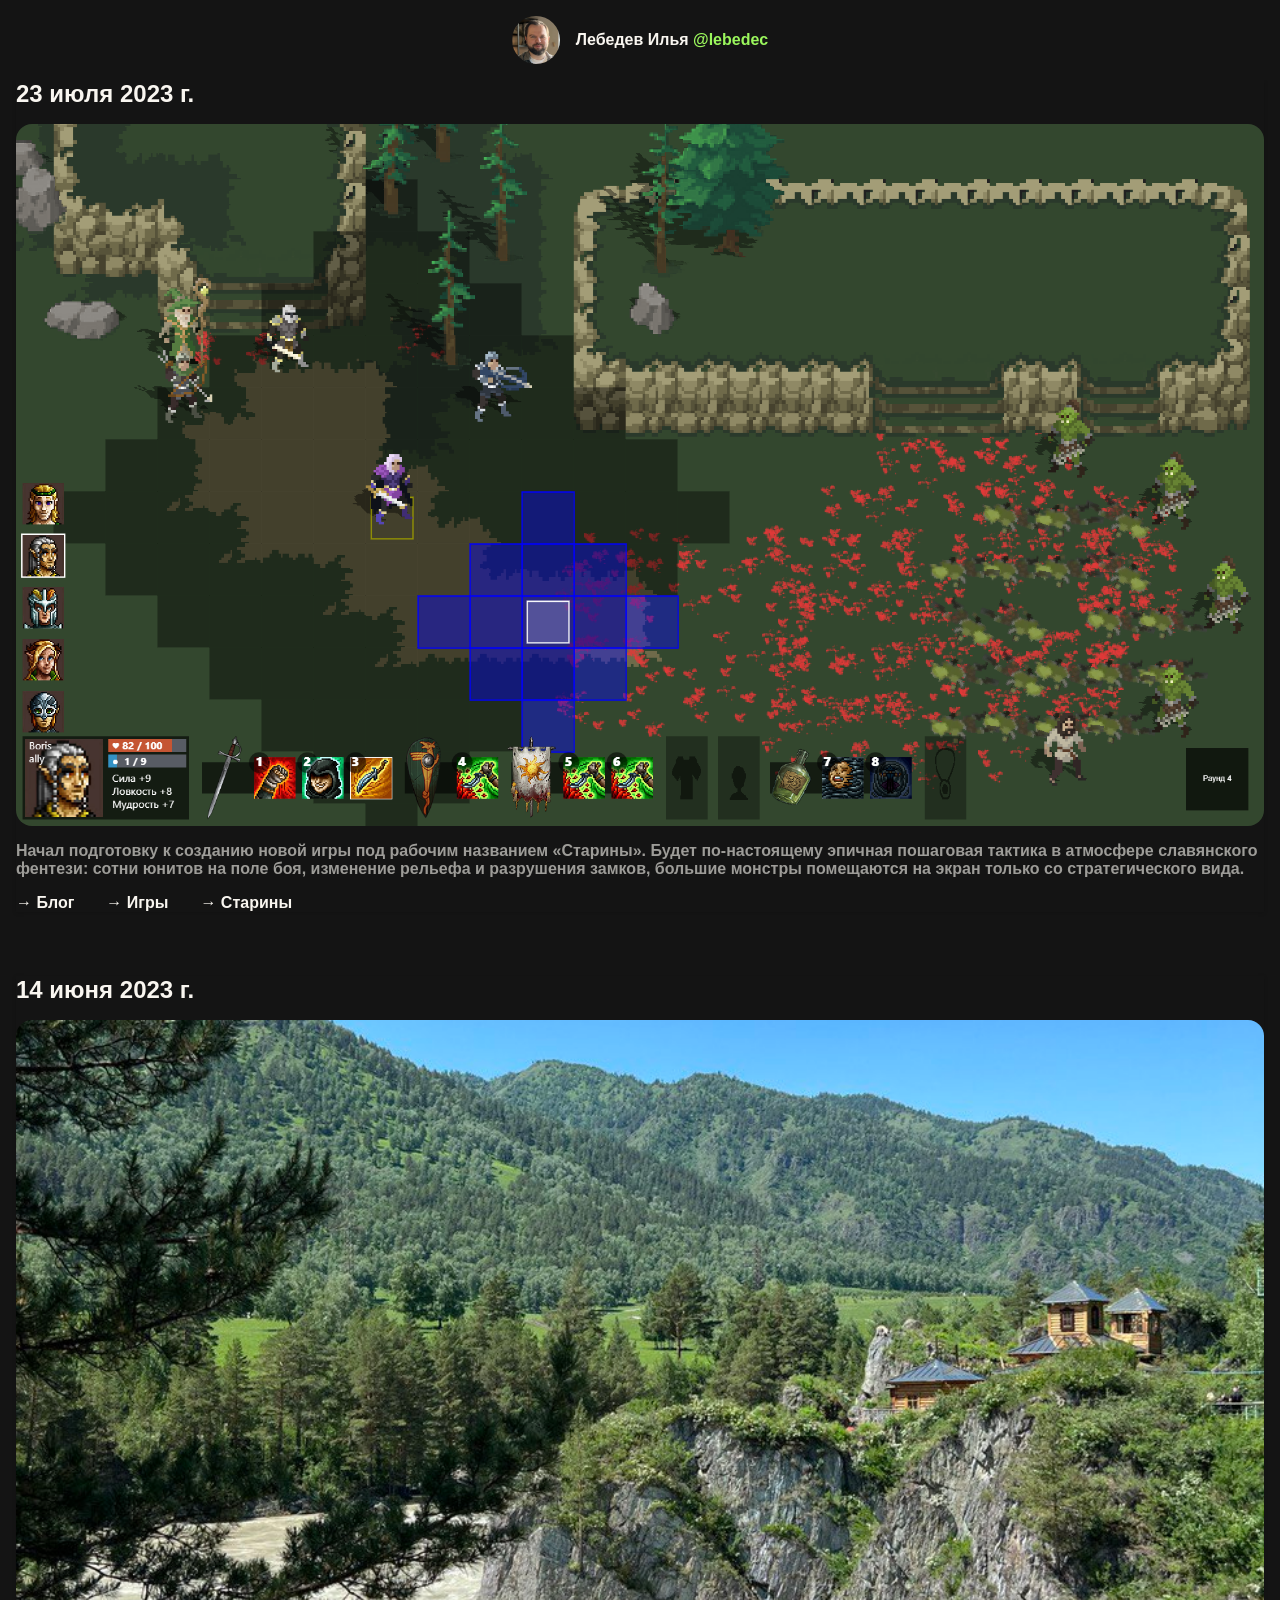
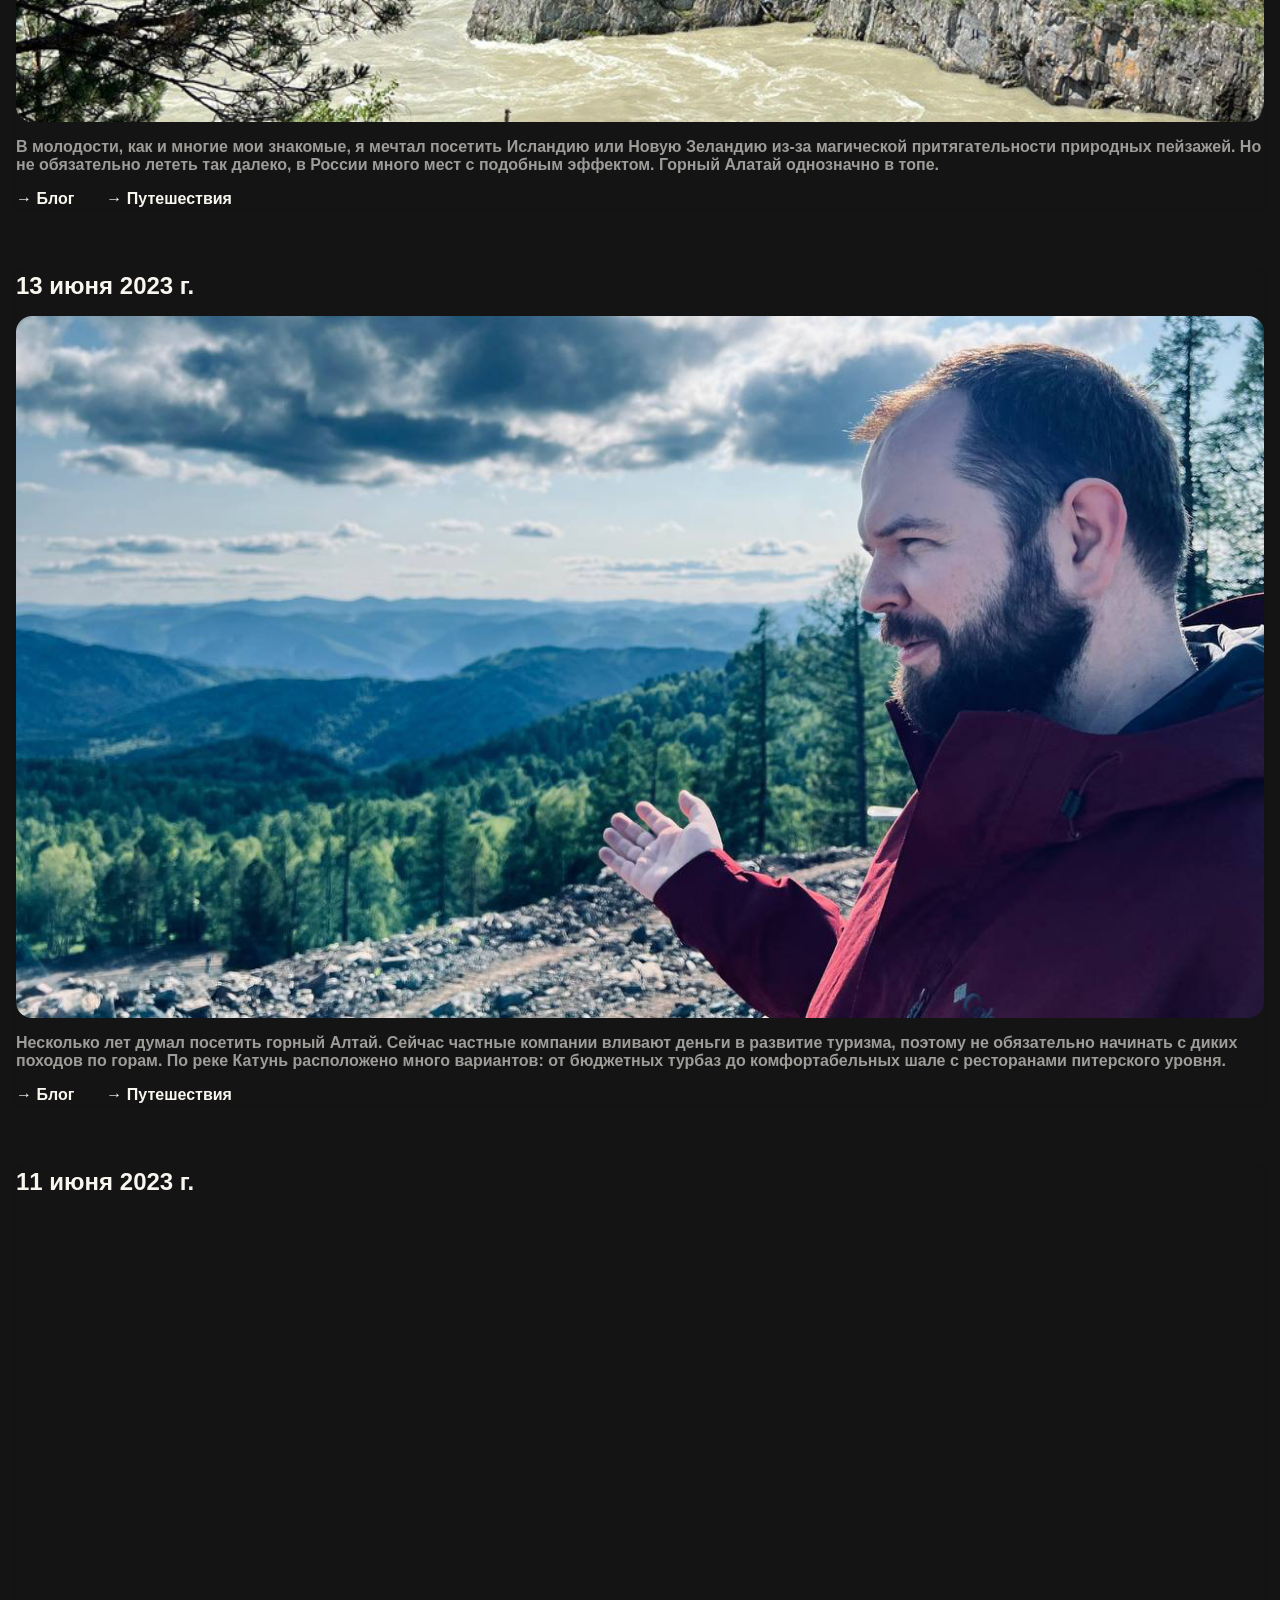
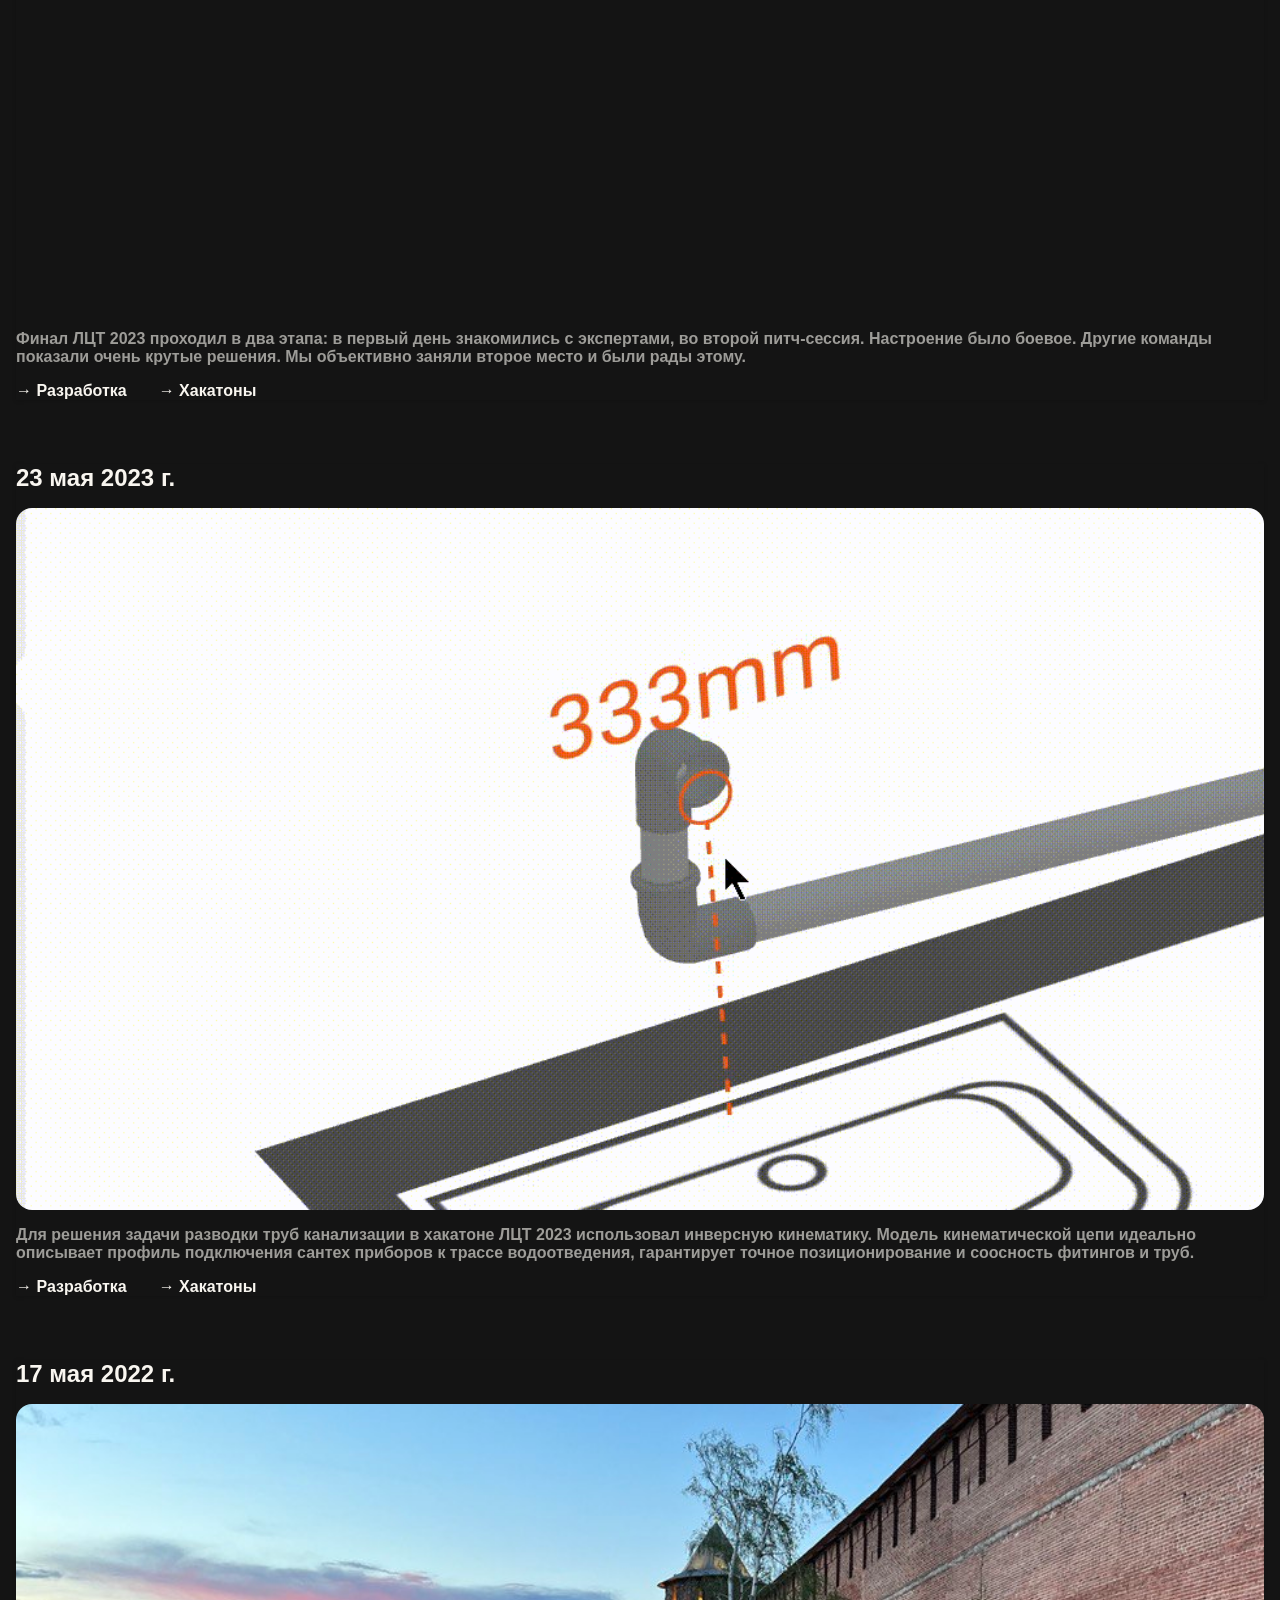
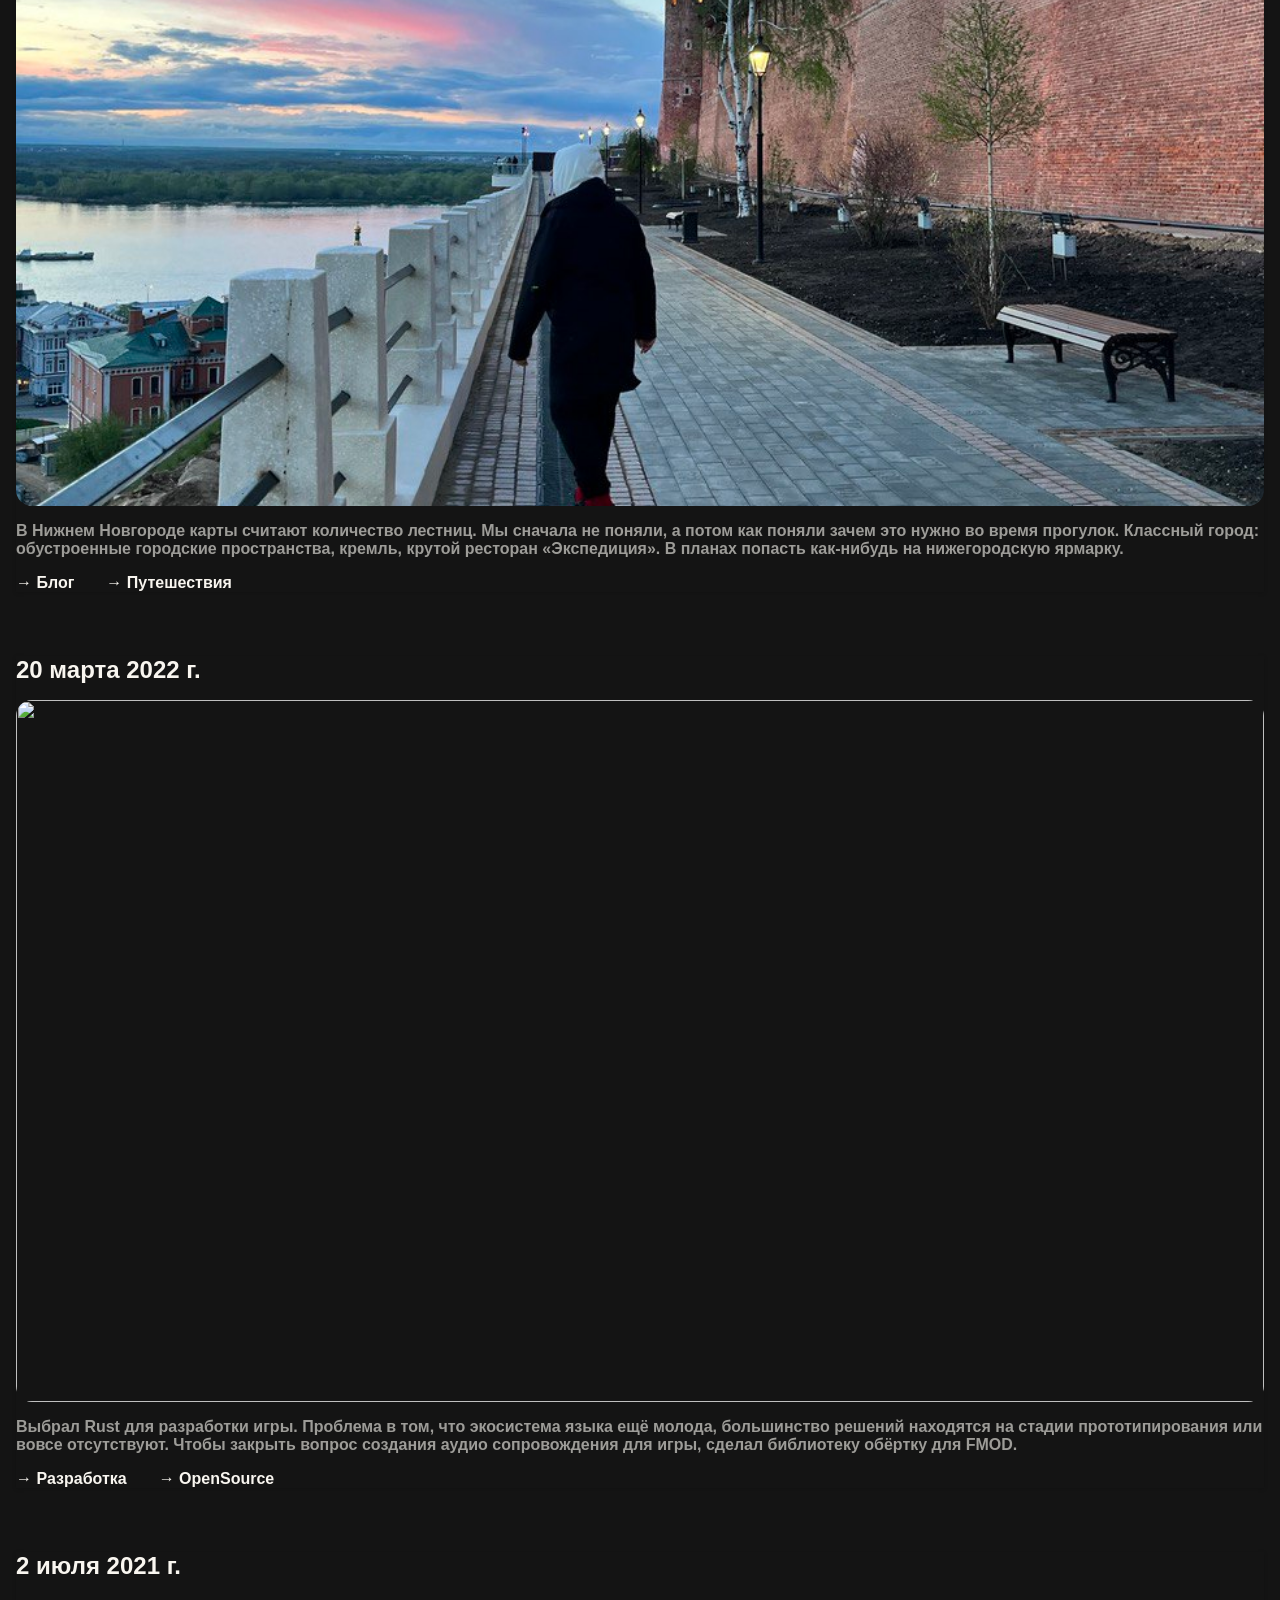
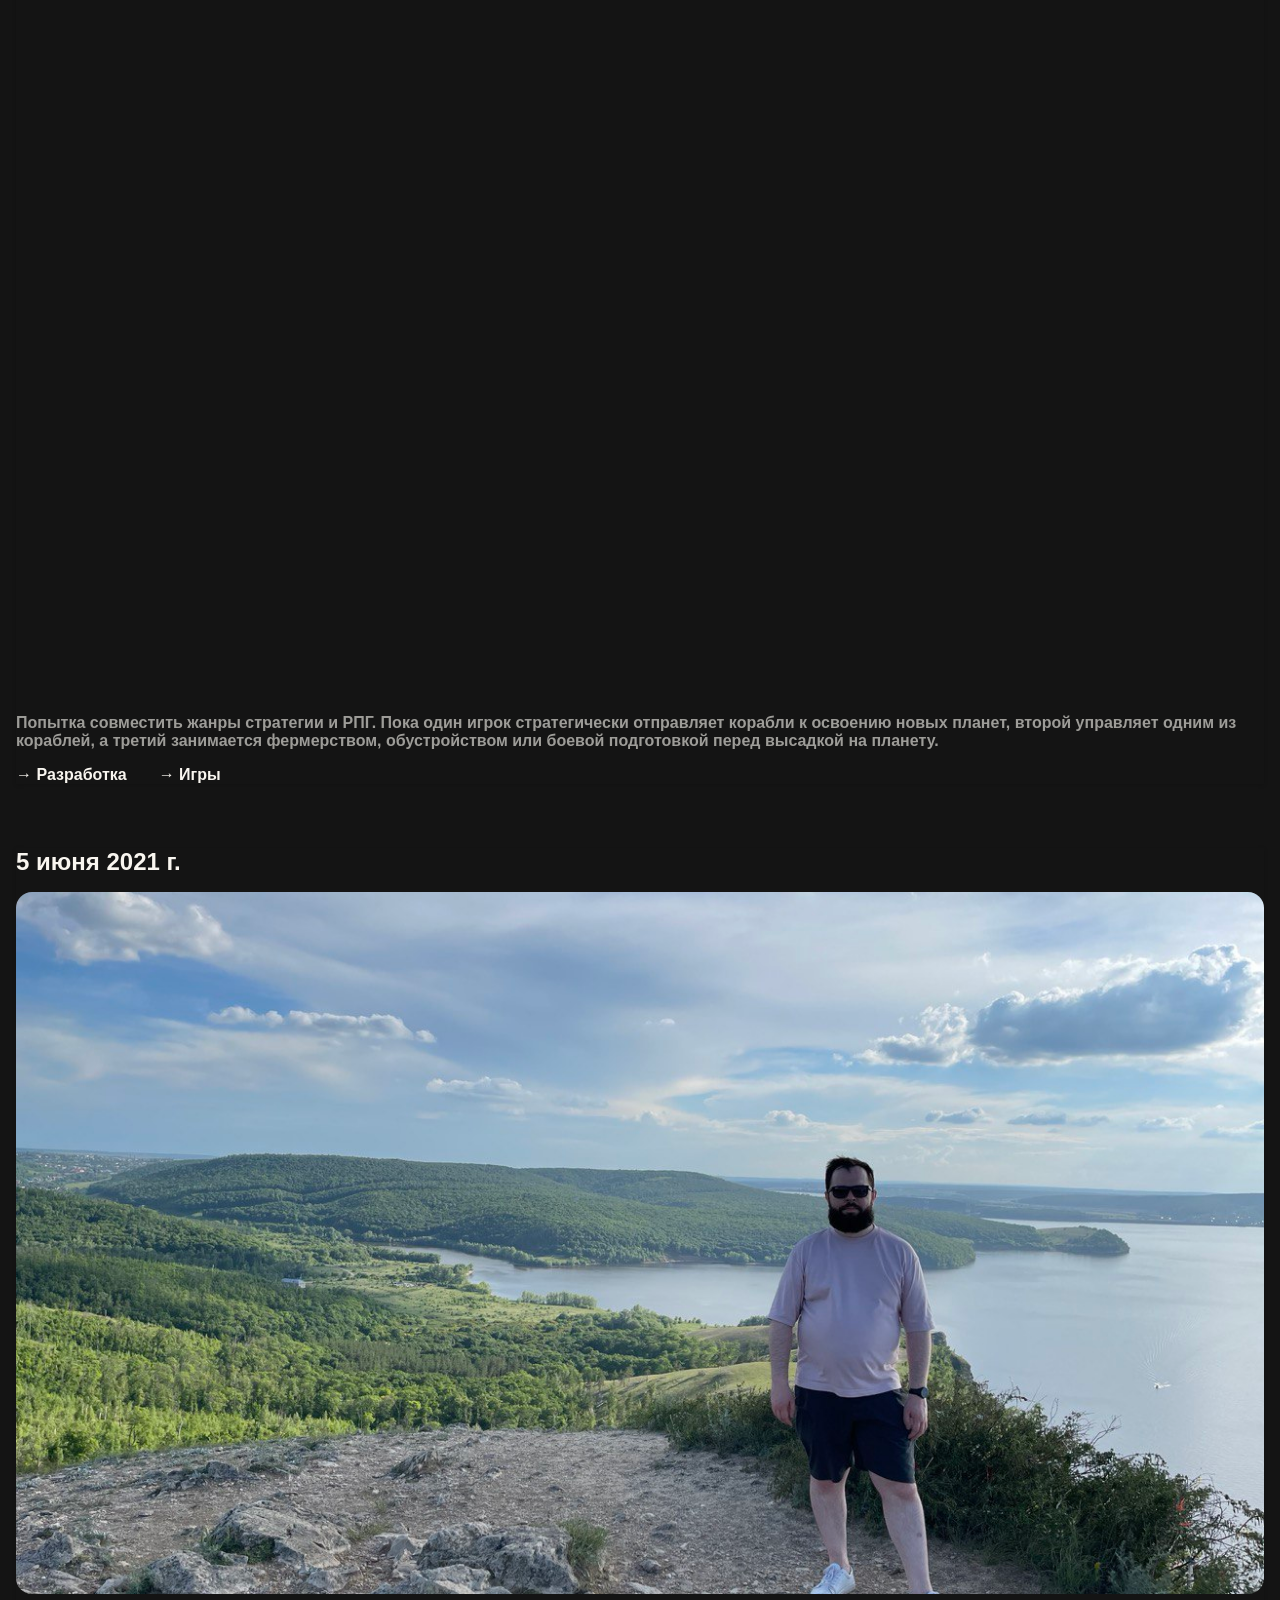
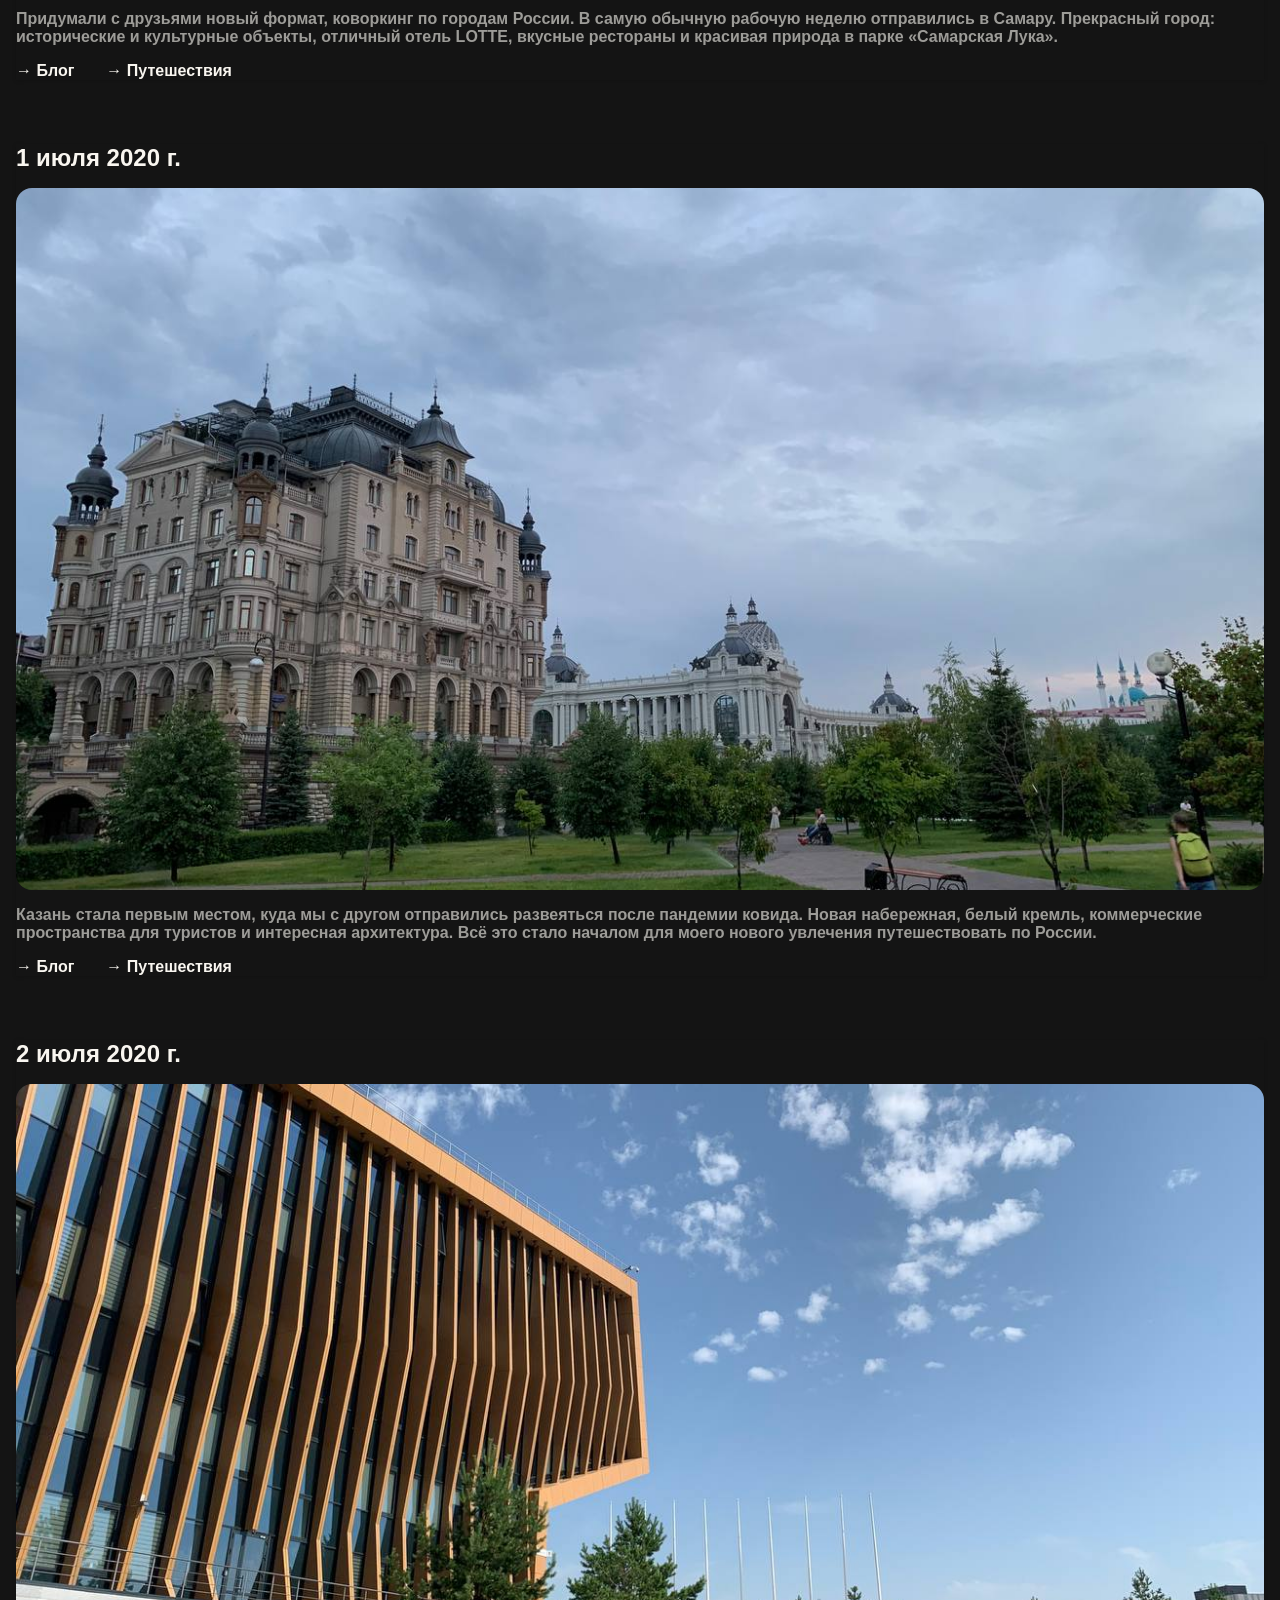
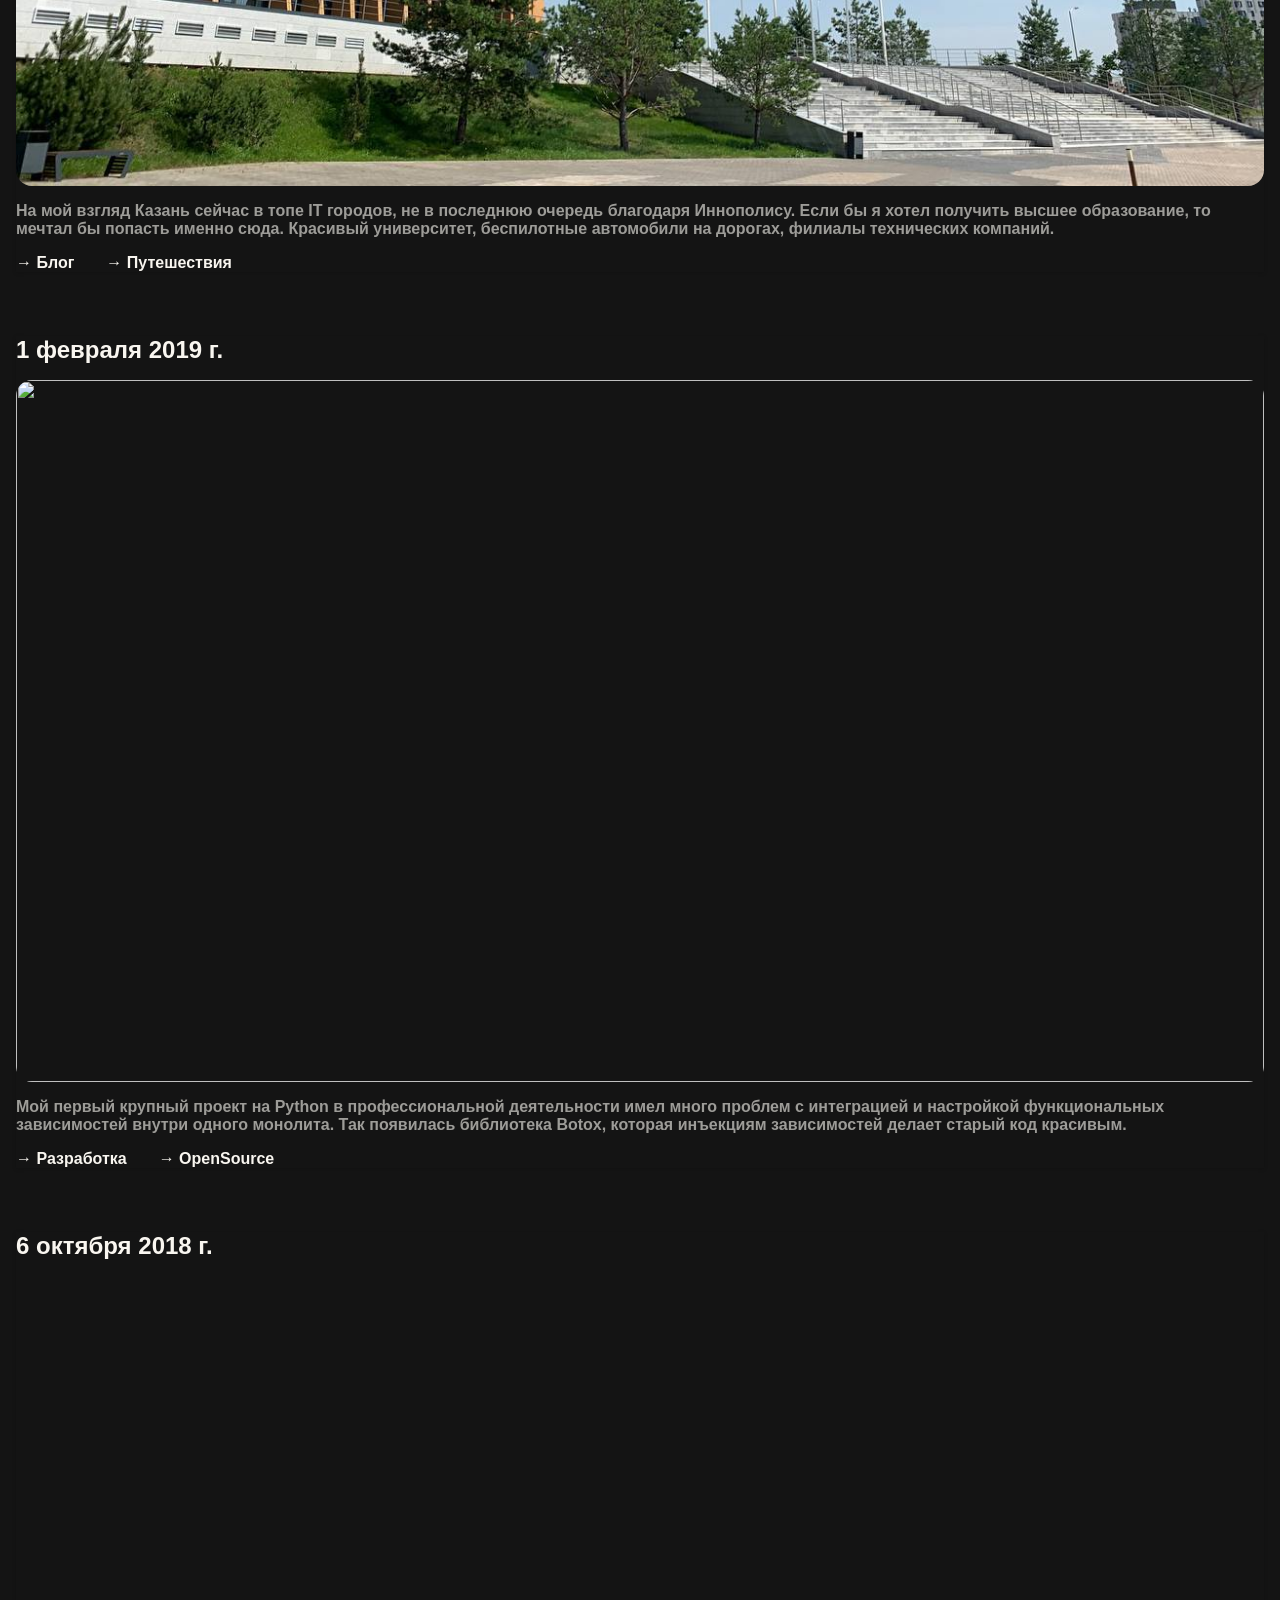
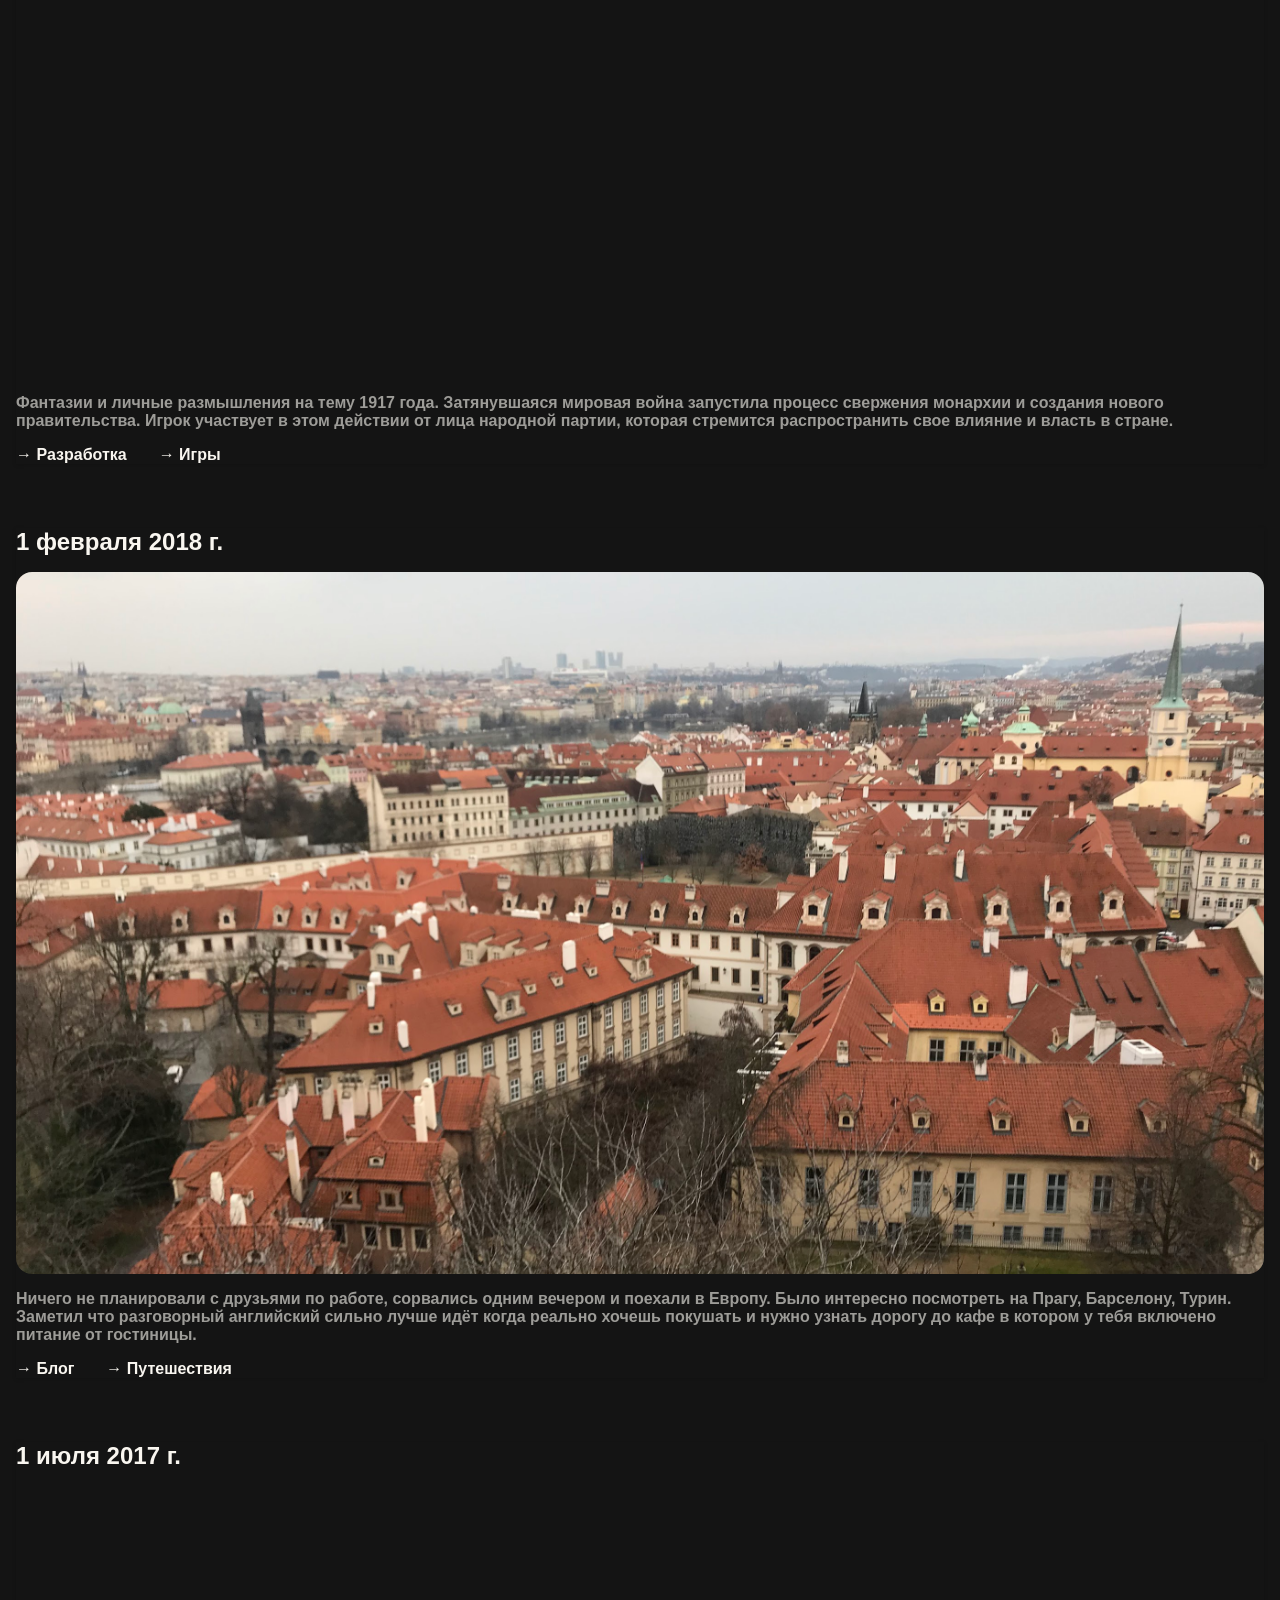
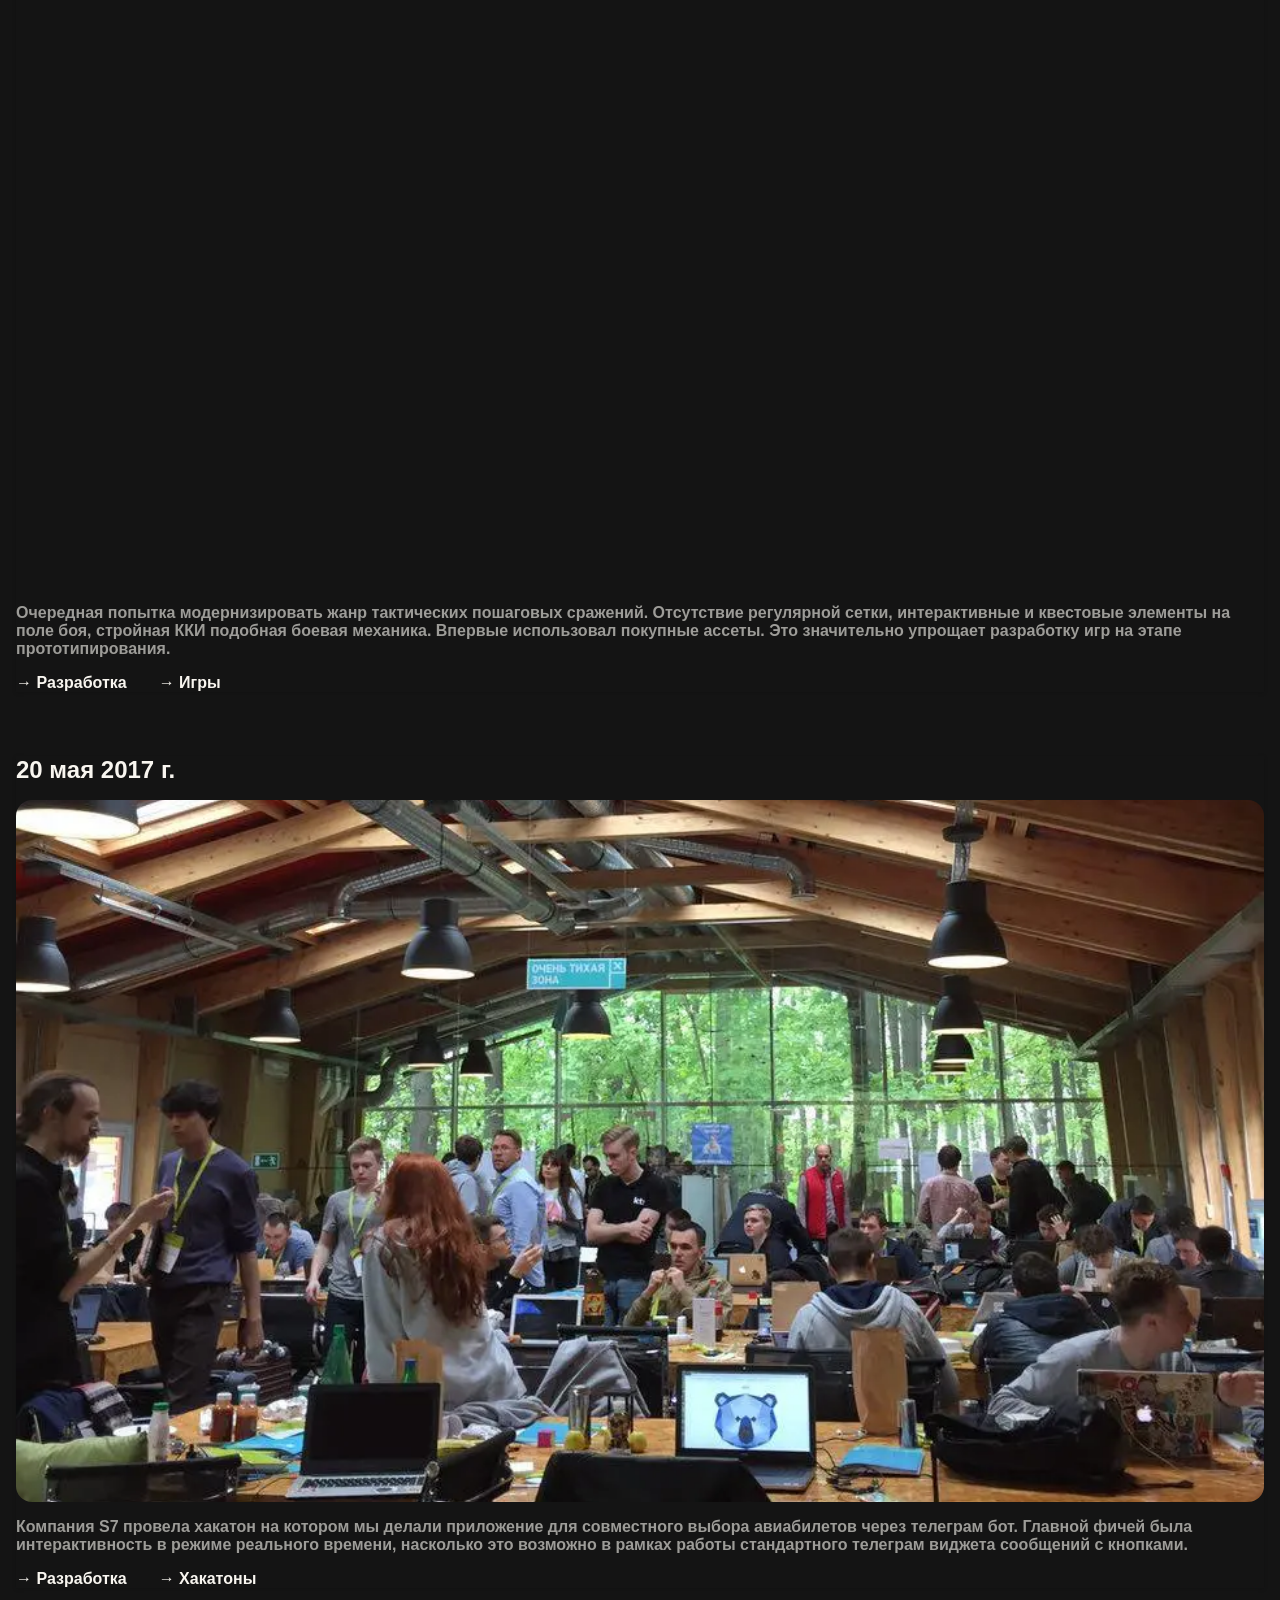
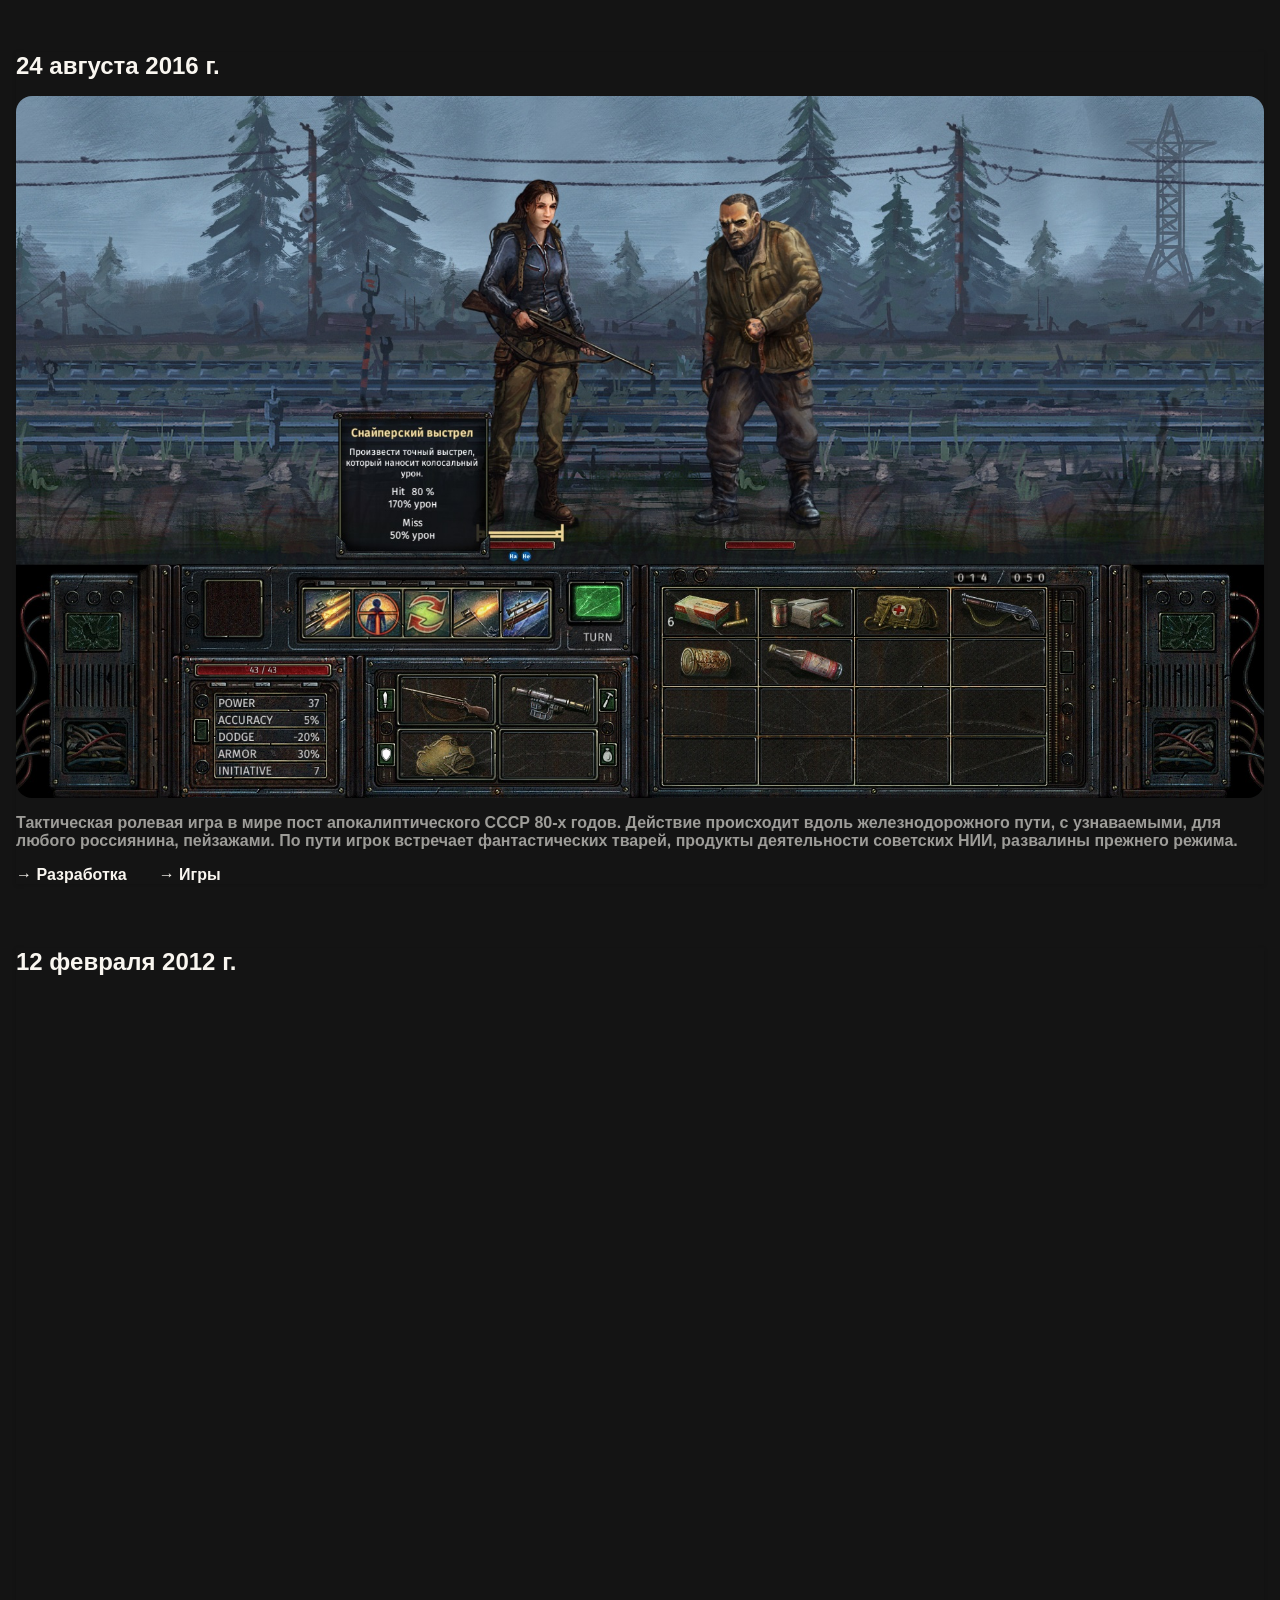
==== index.html @ 855ab9f2 "fix map events, meta tags" ====
<html lang="en">
<head>
    <meta charset="UTF-8">
    <meta name="viewport" content="width=device-width, initial-scale=1">
    <title>Лебедев Илья</title>
    <meta property="og:image" content="./static/html/ava.png" />
    <meta property="og:image:width" content="640" />
	<meta property="og:image:height" content="640" />
    <meta property="og:title" content="Лебедев Илья" />
    <meta property="og:description" content="Профессиональный программист, технический лидер и энтузиаст в разработке интересных IT проектов." />
    <script src="https://maps.api.2gis.ru/2.0/loader.js?pkg=full"></script>
    <script type="application/javascript" src="app/data.js"></script>
    <script type="application/javascript" src="app/main.js"></script>
    <script src="https://player.vimeo.com/api/player.js"></script>
    <link href="app/styles.css" rel="stylesheet"/>
</head>
<body>
<header class="profile">
    <img alt="Фотография Лебедева Ильи" src="static/html/ava.png"/>
    <div class="bio">
        <span>Лебедев Илья</span>
        <a href="https://t.me/lebedec">@lebedec</a>
    </div>
</header>
<div id="container" class="container"></div>
</body>
</html>
---- app/styles.css ----
body {
    font-family: -apple-system, BlinkMacSystemFont, Arial, sans-serif;
    background-color: #141414;
    min-height: 100vh;
    min-width: 320px;
    width: 100%;
    margin: 0;
}

.profile {
    display: flex;
    flex-direction: row;
    justify-content: center;
    position: sticky;
    top: 0;
    z-index: 1;
    background: red;
    padding: 1rem;
    align-items: center;
    background-color: #141414;
}

.bio {
    text-align: center;
}

.profile > img {
    width: 3rem;
    height: 3rem;
    border-radius: 50%;
    margin-right: 16px;
}

.bio > span {
    margin: 0;
    color: #F9F6F0;
    font-size: 1rem;
    font-weight: 800;
}

.bio > h2 {
    margin: 0;
    color: #F9F6F0;
    font-size: 24px;
    font-weight: 600;
    word-wrap: break-word
}

.bio > a, .bio > a:visited, .bio > a:active, .bio > a:hover {
    color: #9BF75D;
    text-decoration: none;
    font-size: 1rem;
    font-weight: 600;
    word-wrap: break-word
}

.modes {
    padding: 8px;
}

.mode {
    cursor: pointer;
    padding: 8px;
    text-decoration: none;
}

.mode.active {
    background-color: #fff;
    box-shadow: 0 1px 2px 0 rgba(0, 0, 0, .03), 0 1px 6px -1px rgba(0, 0, 0, .02), 0 2px 4px 0 rgba(0, 0, 0, .02);
    color: rgba(0, 0, 0, .88);
}

.container {
    display: flex;
    flex-direction: row;
    flex-wrap: wrap;
}

.card {
    position: relative;
    max-width: 100%;
    min-height: 360px;
    box-shadow: rgba(0, 0, 0, 0.16) 0px 1px 4px;

    margin-left: 1rem;
    margin-right: 1rem;
    margin-bottom: 4rem;
}

.paragraph {
    margin-top: 1rem;
    margin-bottom: 1rem;
    color: rgba(249, 246, 240, 0.60);
    font-size: 16px;
    font-weight: 600;
    word-wrap: break-word
}

.picture {
    position: absolute;
    top: 0;
    left: 0;
    width: 100%;
    height: 100%;
    border: none;
    object-fit: cover;
    object-position: center;
    border-radius: 16px;
    overflow: hidden;
}

.gif {
    position: absolute;
    top: 0;
    left: 0;
    width: 100%;
    height: 100%;
    border: none;
    object-fit: cover;
    object-position: center;
    border-radius: 16px;
    overflow: hidden;
}

.aspect-16-9 {
    padding: 56.25% 0 0 0;
    position: relative;
}

.vimeo {
    position: absolute;
    top: 0;
    left: 0;
    width: 100%;
    height: 100%;
    border: none;
    border-radius: 16px;
    overflow: hidden;
}

.youtube {
    position: absolute;
    top: 0;
    left: 0;
    width: 100%;
    height: 100%;
    border: none;
    border-radius: 16px;
    overflow: hidden;
}

.header {
    display: flex;
    margin-bottom: 16px;
}

.date {
    color: #F9F6F0;
    font-size: 24px;
    font-weight: 800;
    flex-grow: 1;
    margin: 0;
}

.footer {
    display: flex;
}

.tags {
    font-size: .8125rem;
}

.tag {
    text-transform: capitalize;
    transition: color .2s ease-in-out;
    cursor: pointer;
    user-select: none;
    text-decoration: none;

    color: #F9F6F0;
    font-size: 16px;
    font-weight: 700;
    margin-right: 32px;
}


.tag:before {
    content: '→ ';
}

.tag:last-of-type:after {
    content: '';
}


.tag:visited, .tag:link {
    color: #F9F6F0;
}

.tag:hover {
    color: #9BF75D;
}


.tag.active {
    color: #9BF75D;
}

.map {
    width: 100%;
    padding: 56.25% 0 0 0;
    position: relative;
    margin-left: 1rem;
    margin-right: 1rem;
    margin-bottom: 4rem;
}

.gis {
    position: absolute;
    top: 0;
    left: 0;
    width: 100%;
    height: 100%;
    border-radius: 16px;
    overflow: hidden;
}

@media (min-width: calc(850px)) {
    .map {
        padding: 0;
        margin-top: 44px;
        height: 520px;
    }
}

@media (min-width: calc(736px + 736px + 80px)) {
    .map {
        width: calc(736px + 736px + 80px);
    }
}

@media (min-width: calc(736px + 736px + 80px)) {
    .map {
        margin: 0;
        margin-top: 44px;
    }

    .card {
        max-width: 736px;
        margin: 0;
    }

    .container {
        gap: 80px;
        justify-content: flex-start;
    }

    .card:last-of-type {
        margin-bottom: 80px;
    }
}
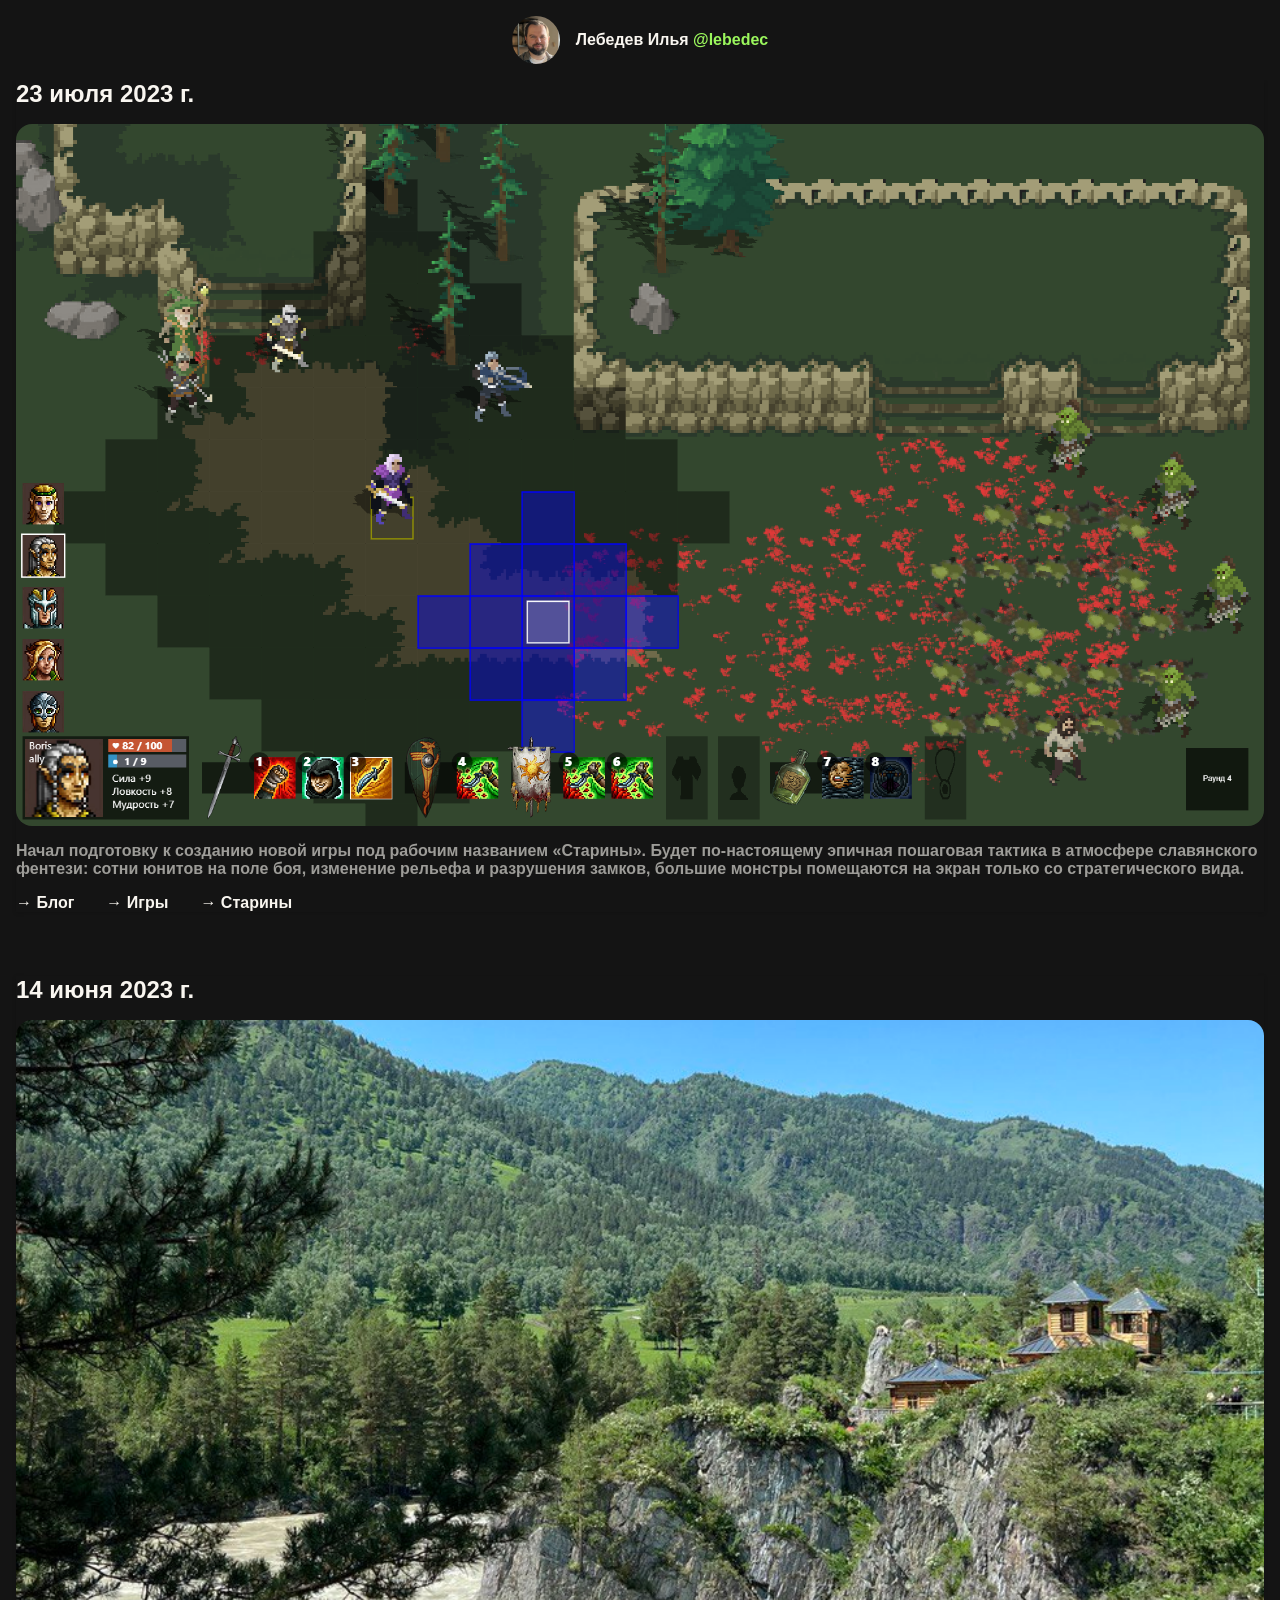
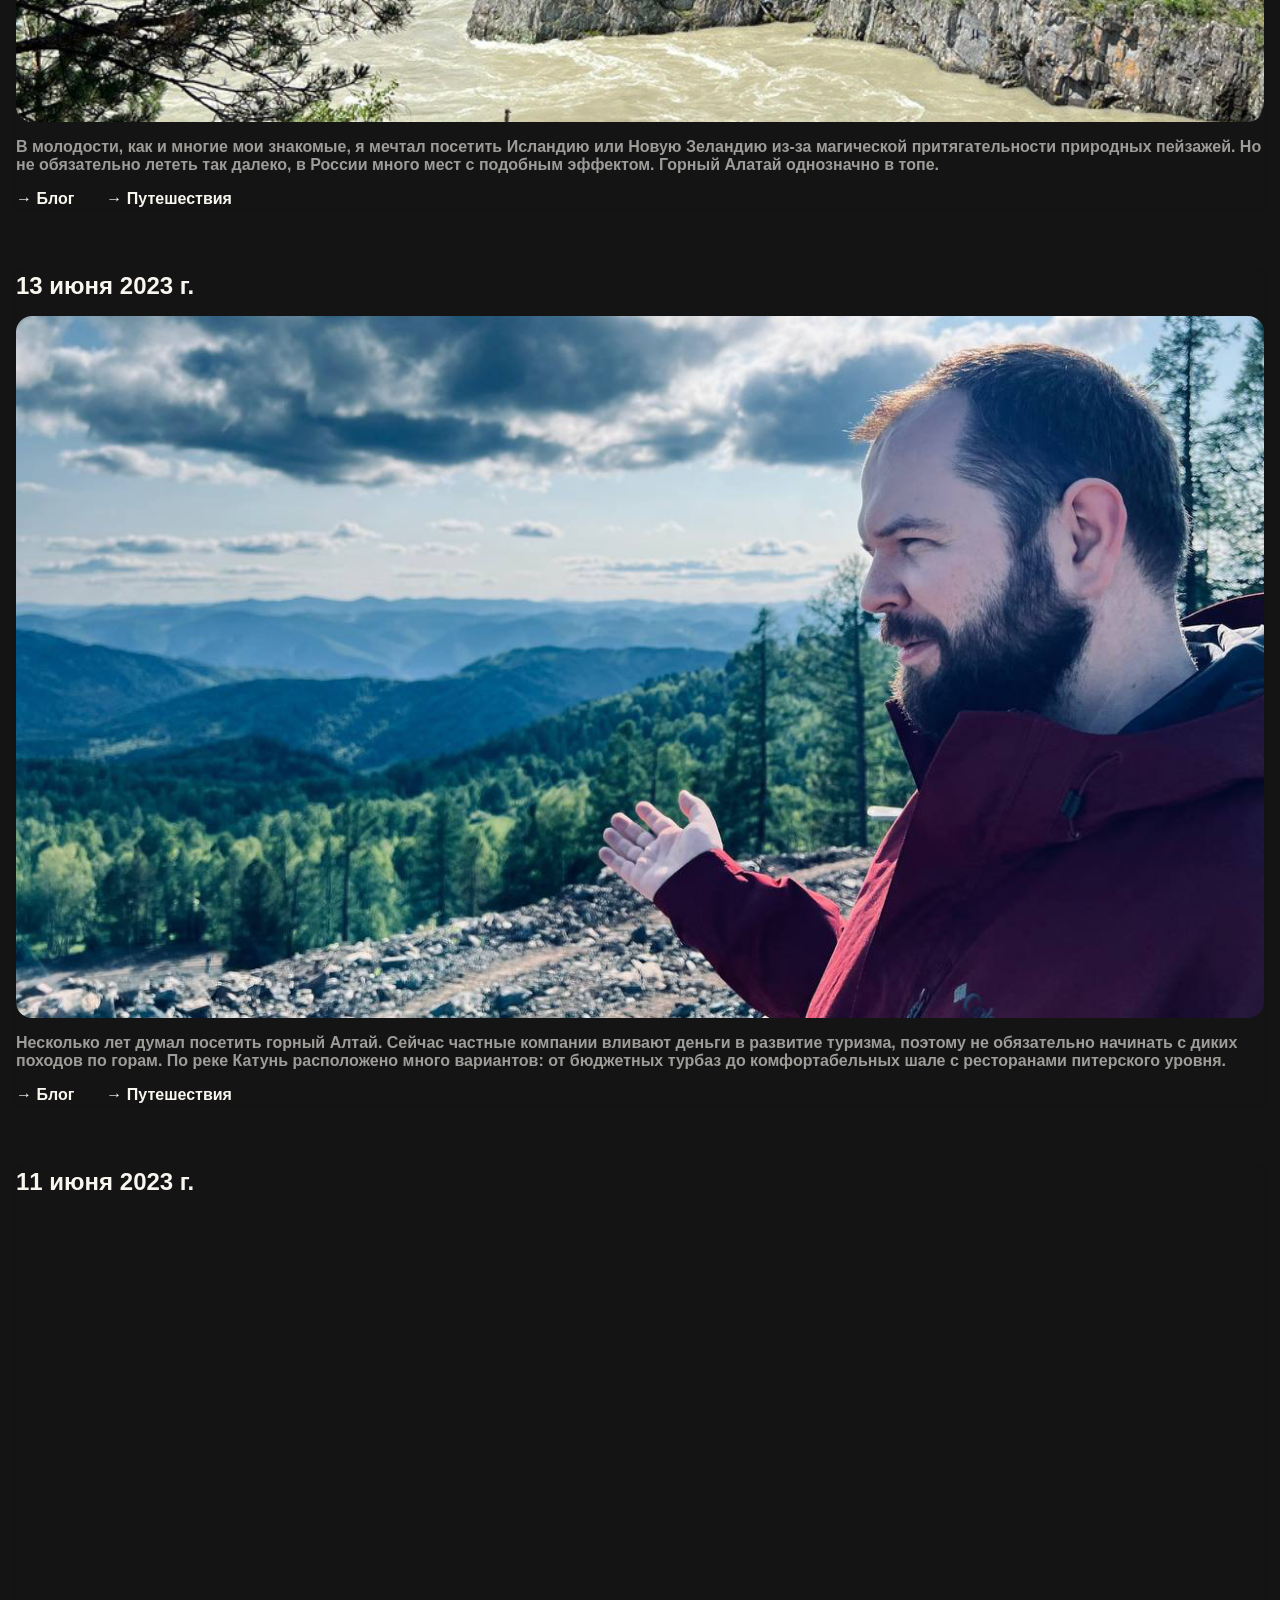
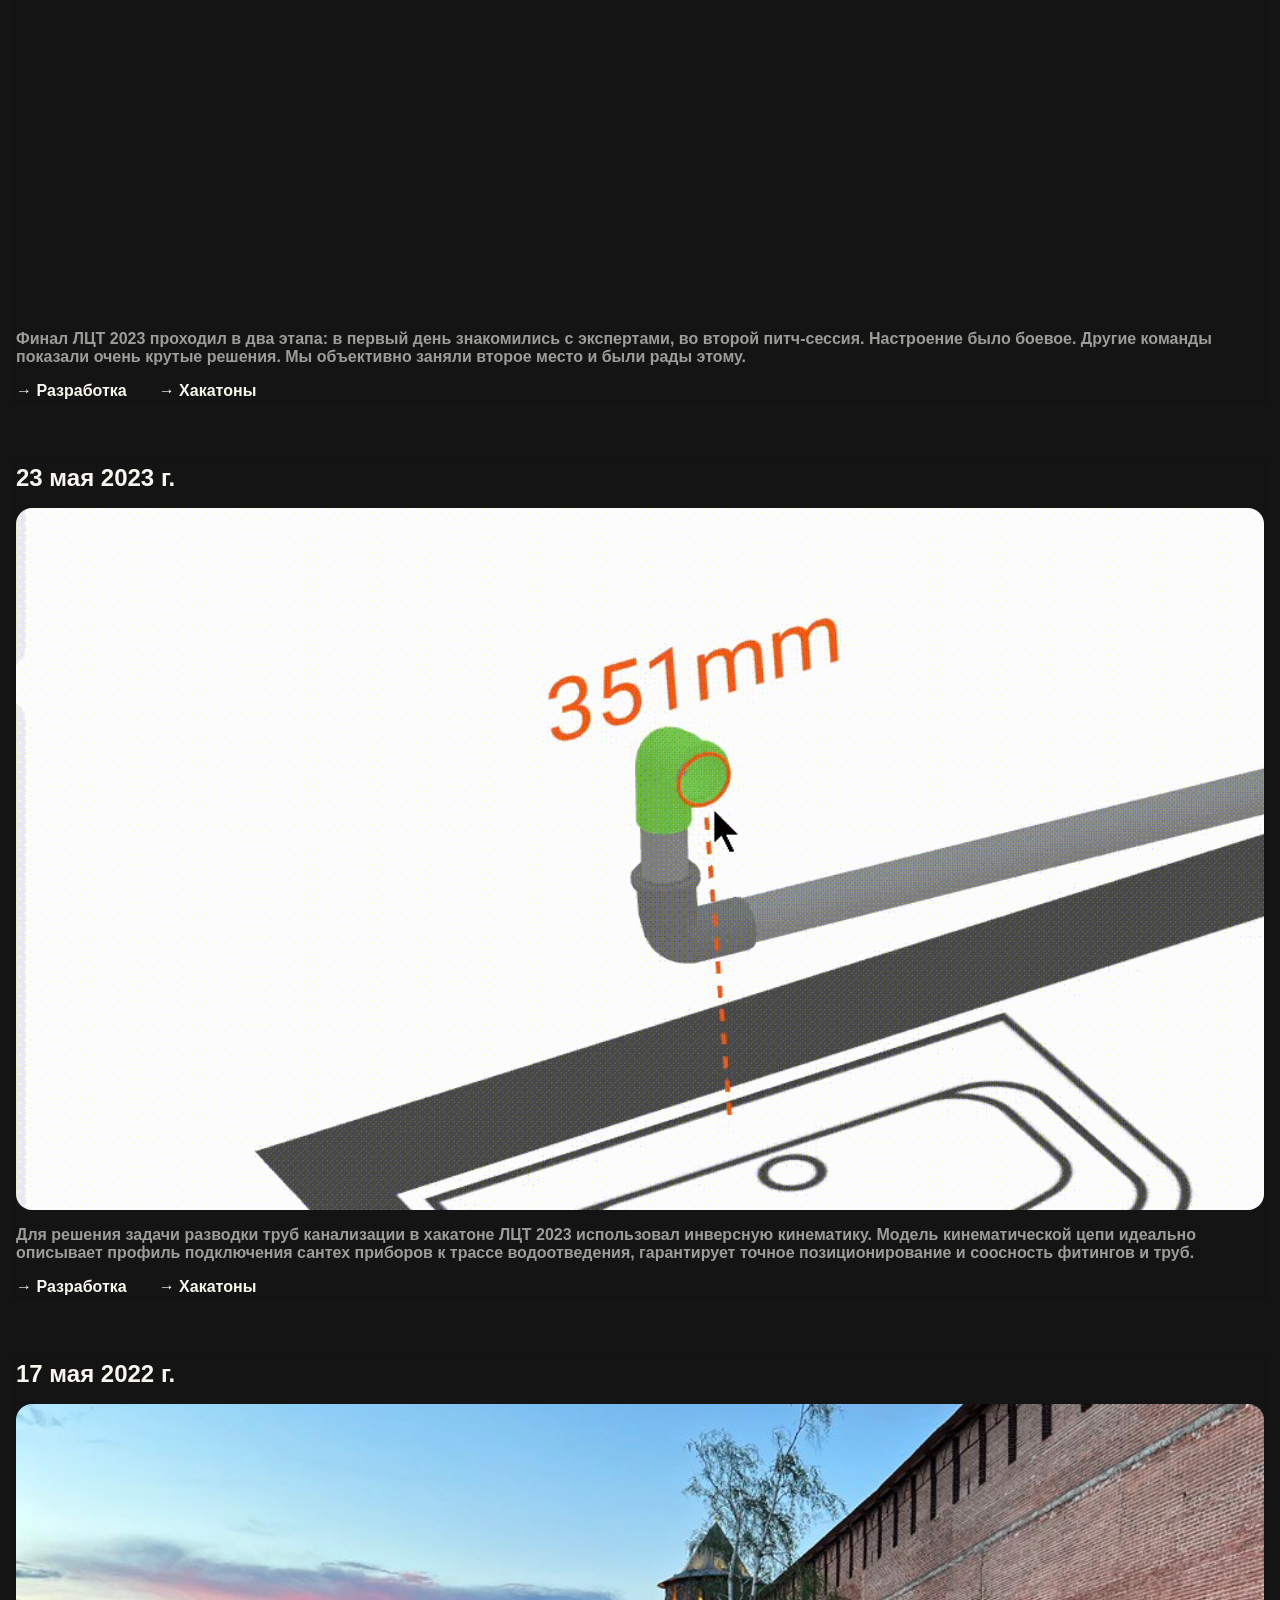
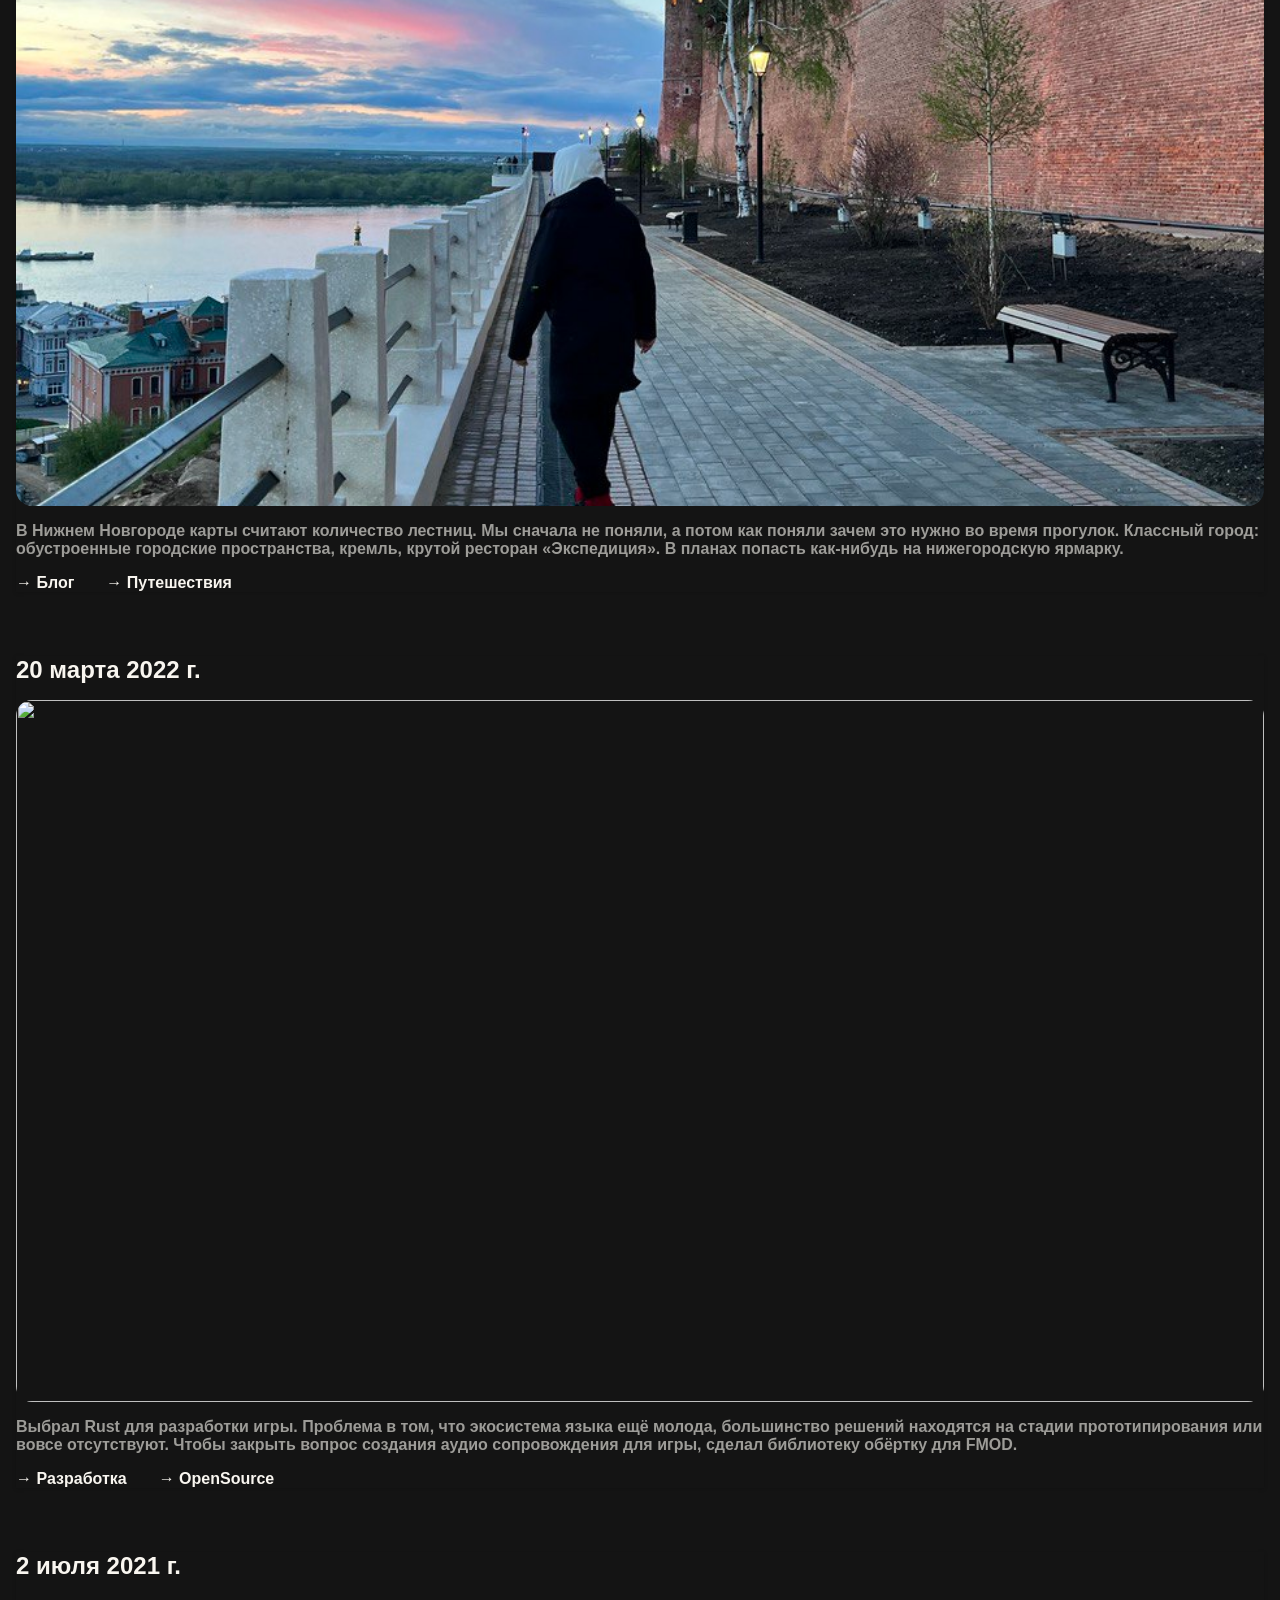
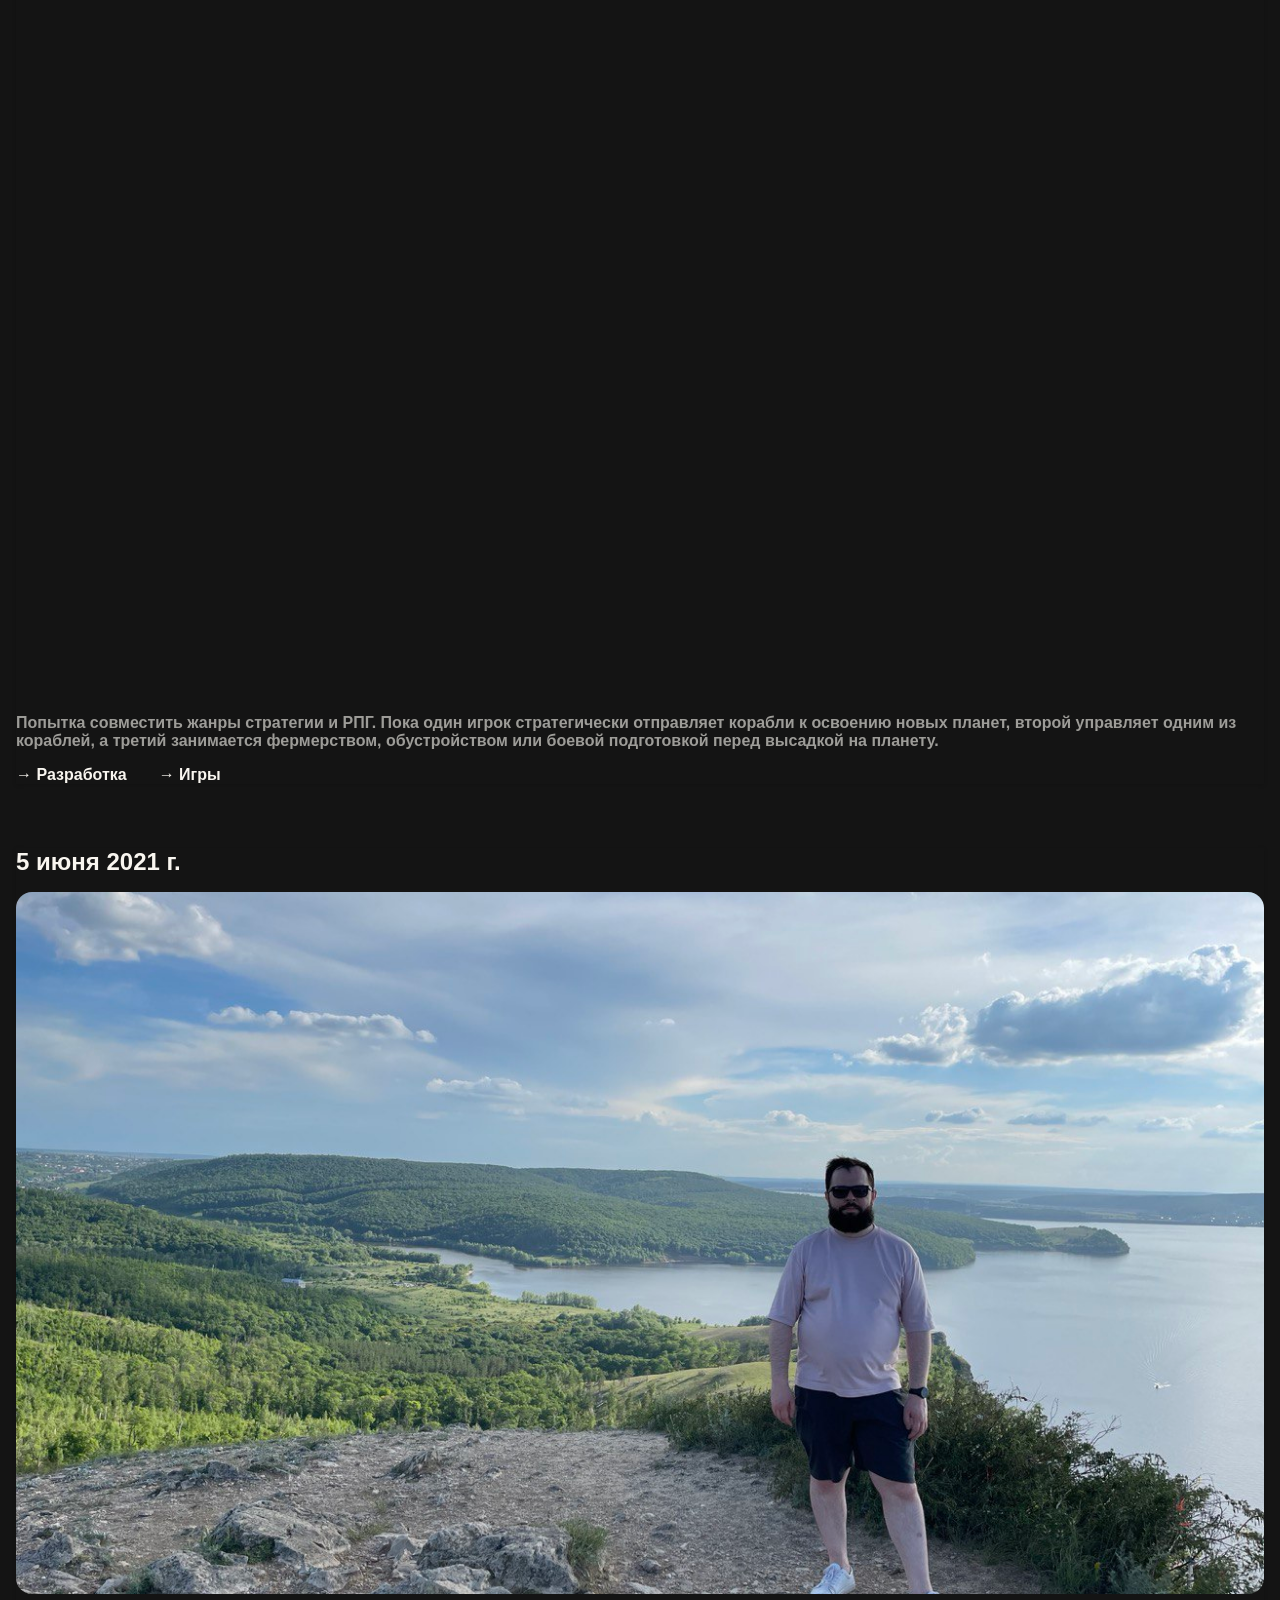
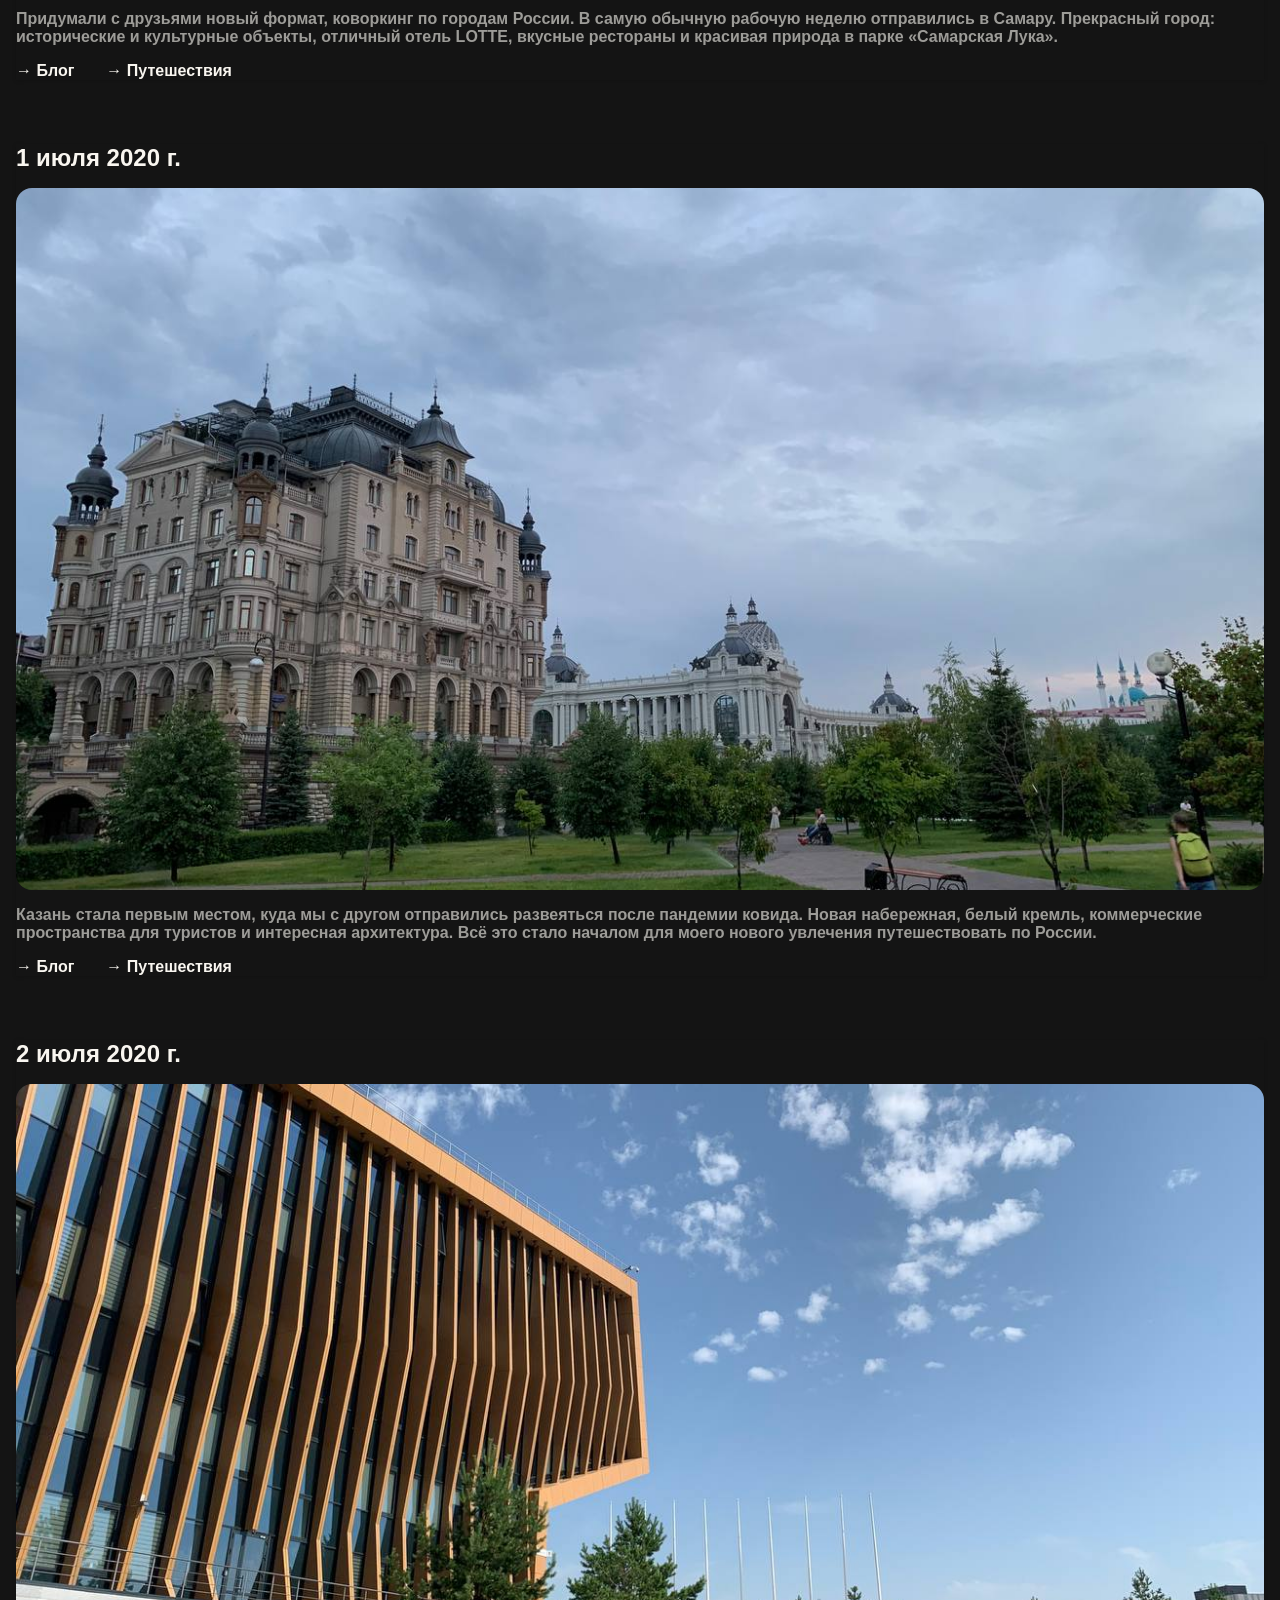
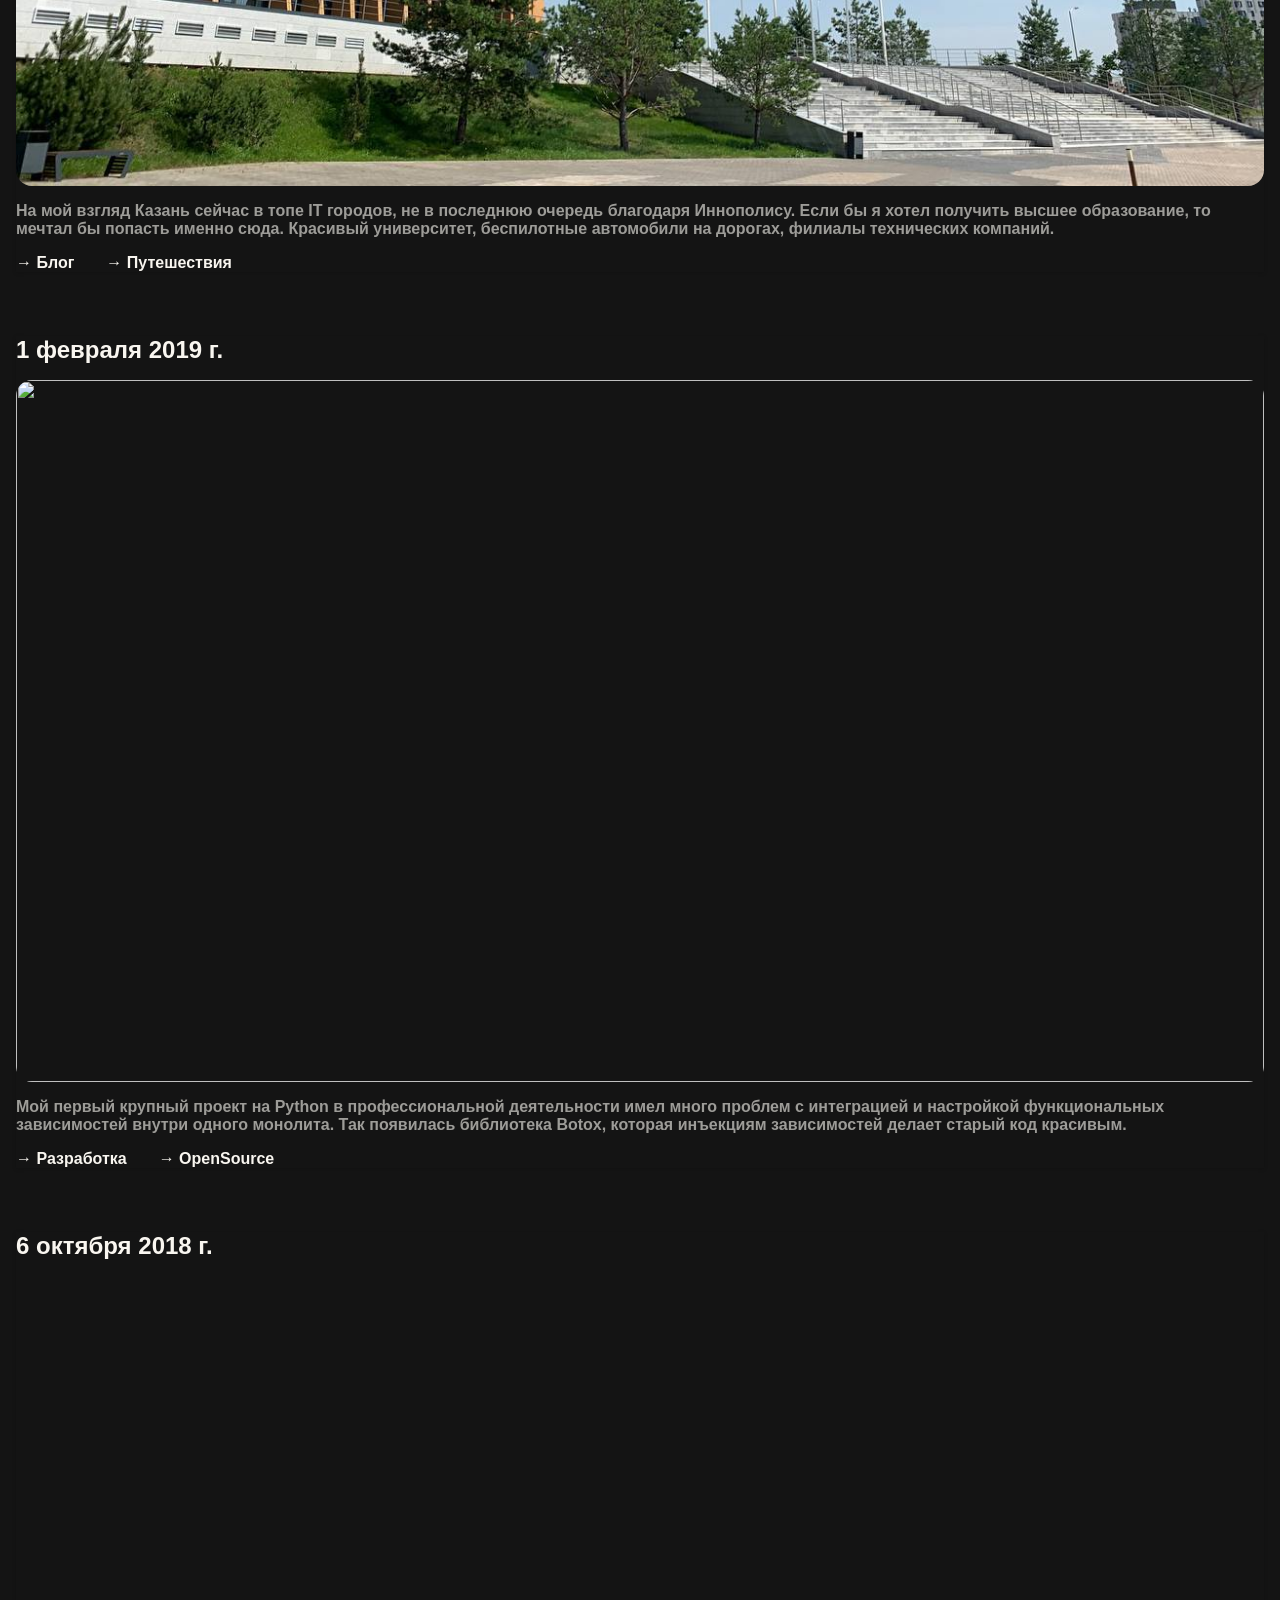
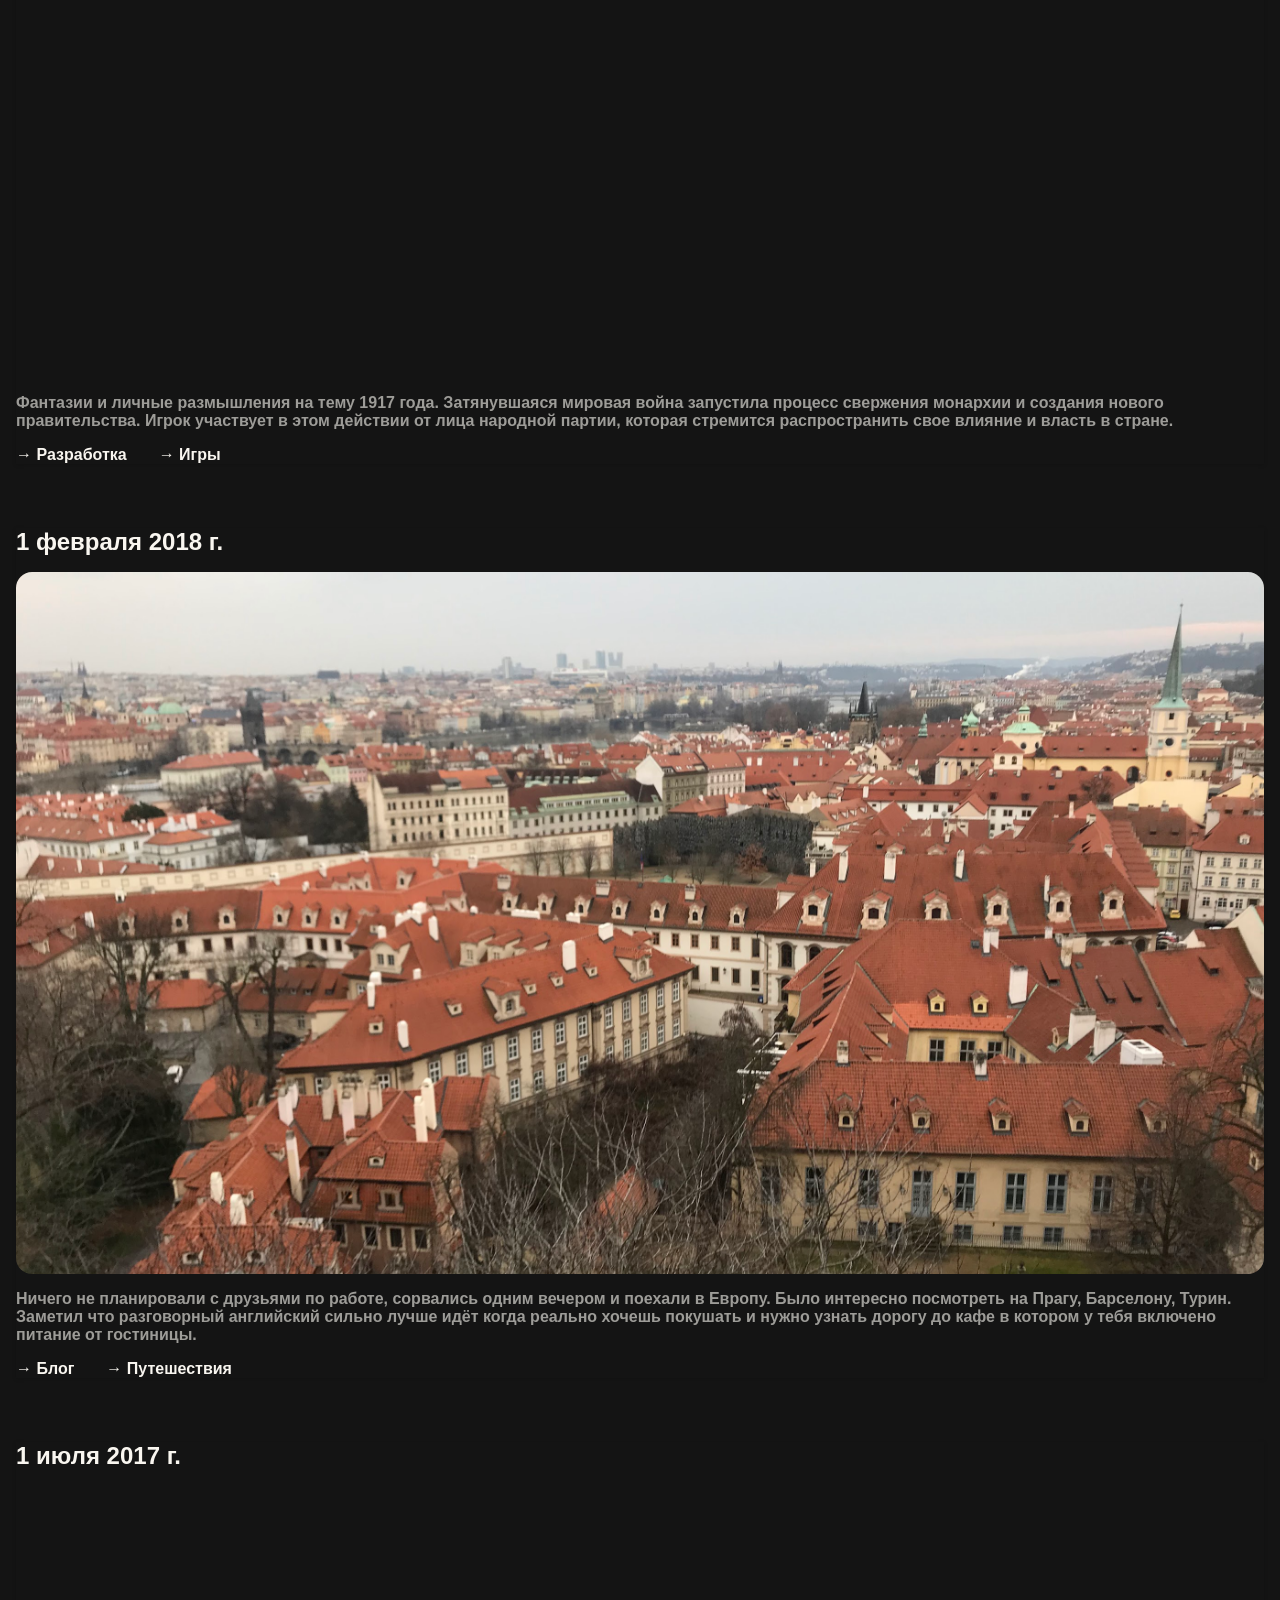
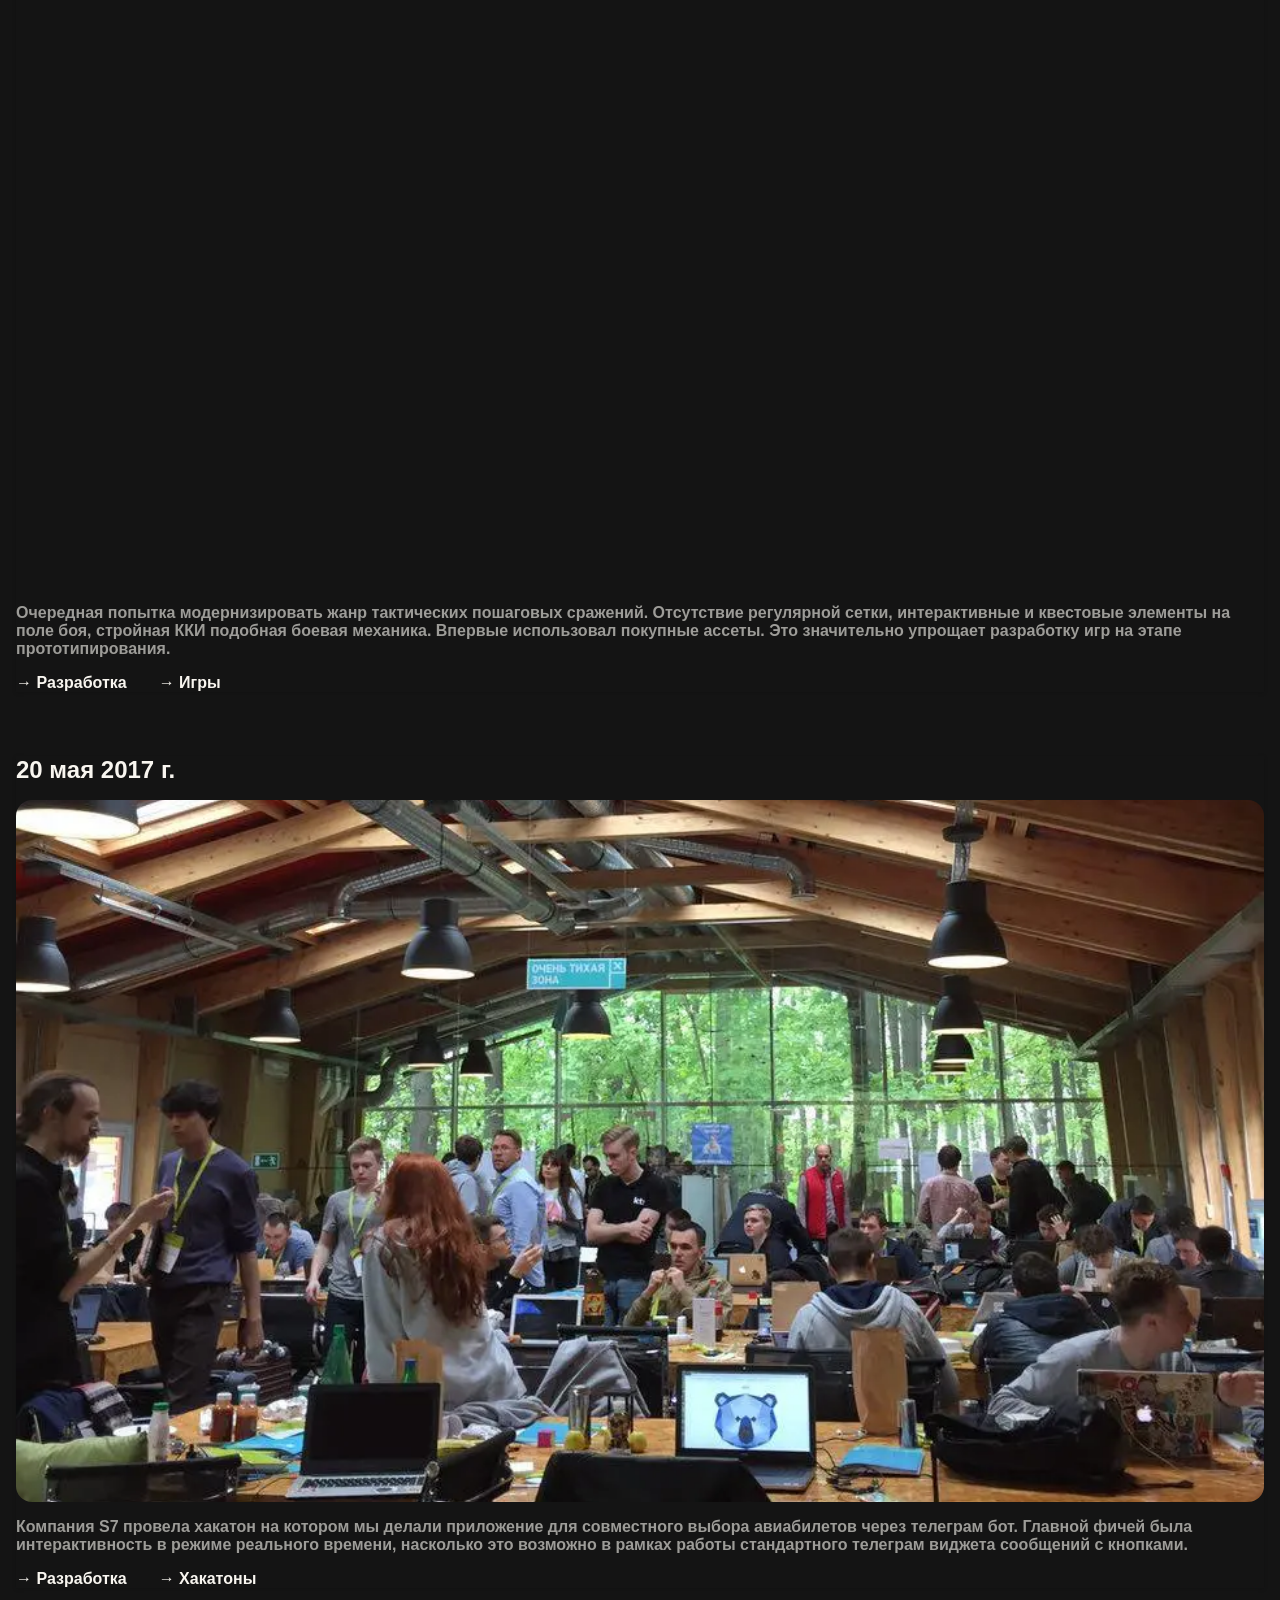
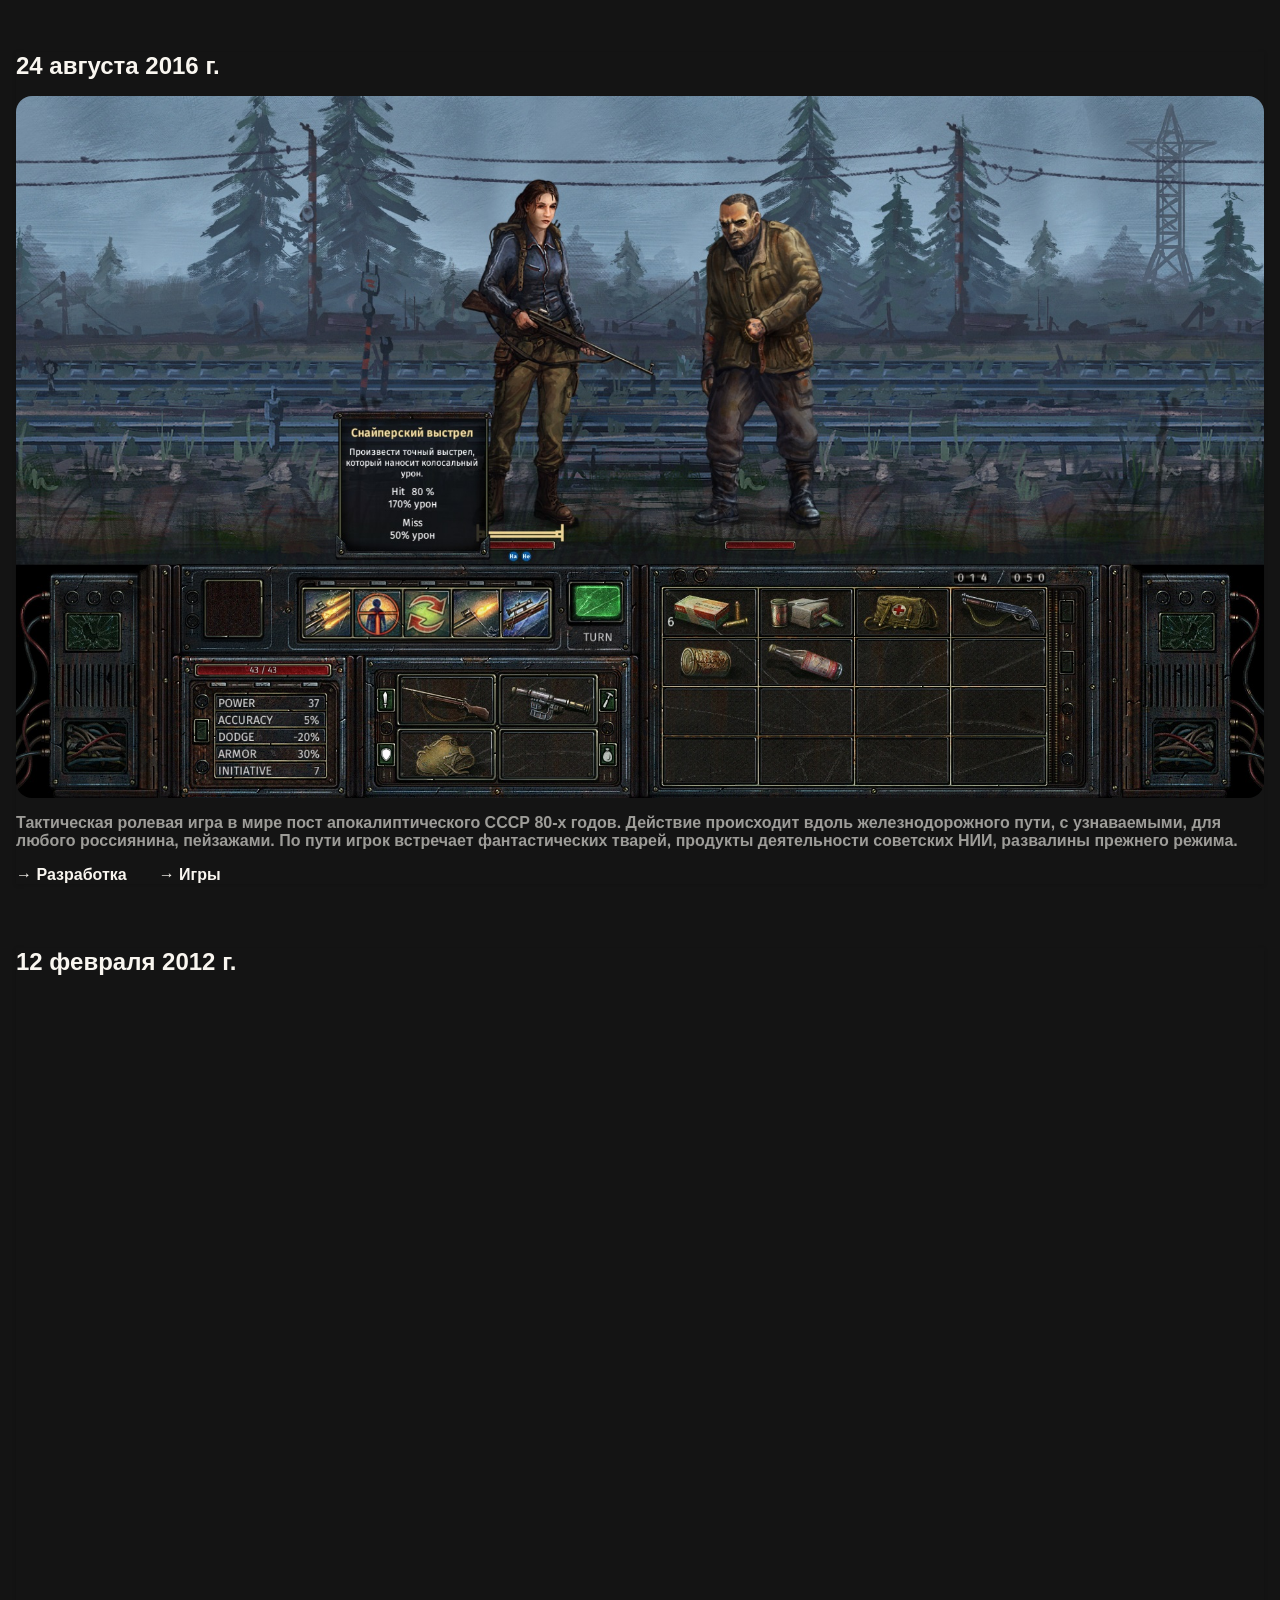
==== commit 2387dbbb: "try 2x preview" ====
--- a/index.html
+++ b/index.html
@@ -3,9 +3,9 @@
     <meta charset="UTF-8">
     <meta name="viewport" content="width=device-width, initial-scale=1">
     <title>Лебедев Илья</title>
-    <meta property="og:image" content="./static/html/ava.png" />
-    <meta property="og:image:width" content="640" />
-	<meta property="og:image:height" content="640" />
+    <meta property="og:image" content="./static/html/preview.png" />
+    <meta property="og:image:width" content="1720" />
+	<meta property="og:image:height" content="860" />
     <meta property="og:title" content="Лебедев Илья" />
     <meta property="og:description" content="Профессиональный программист, технический лидер и энтузиаст в разработке интересных IT проектов." />
     <script src="https://maps.api.2gis.ru/2.0/loader.js?pkg=full"></script>
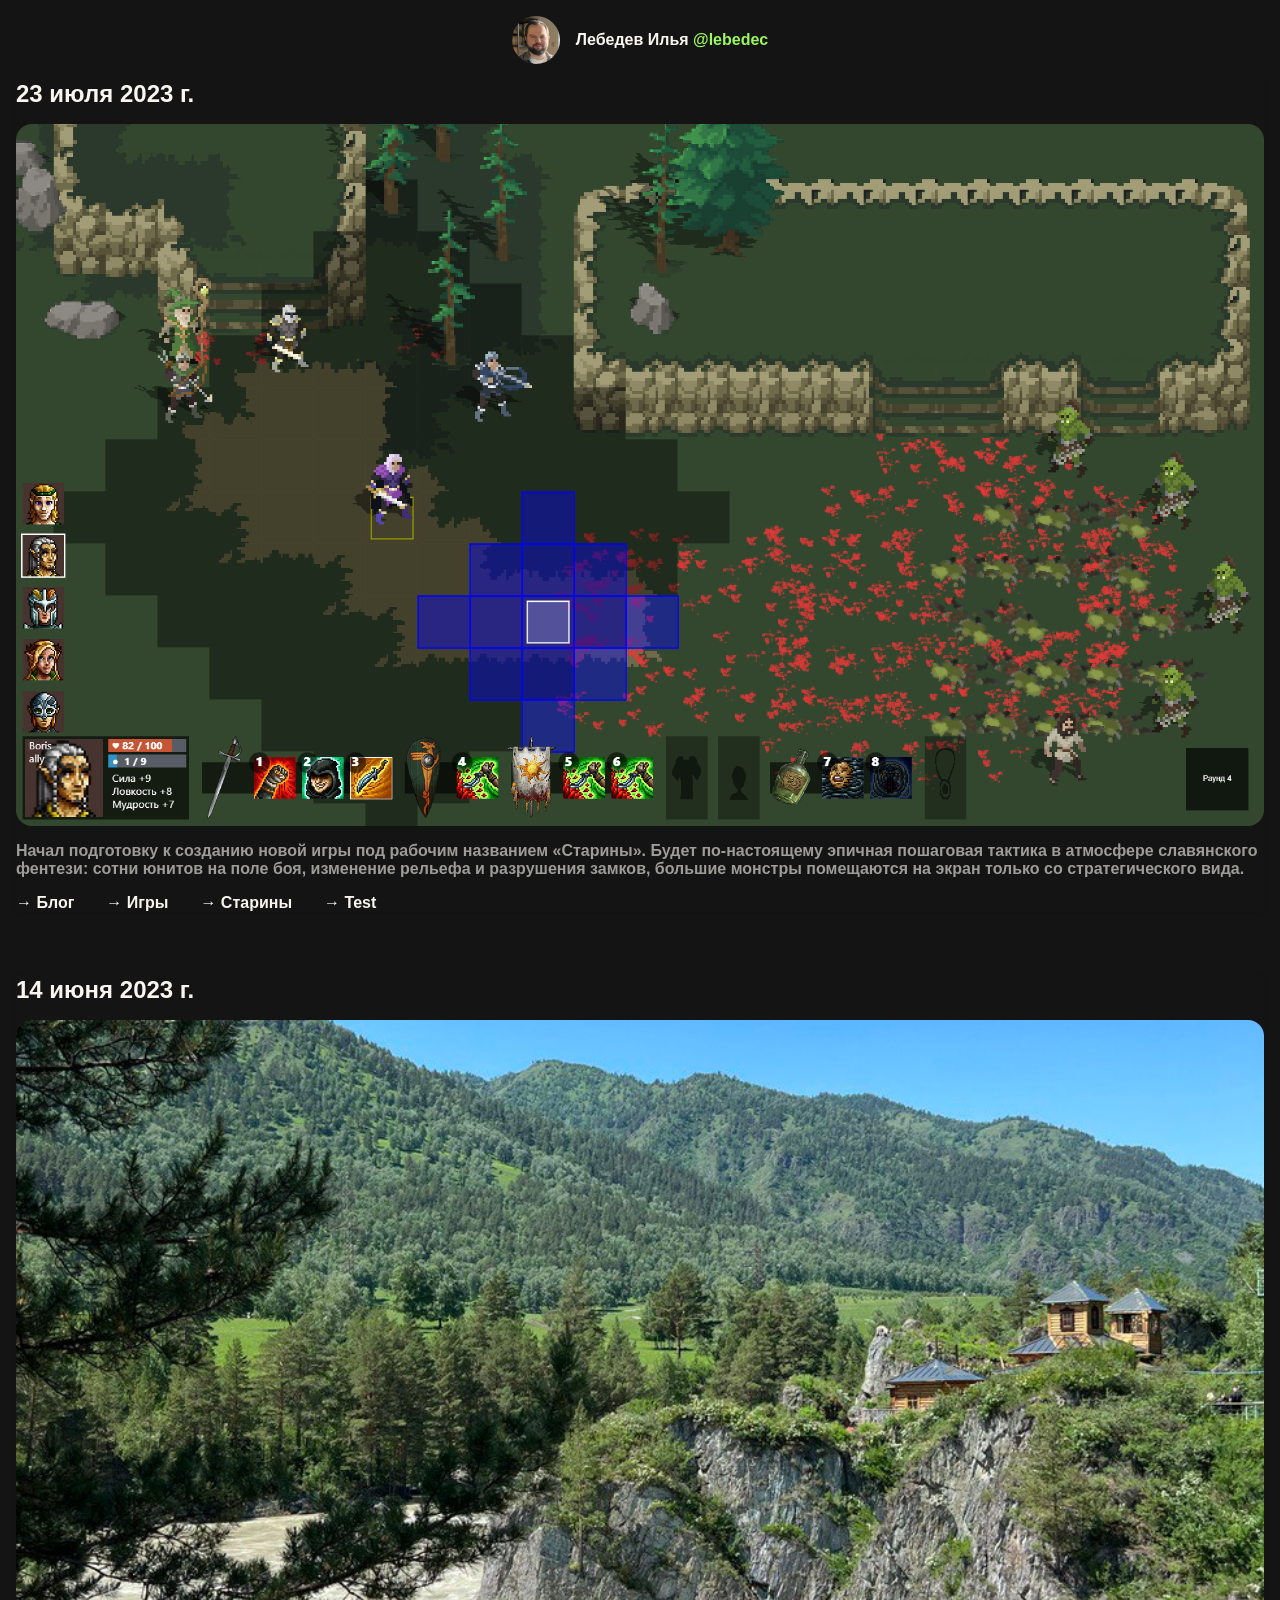
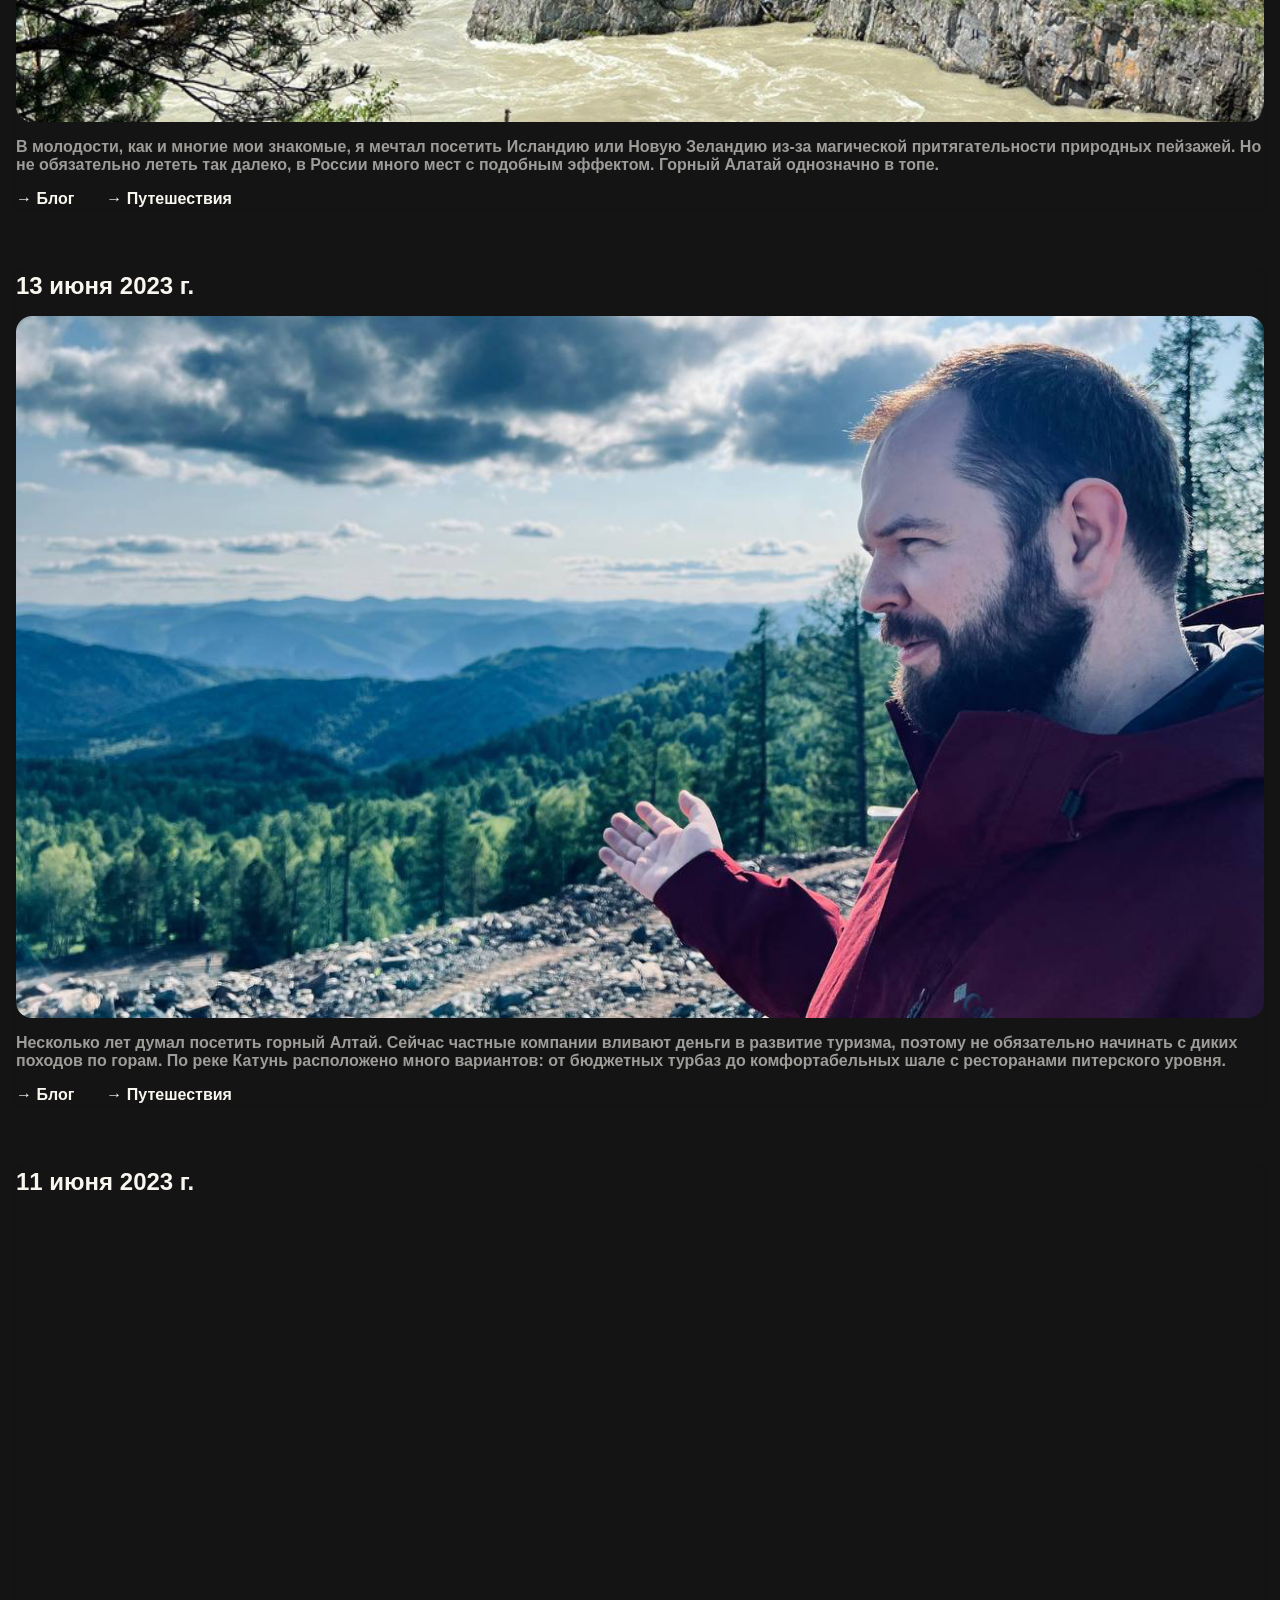
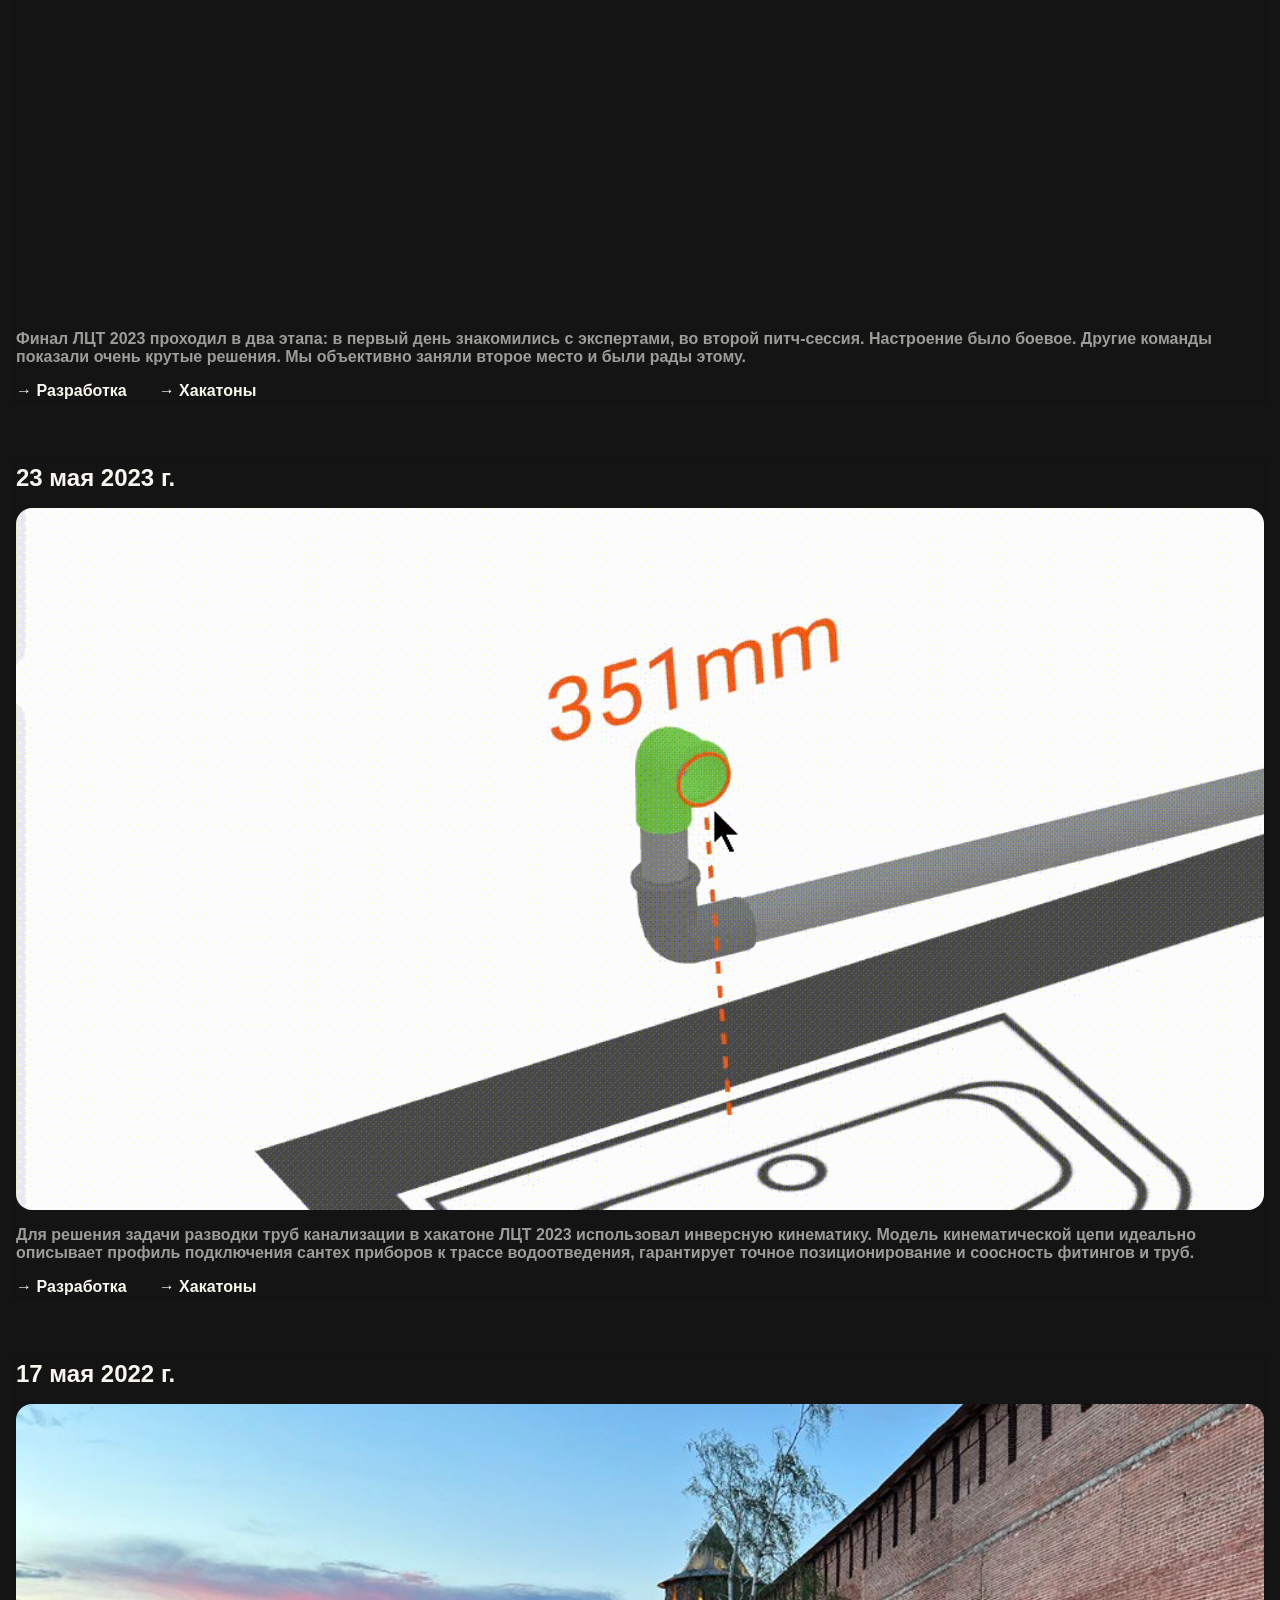
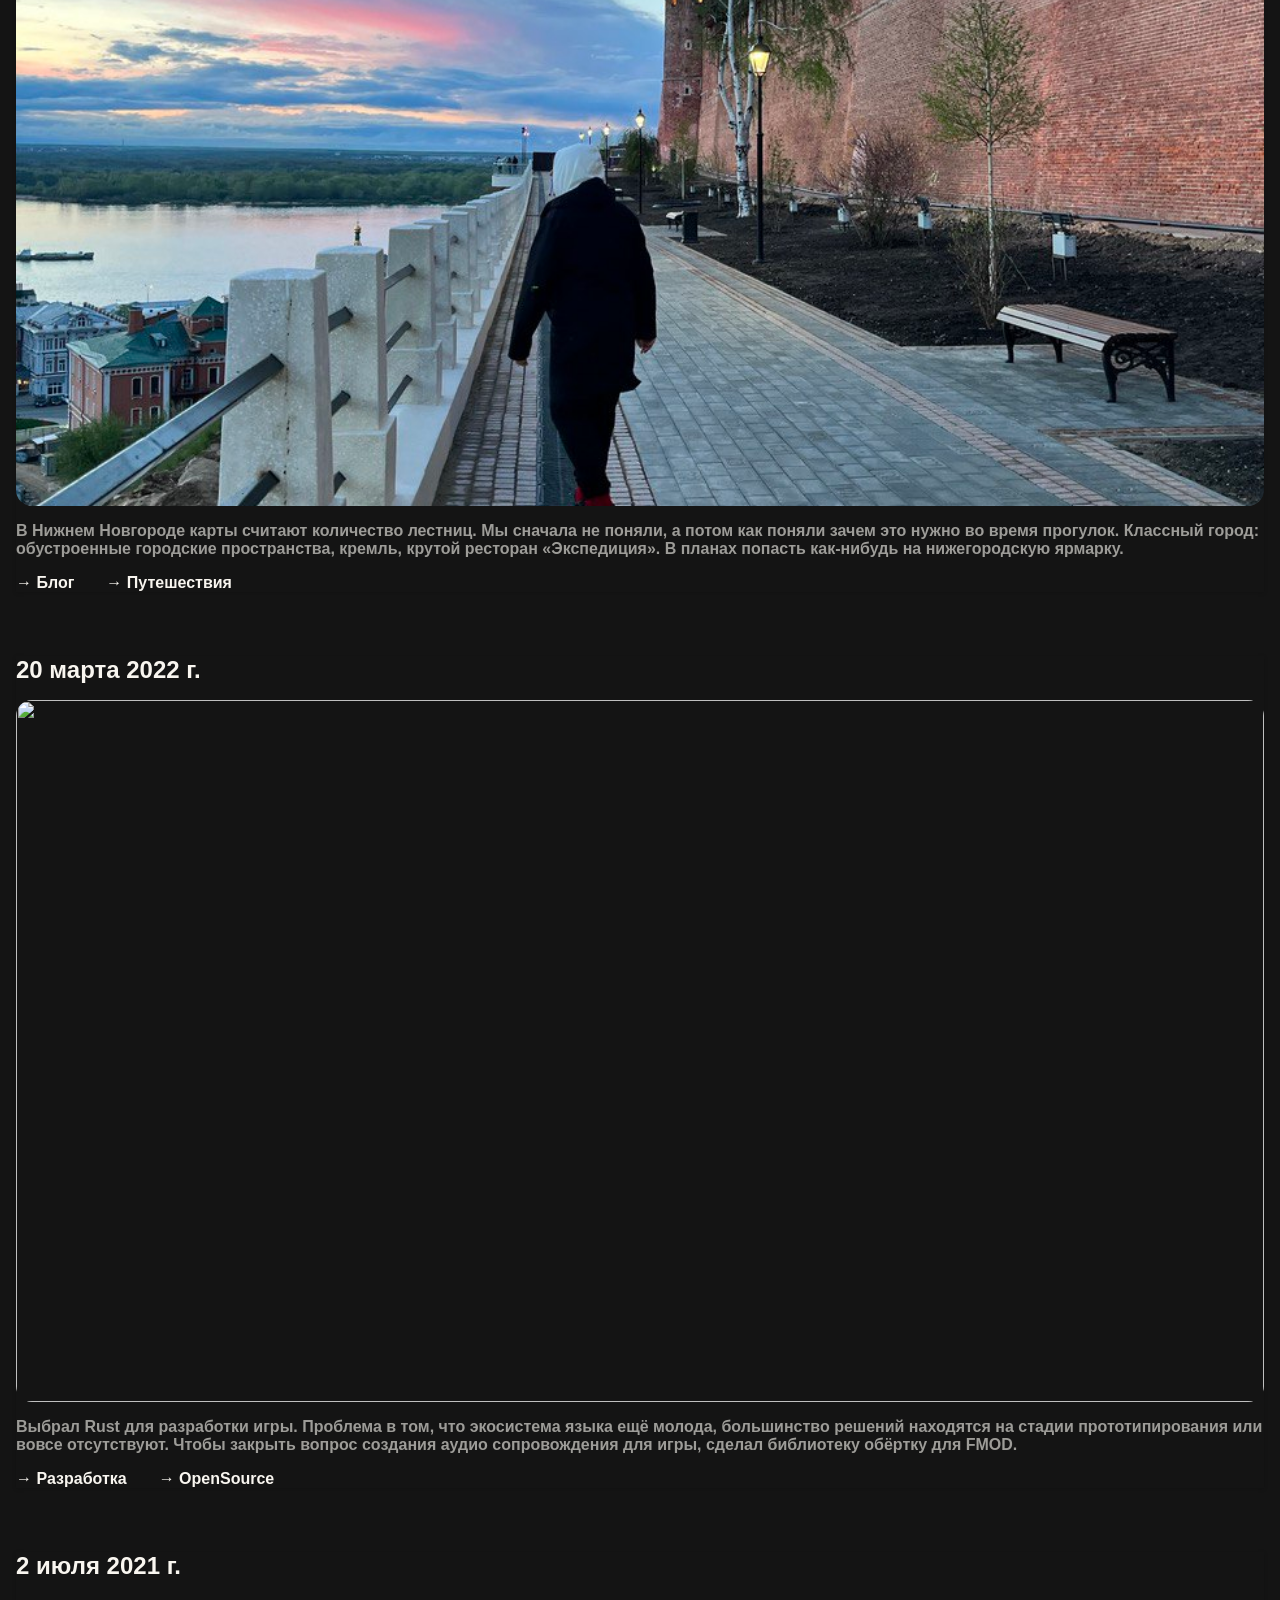
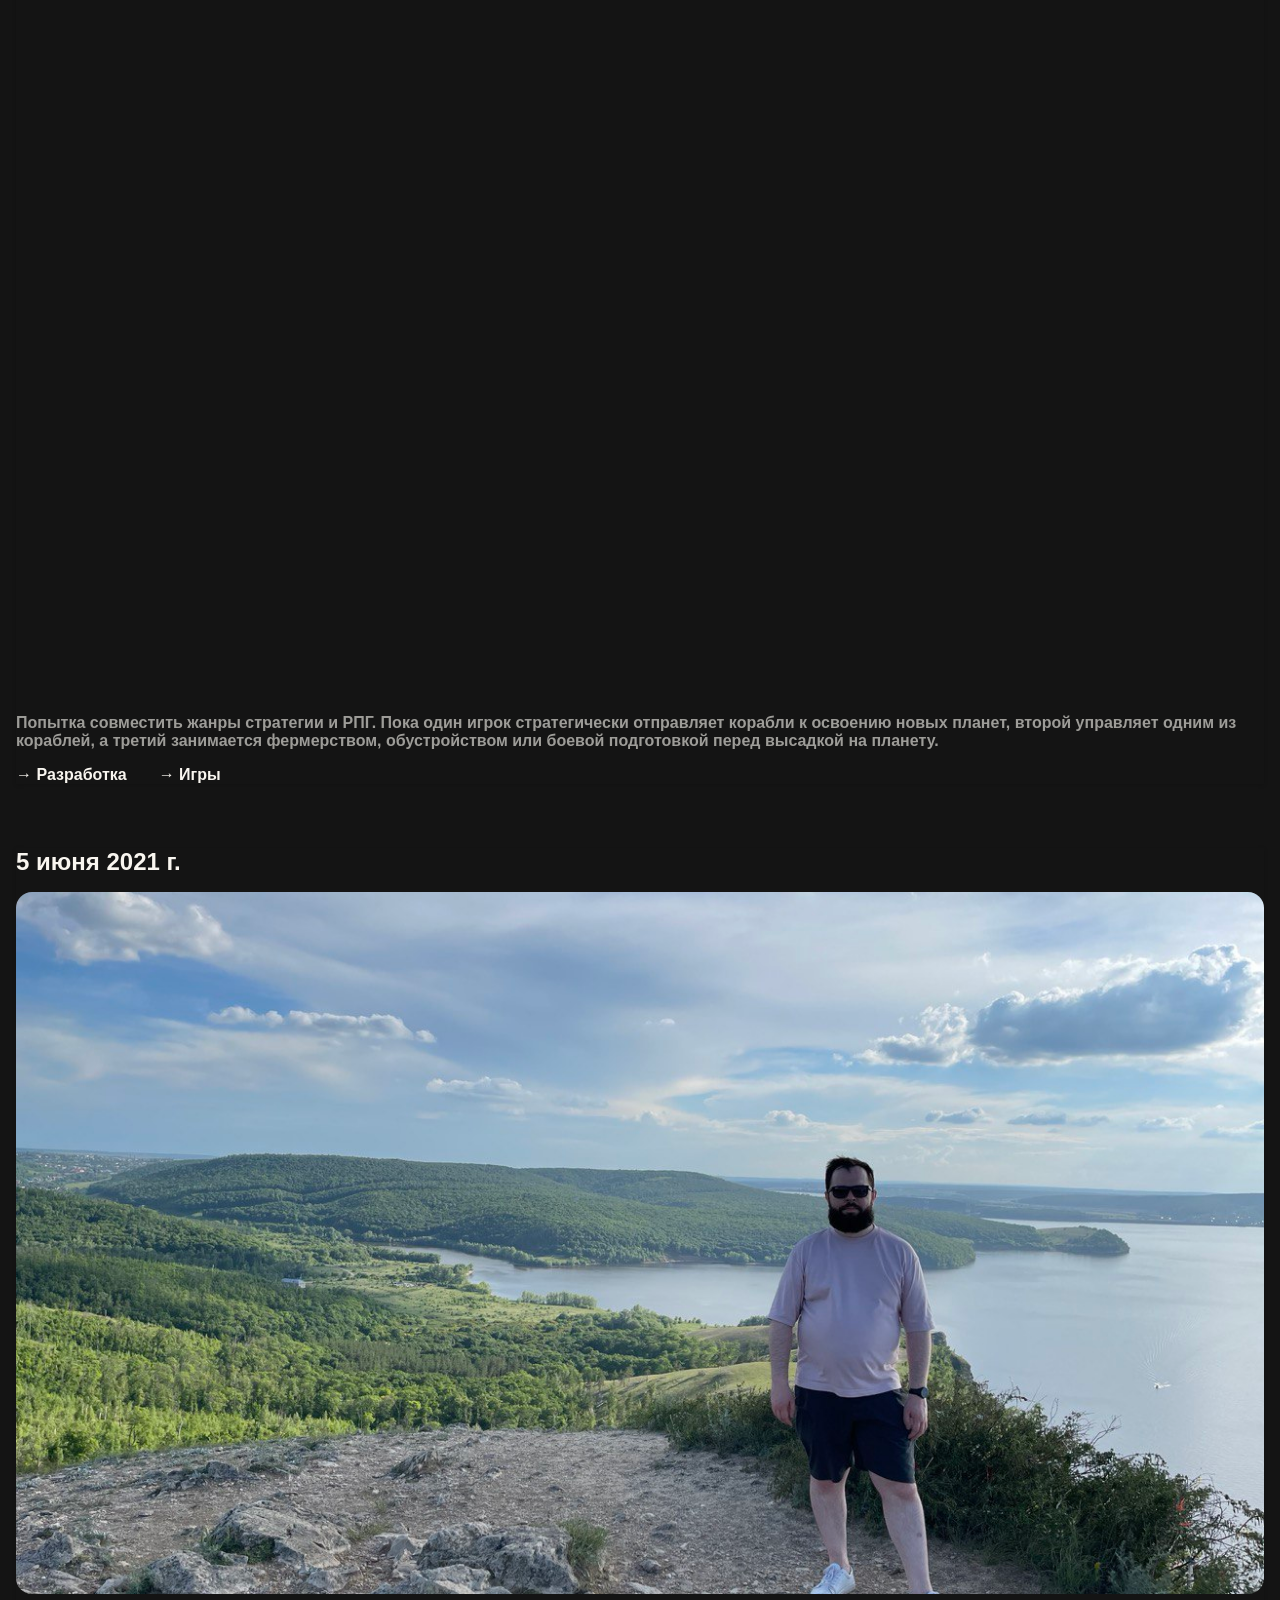
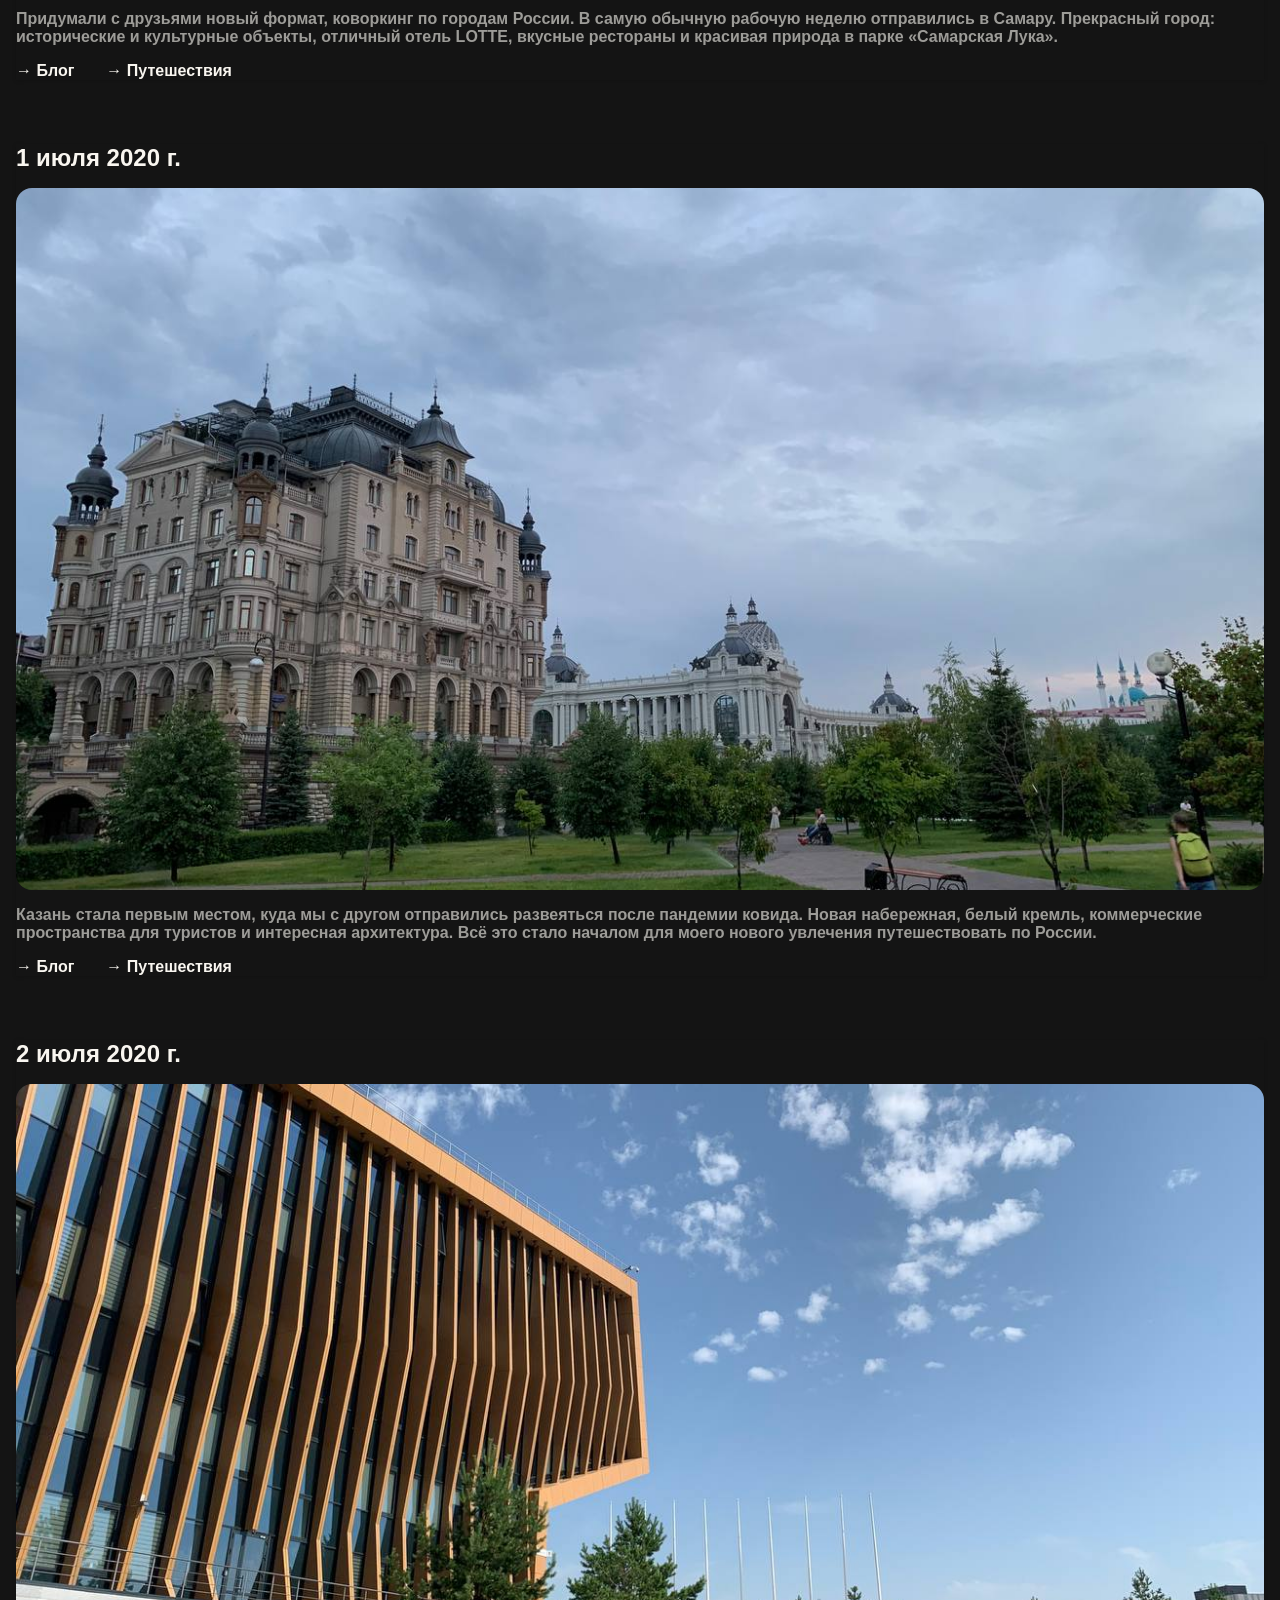
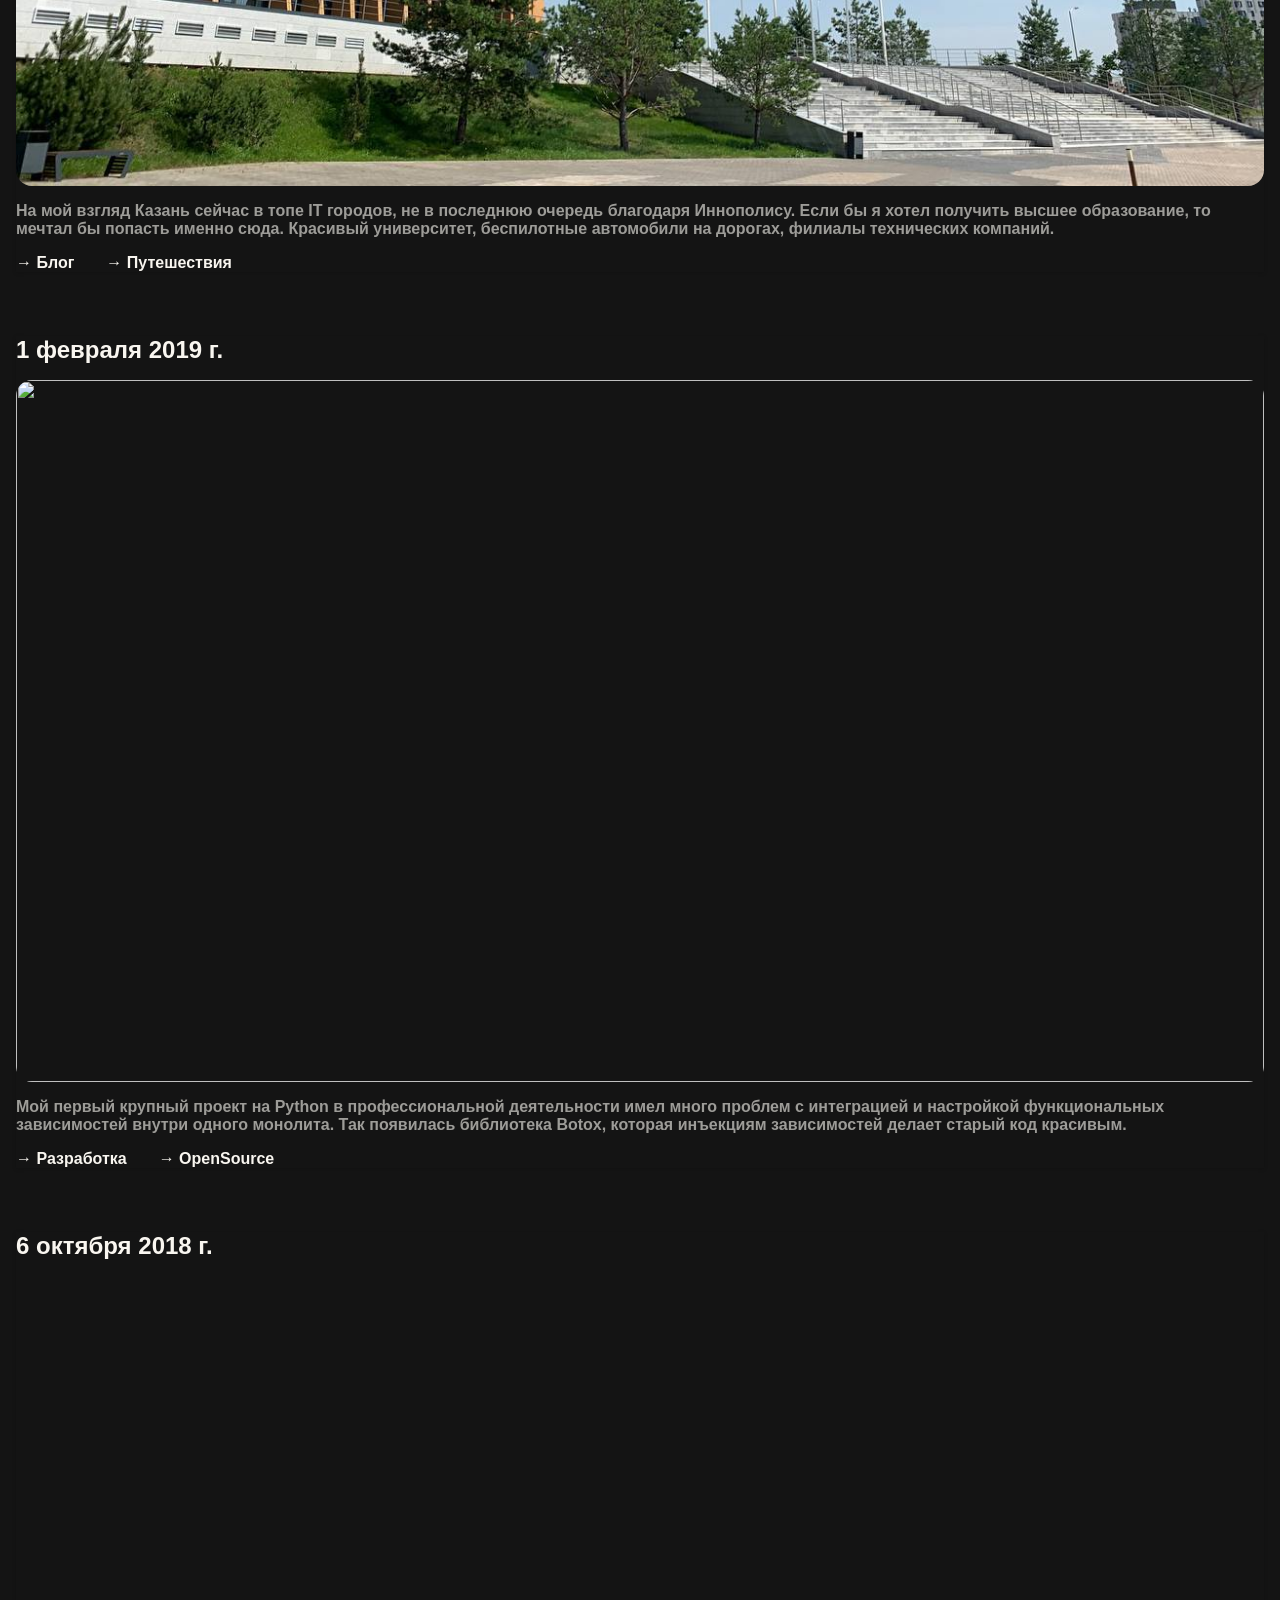
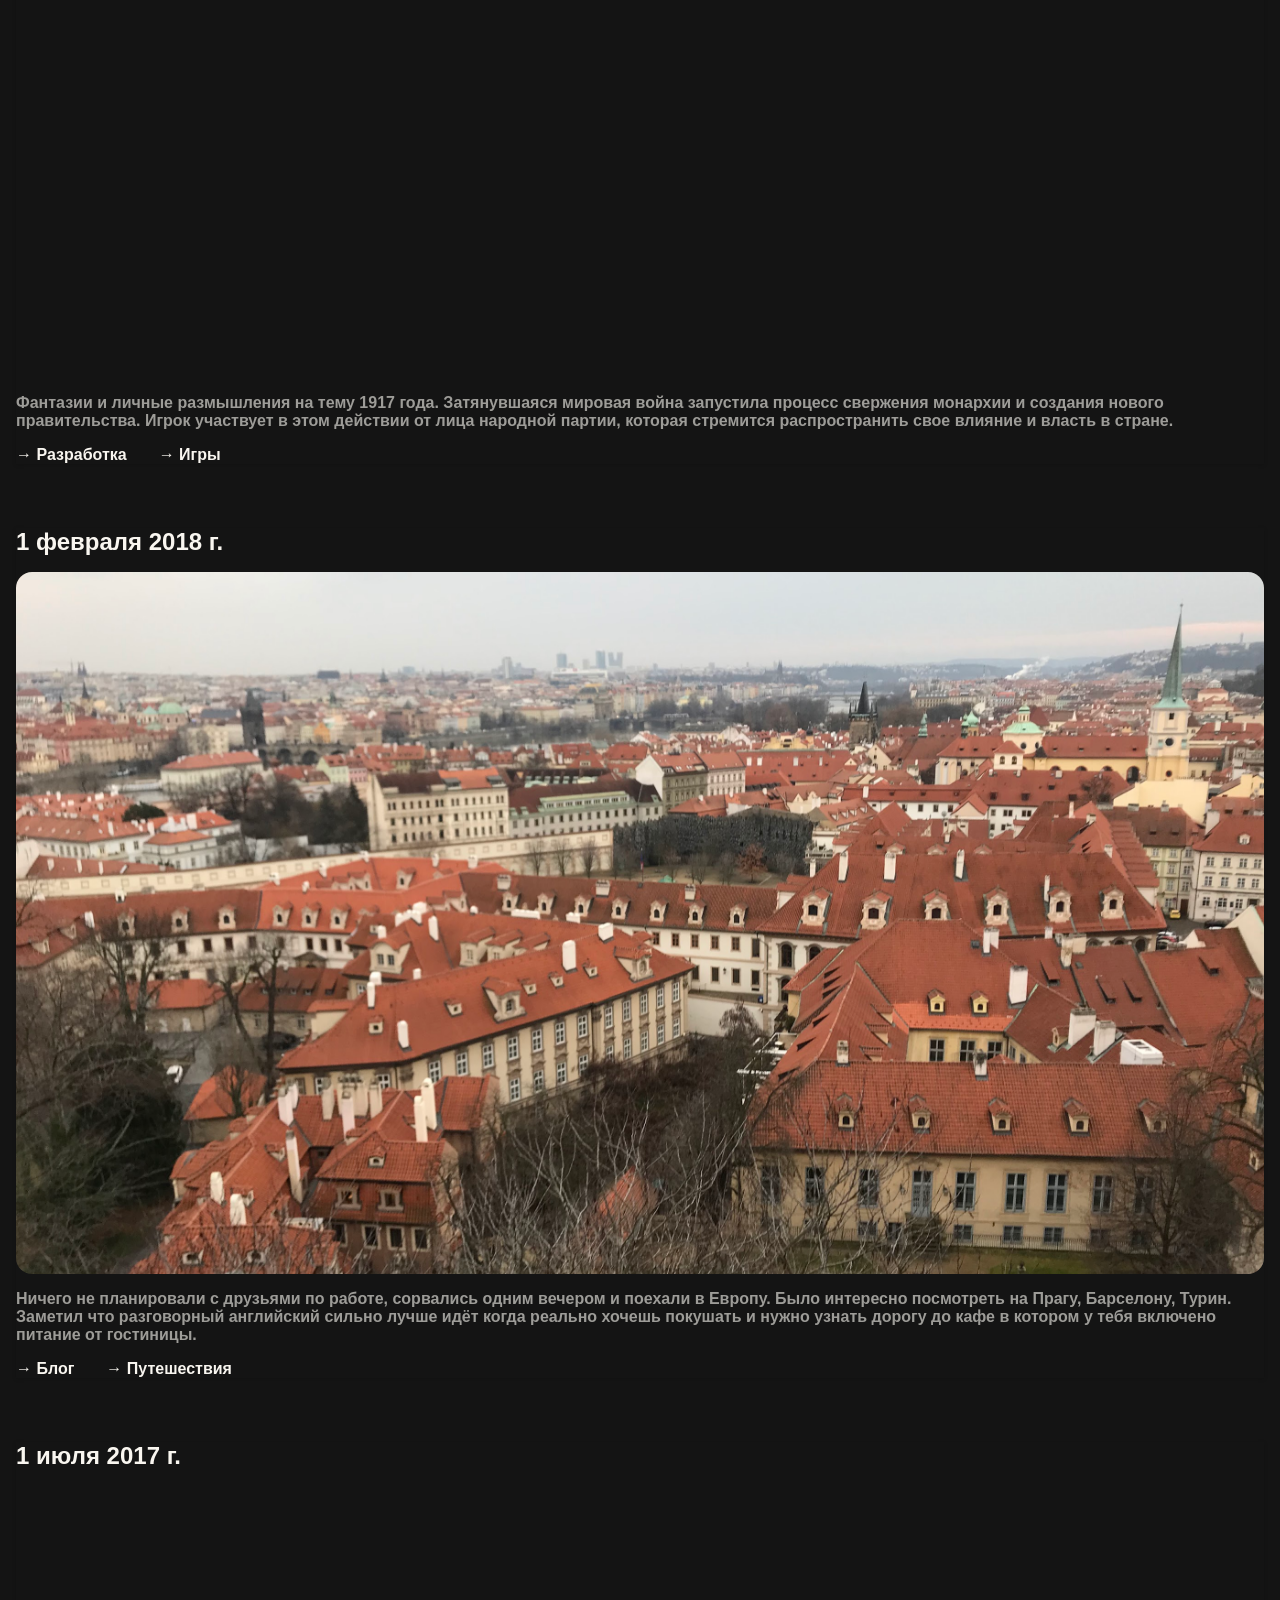
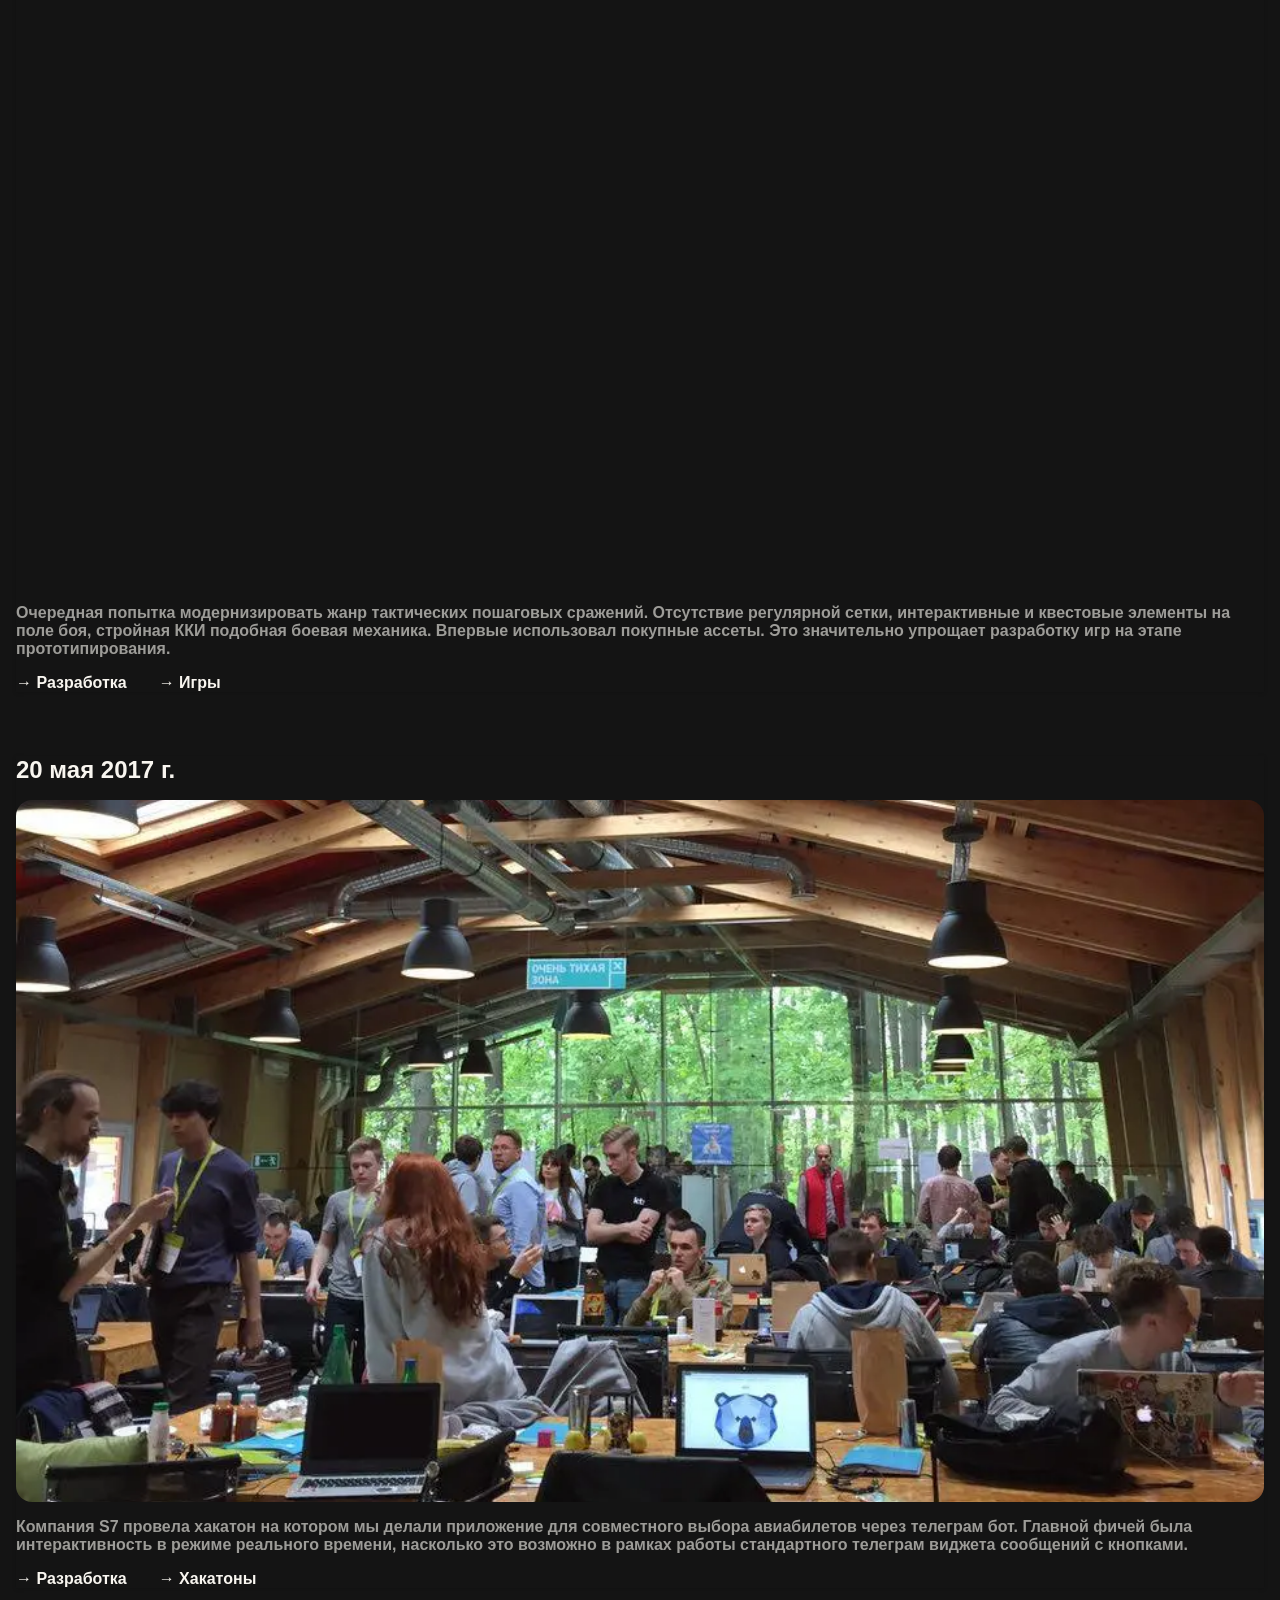
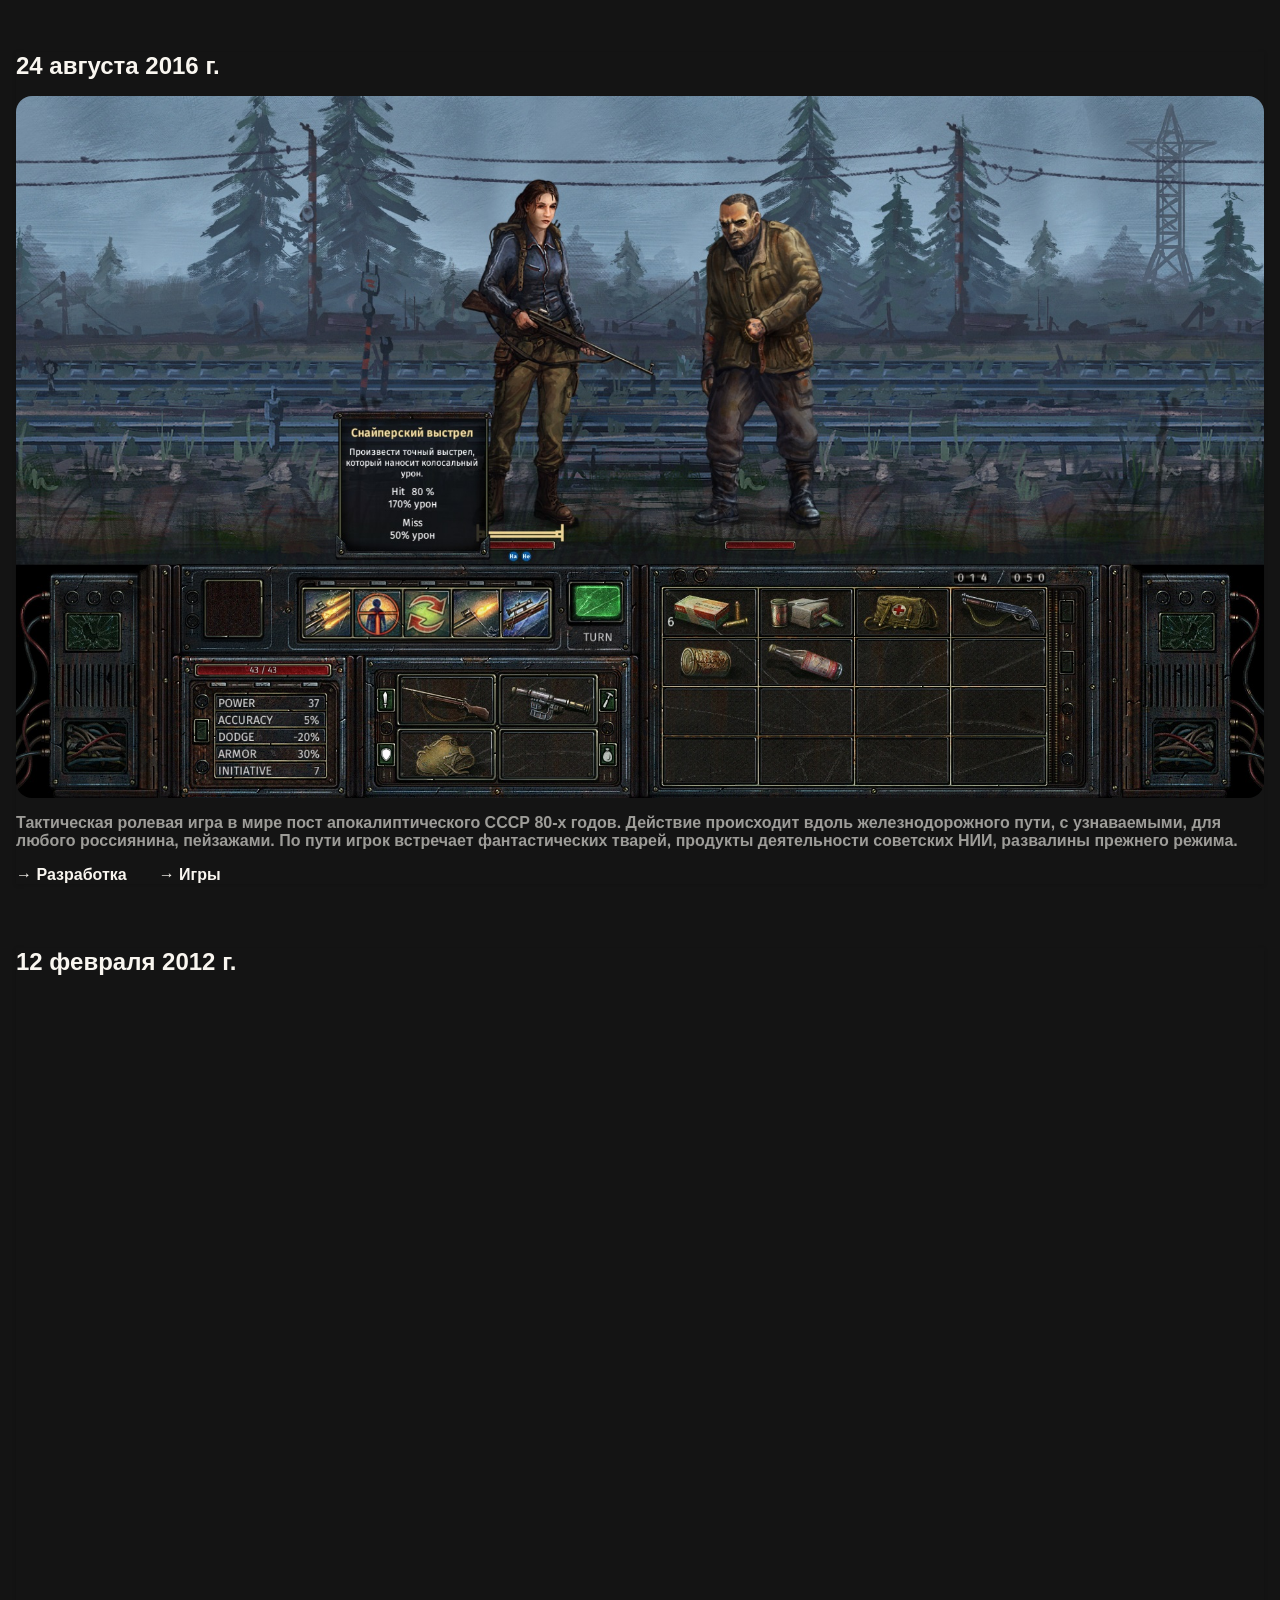
==== commit 388f2422: "try twitter meta tags" ====
--- a/index.html
+++ b/index.html
@@ -3,11 +3,17 @@
     <meta charset="UTF-8">
     <meta name="viewport" content="width=device-width, initial-scale=1">
     <title>Лебедев Илья</title>
+    <meta property="og:type" content="object" />
+    <meta property="og:title" content="Лебедев Илья" />
+    <meta property="og:description" content="Вер5. Профессиональный программист, технический лидер и энтузиаст в разработке интересных IT проектов." />
     <meta property="og:image" content="./static/html/preview.png" />
-    <meta property="og:image:width" content="1720" />
-	<meta property="og:image:height" content="860" />
-    <meta property="og:title" content="Лебедев Илья" />
-    <meta property="og:description" content="Профессиональный программист, технический лидер и энтузиаст в разработке интересных IT проектов." />
+    <meta property="og:image:width" content="1200" />
+	<meta property="og:image:height" content="600" />
+    <meta property="og:image:type" content="image/png" />
+    <meta property="twitter:image:src" content="./static/html/preview.png" />
+    <meta property="twitter:card" content="summary_large_image" />
+    <meta property="twitter:title" content="Лебедев Илья" />
+    <meta property="twitter:description" content="Вер5Tw. Профессиональный программист, технический лидер и энтузиаст в разработке интересных IT проектов." />
     <script src="https://maps.api.2gis.ru/2.0/loader.js?pkg=full"></script>
     <script type="application/javascript" src="app/data.js"></script>
     <script type="application/javascript" src="app/main.js"></script>
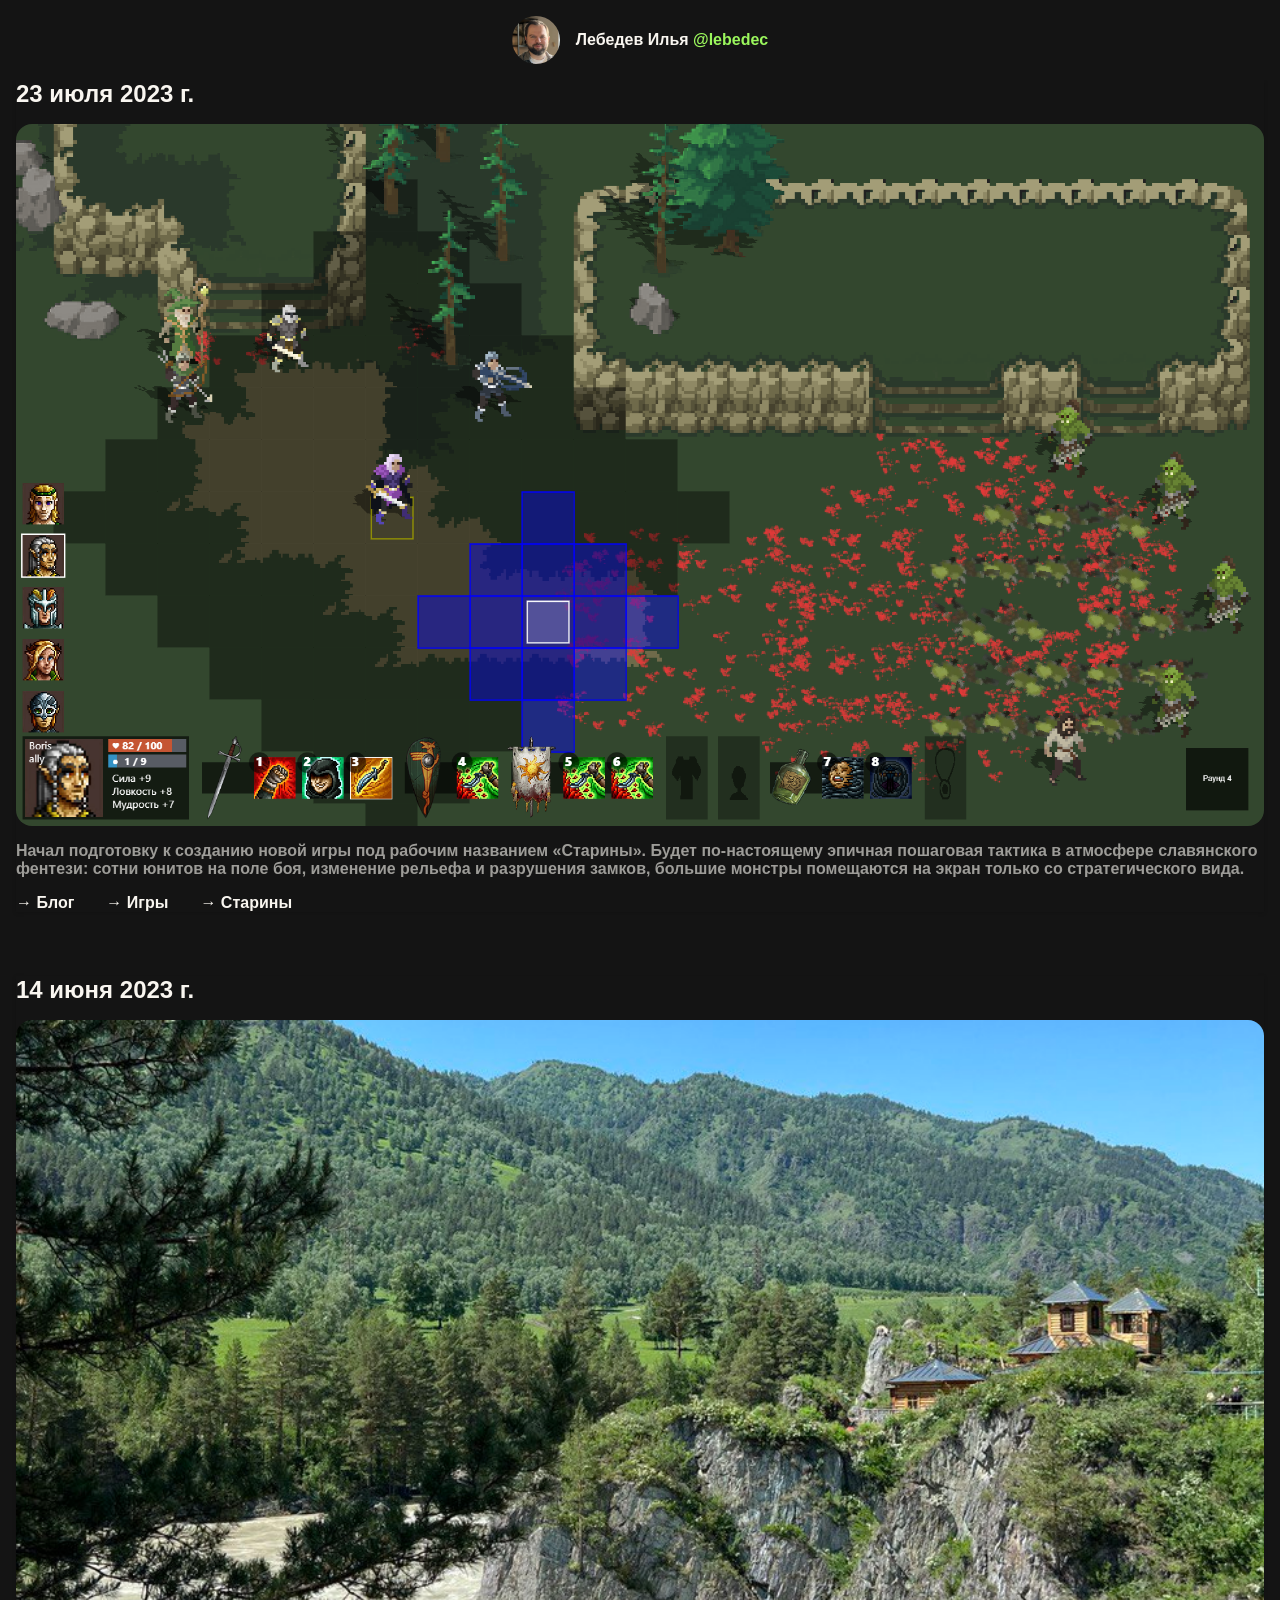
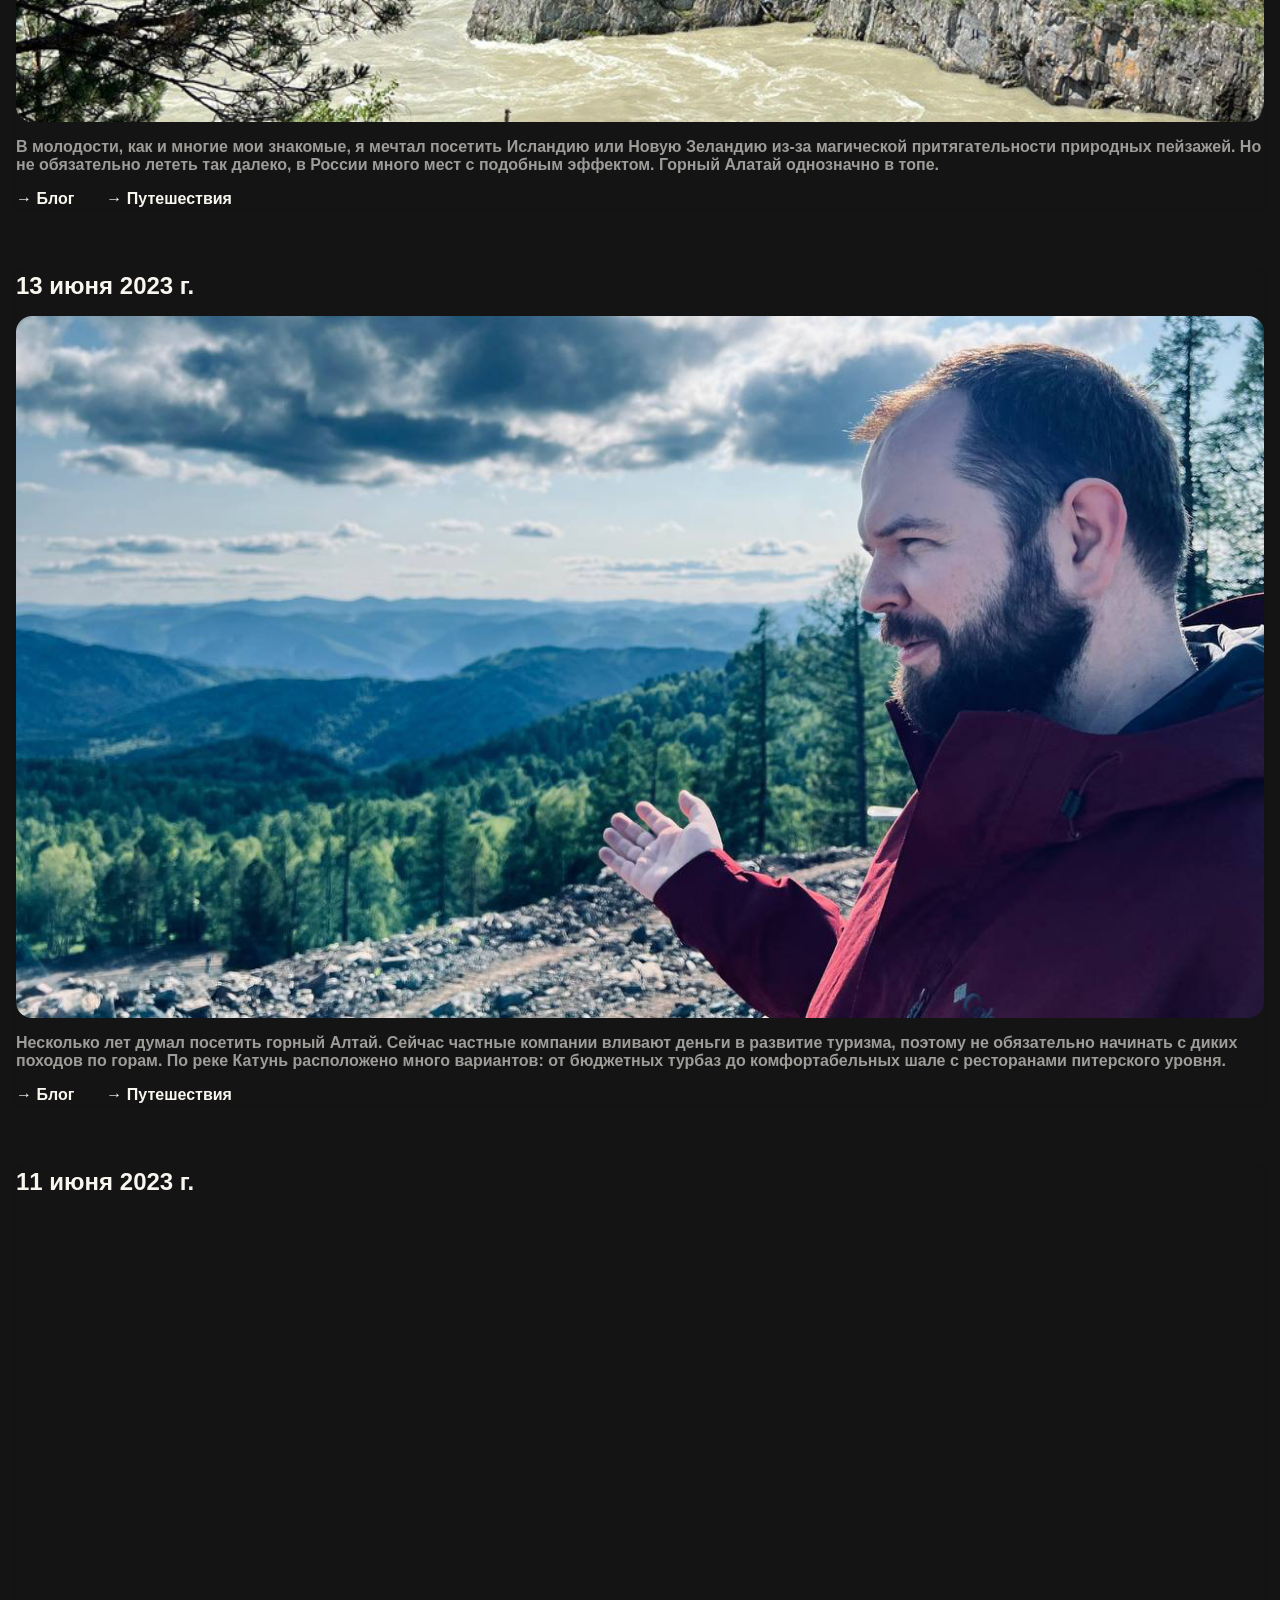
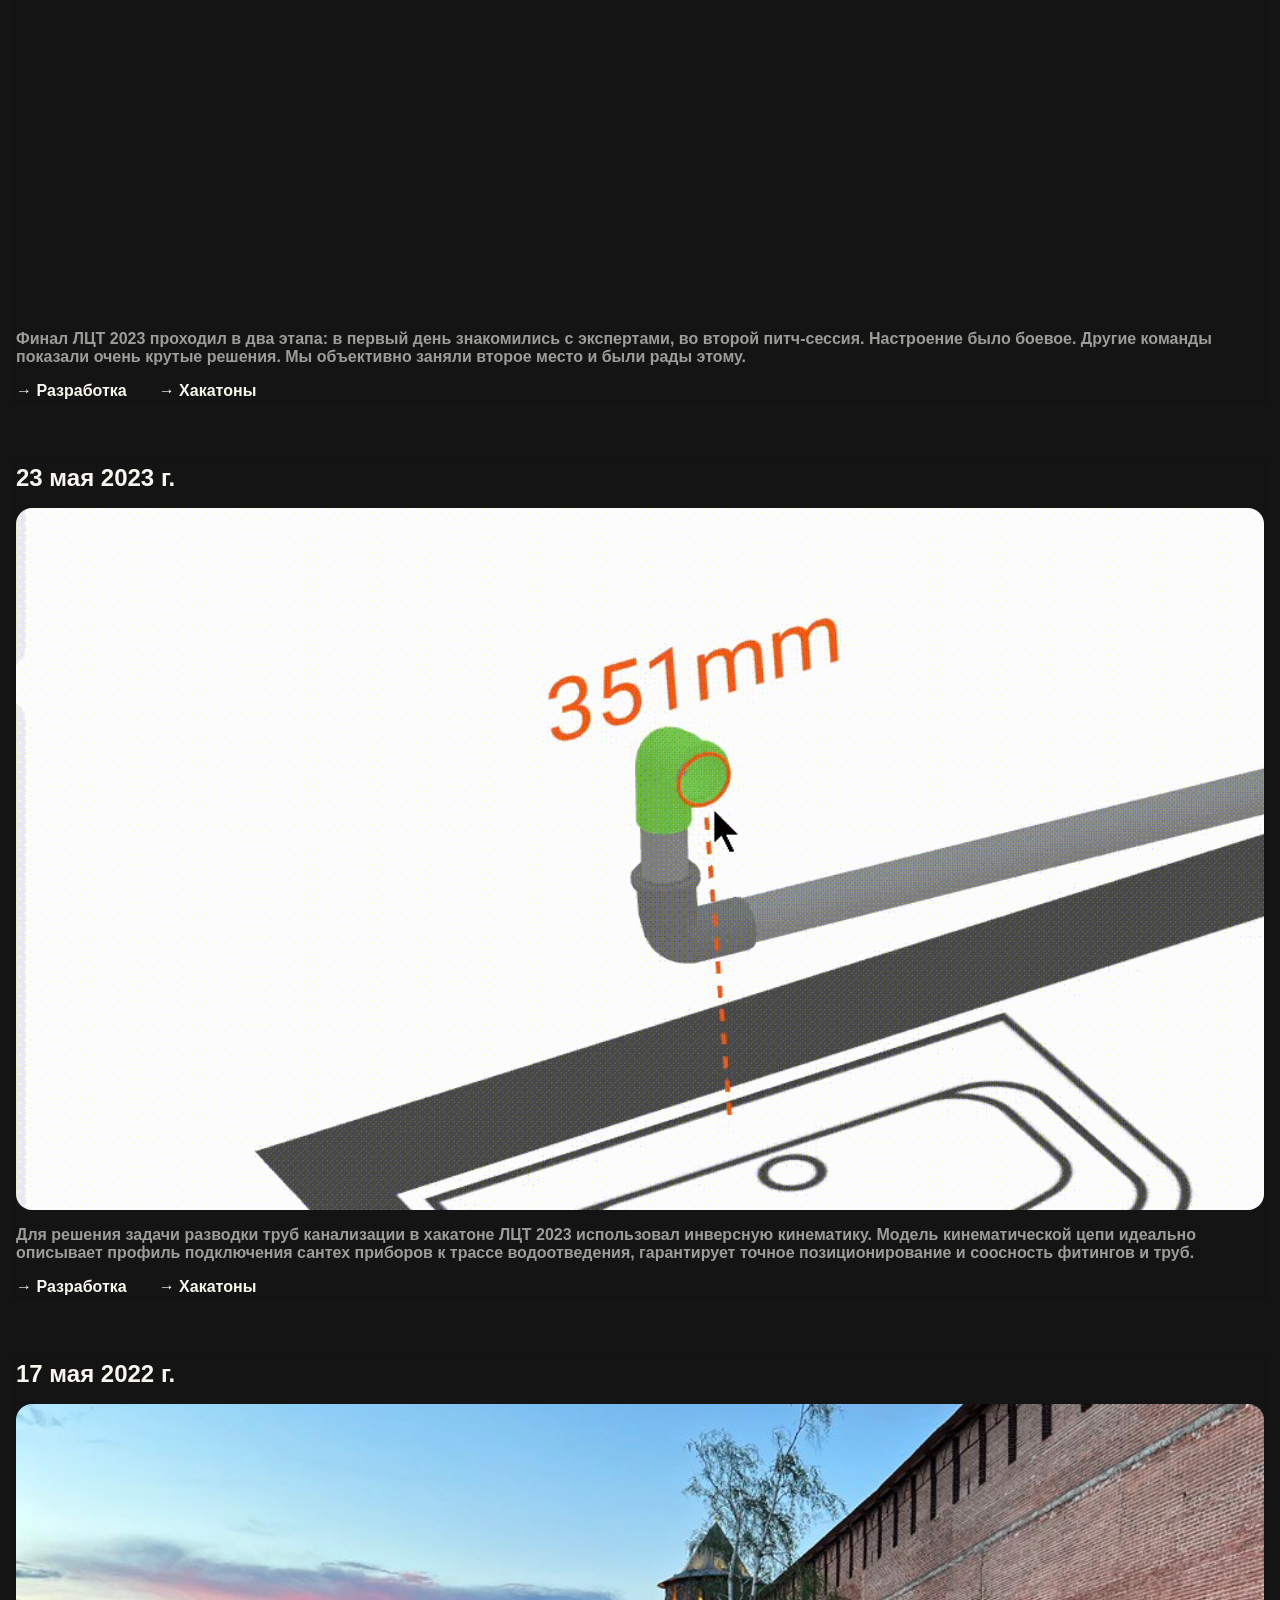
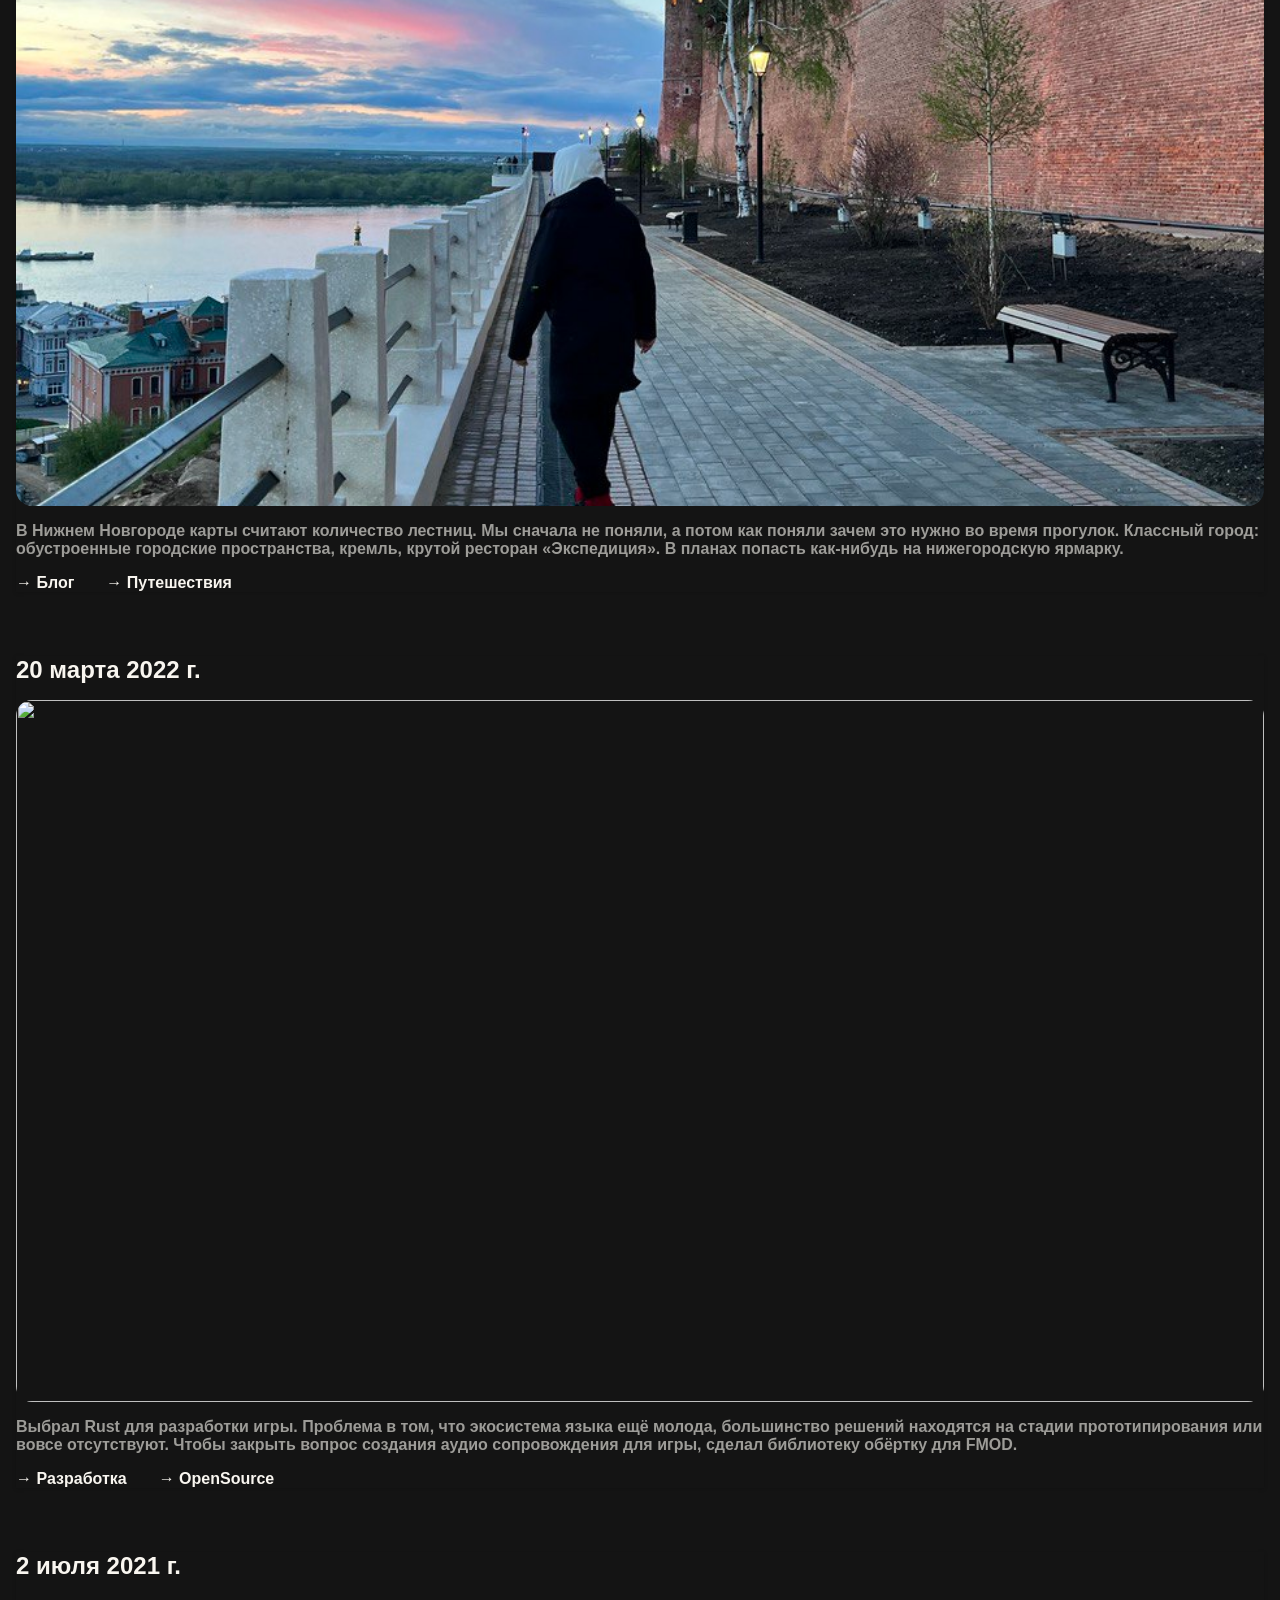
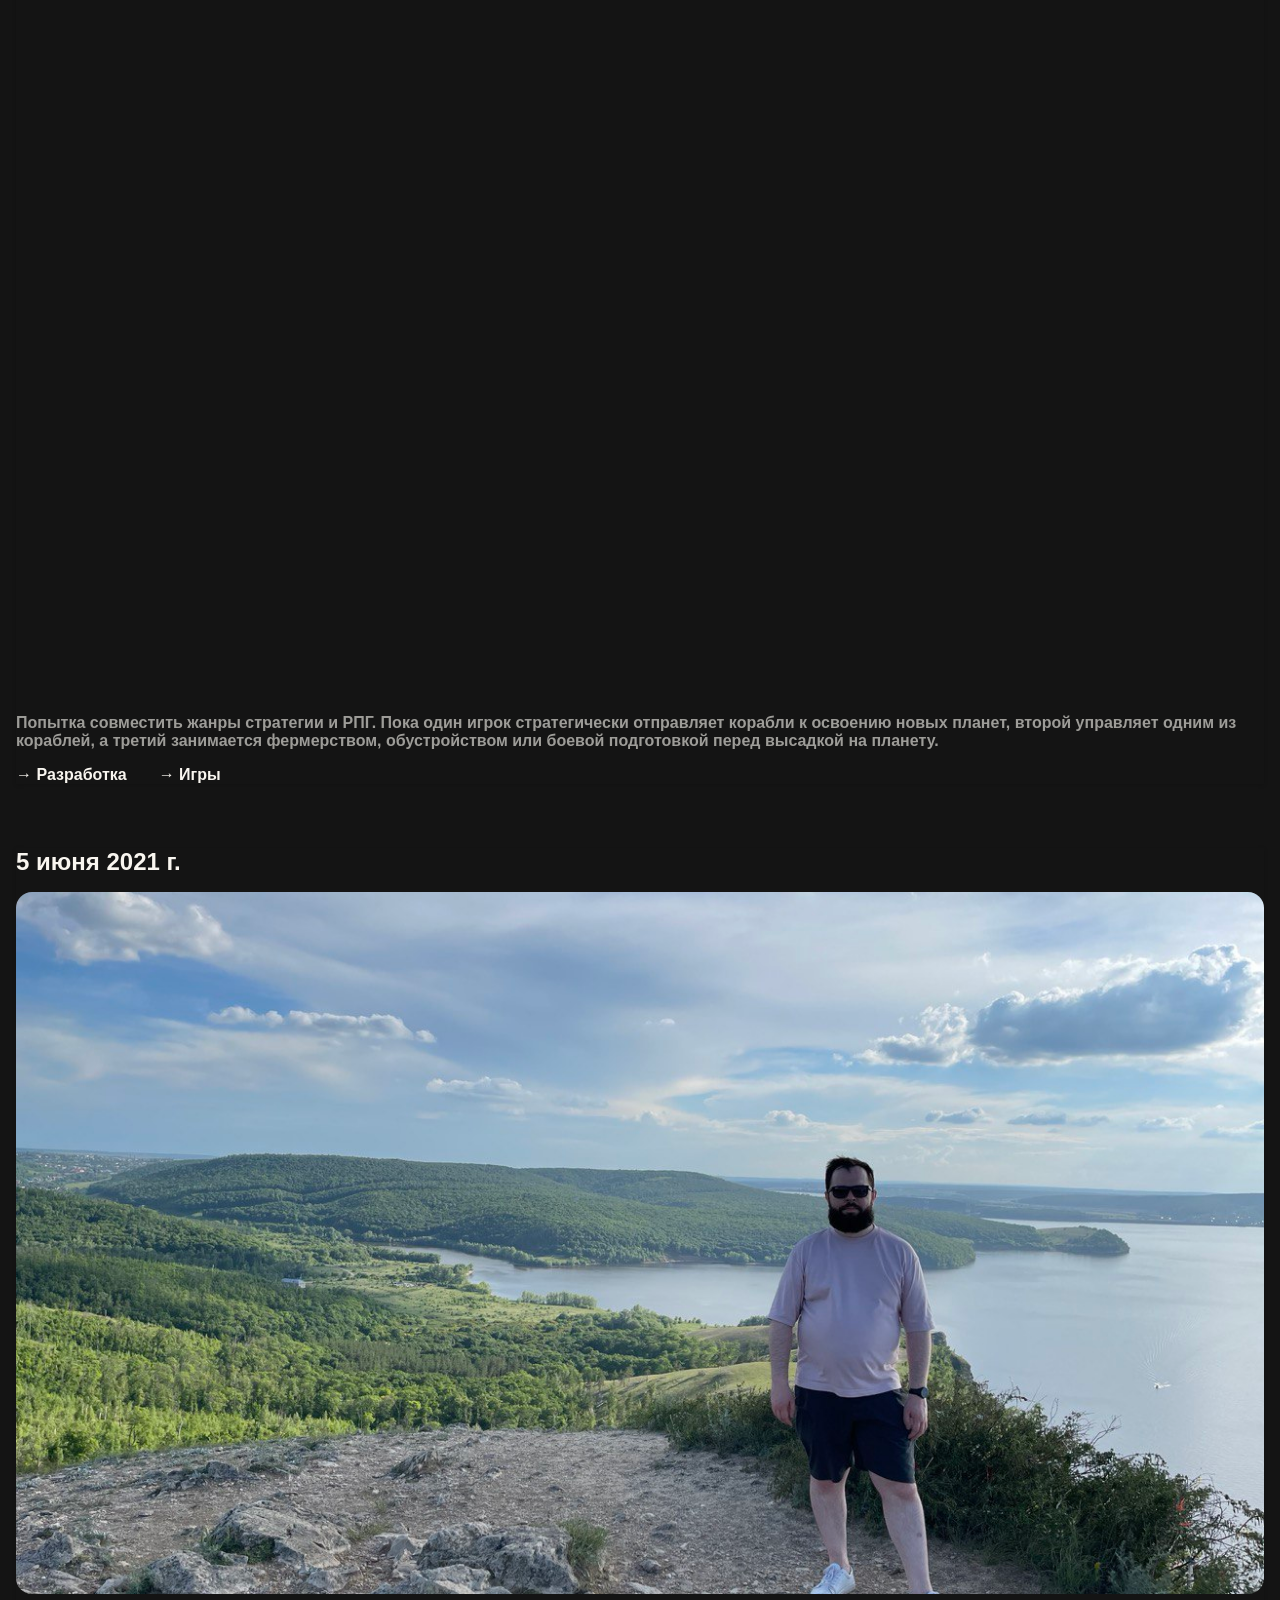
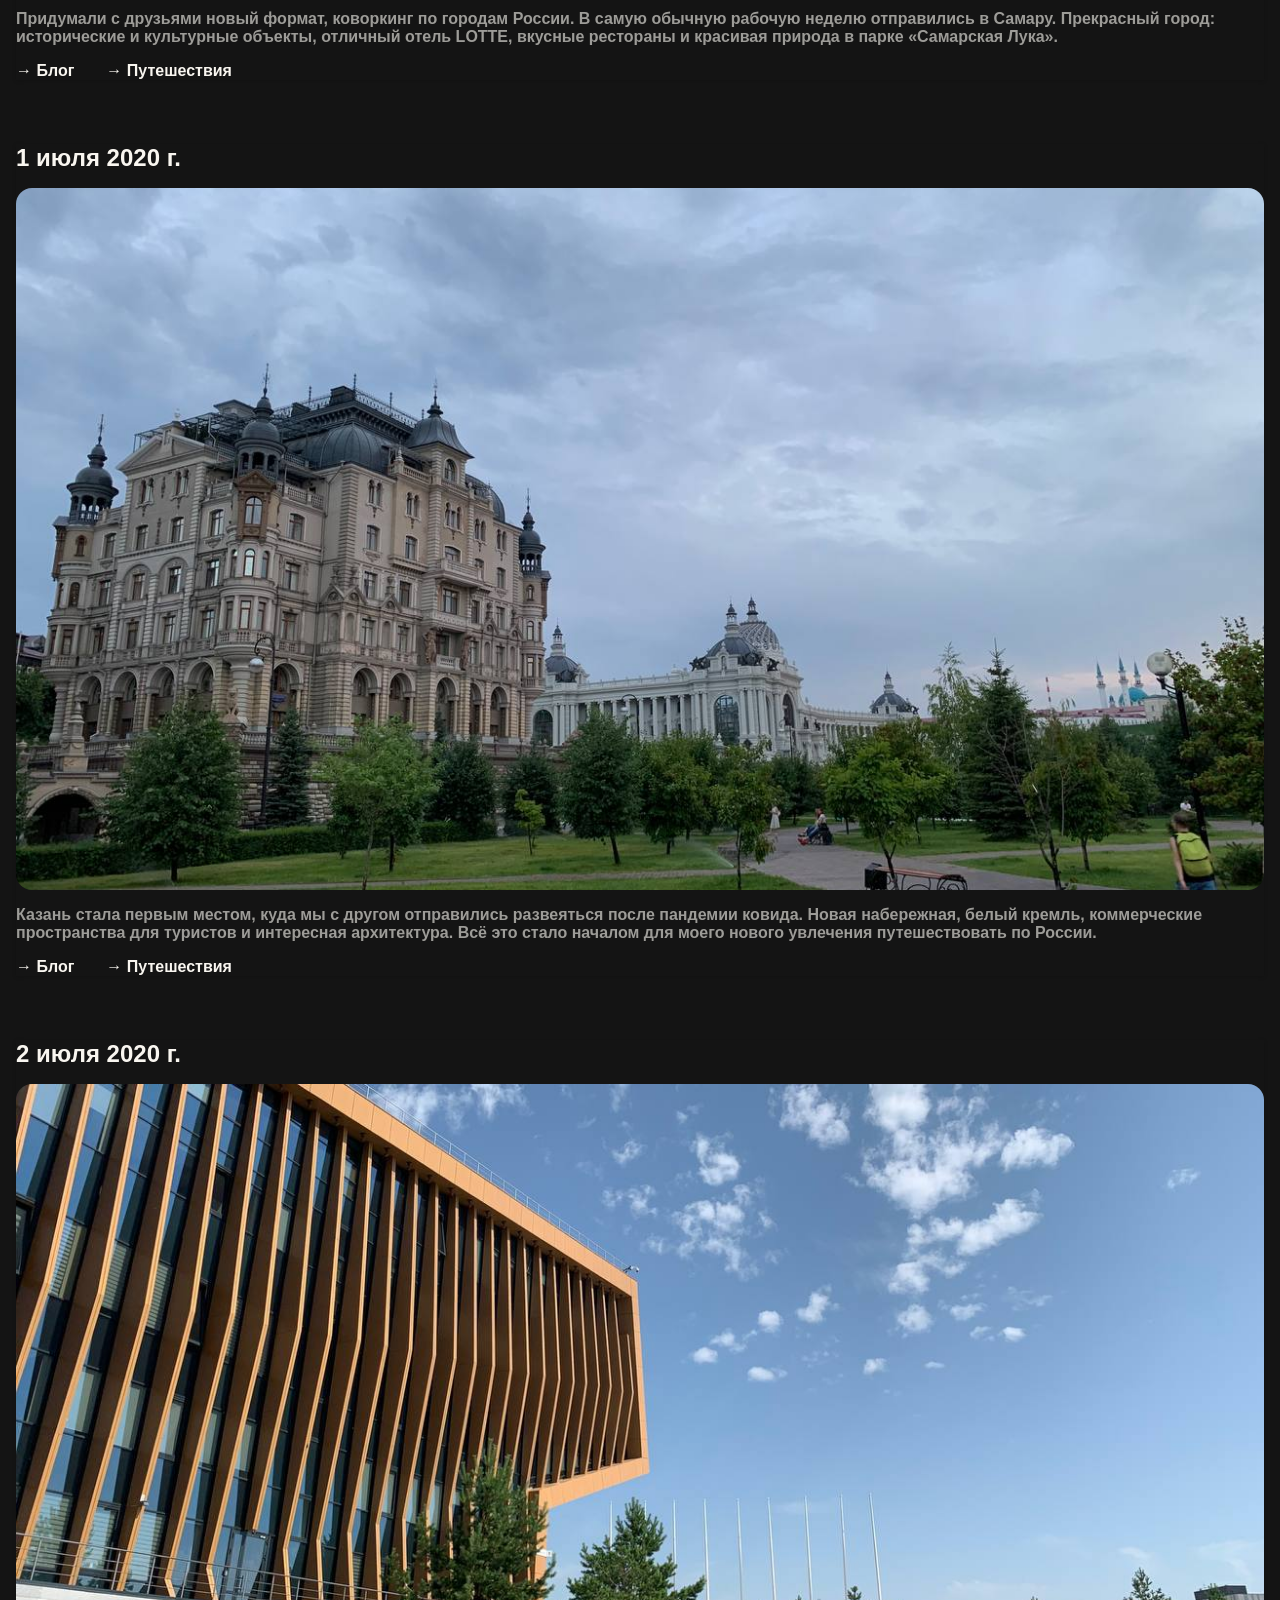
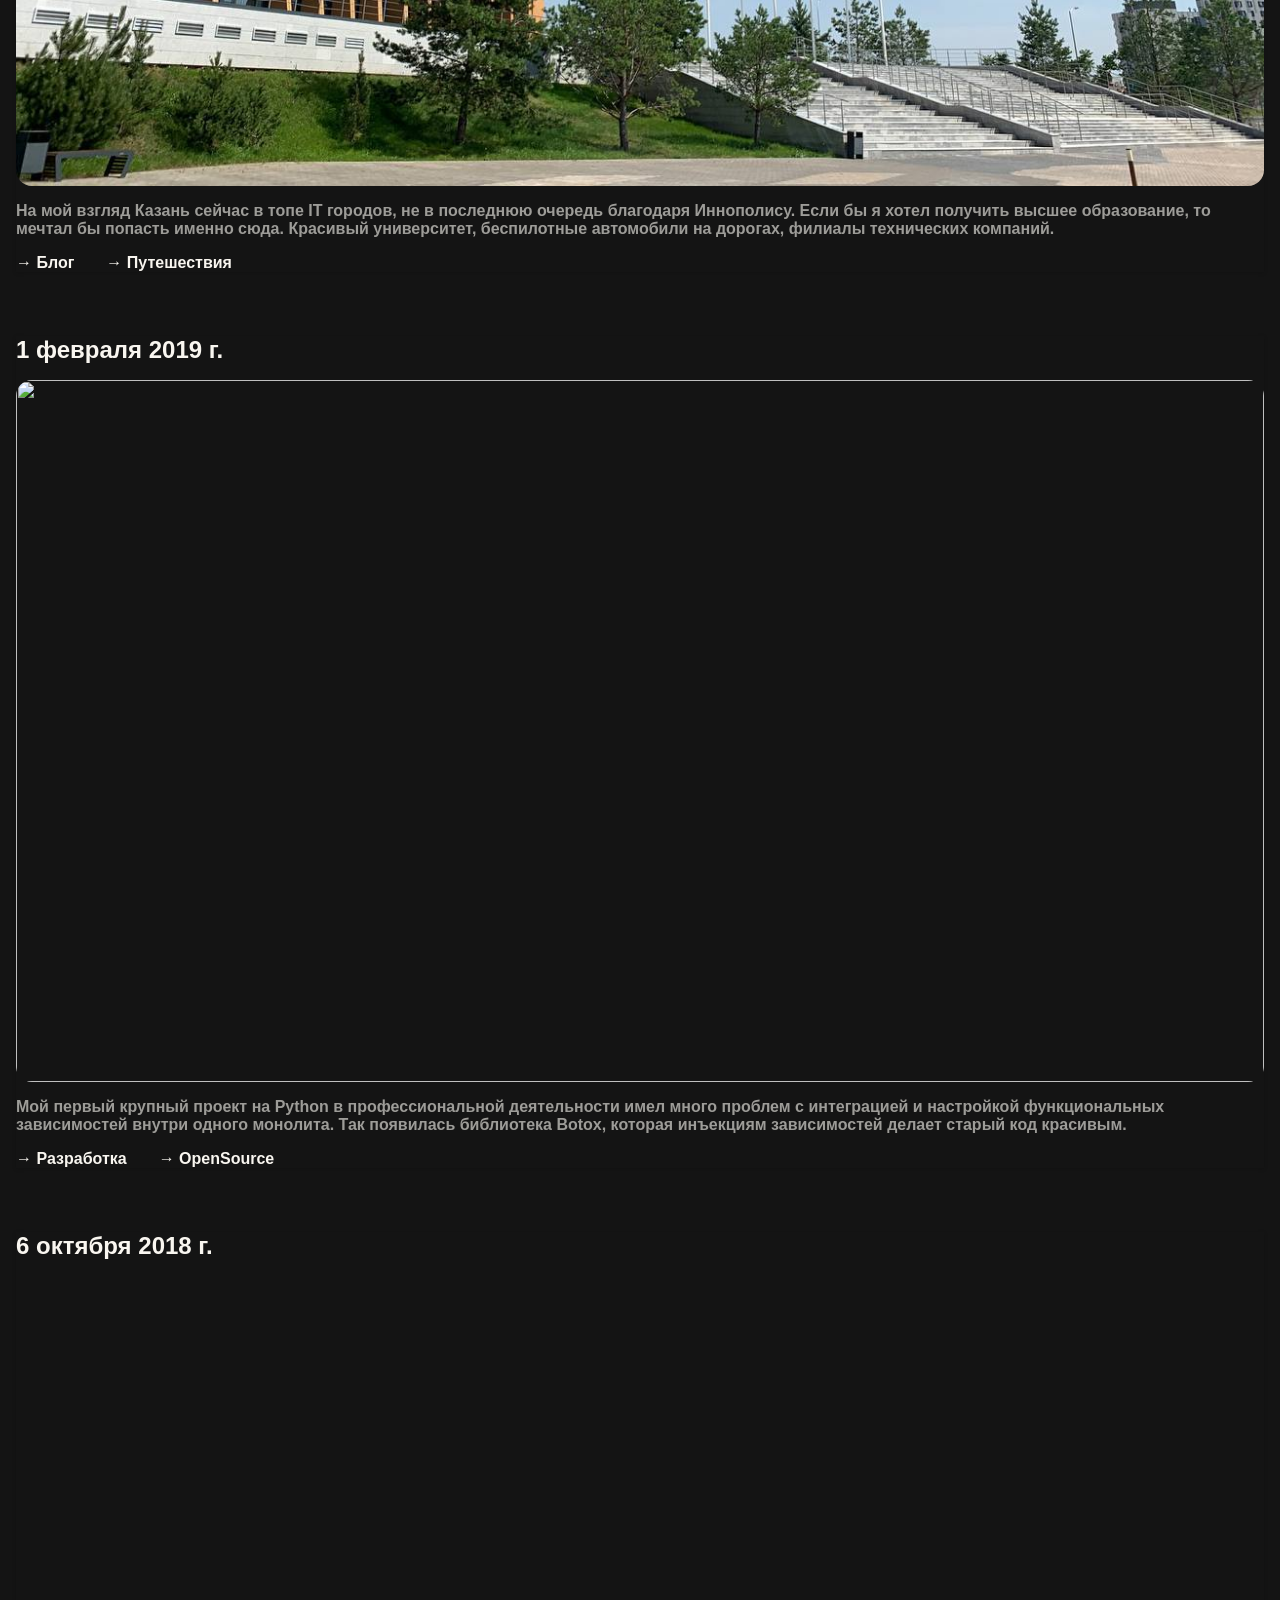
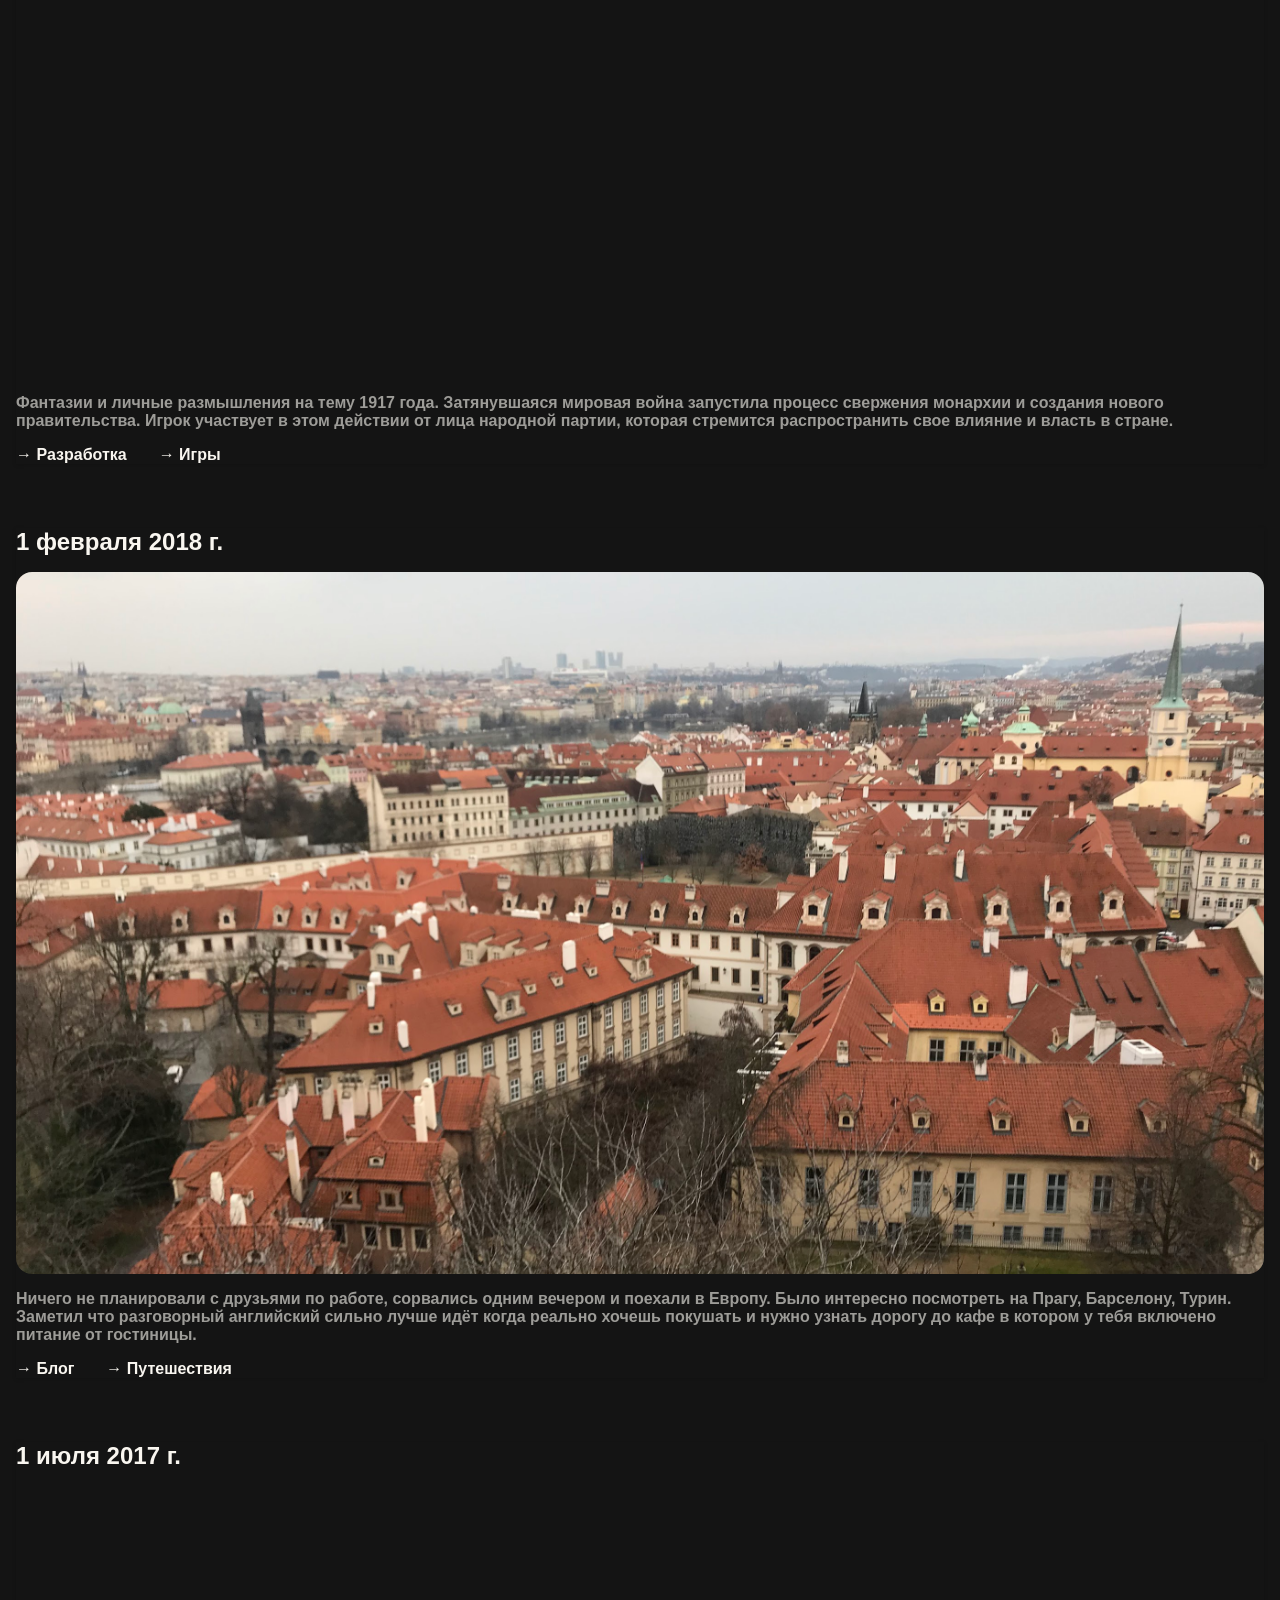
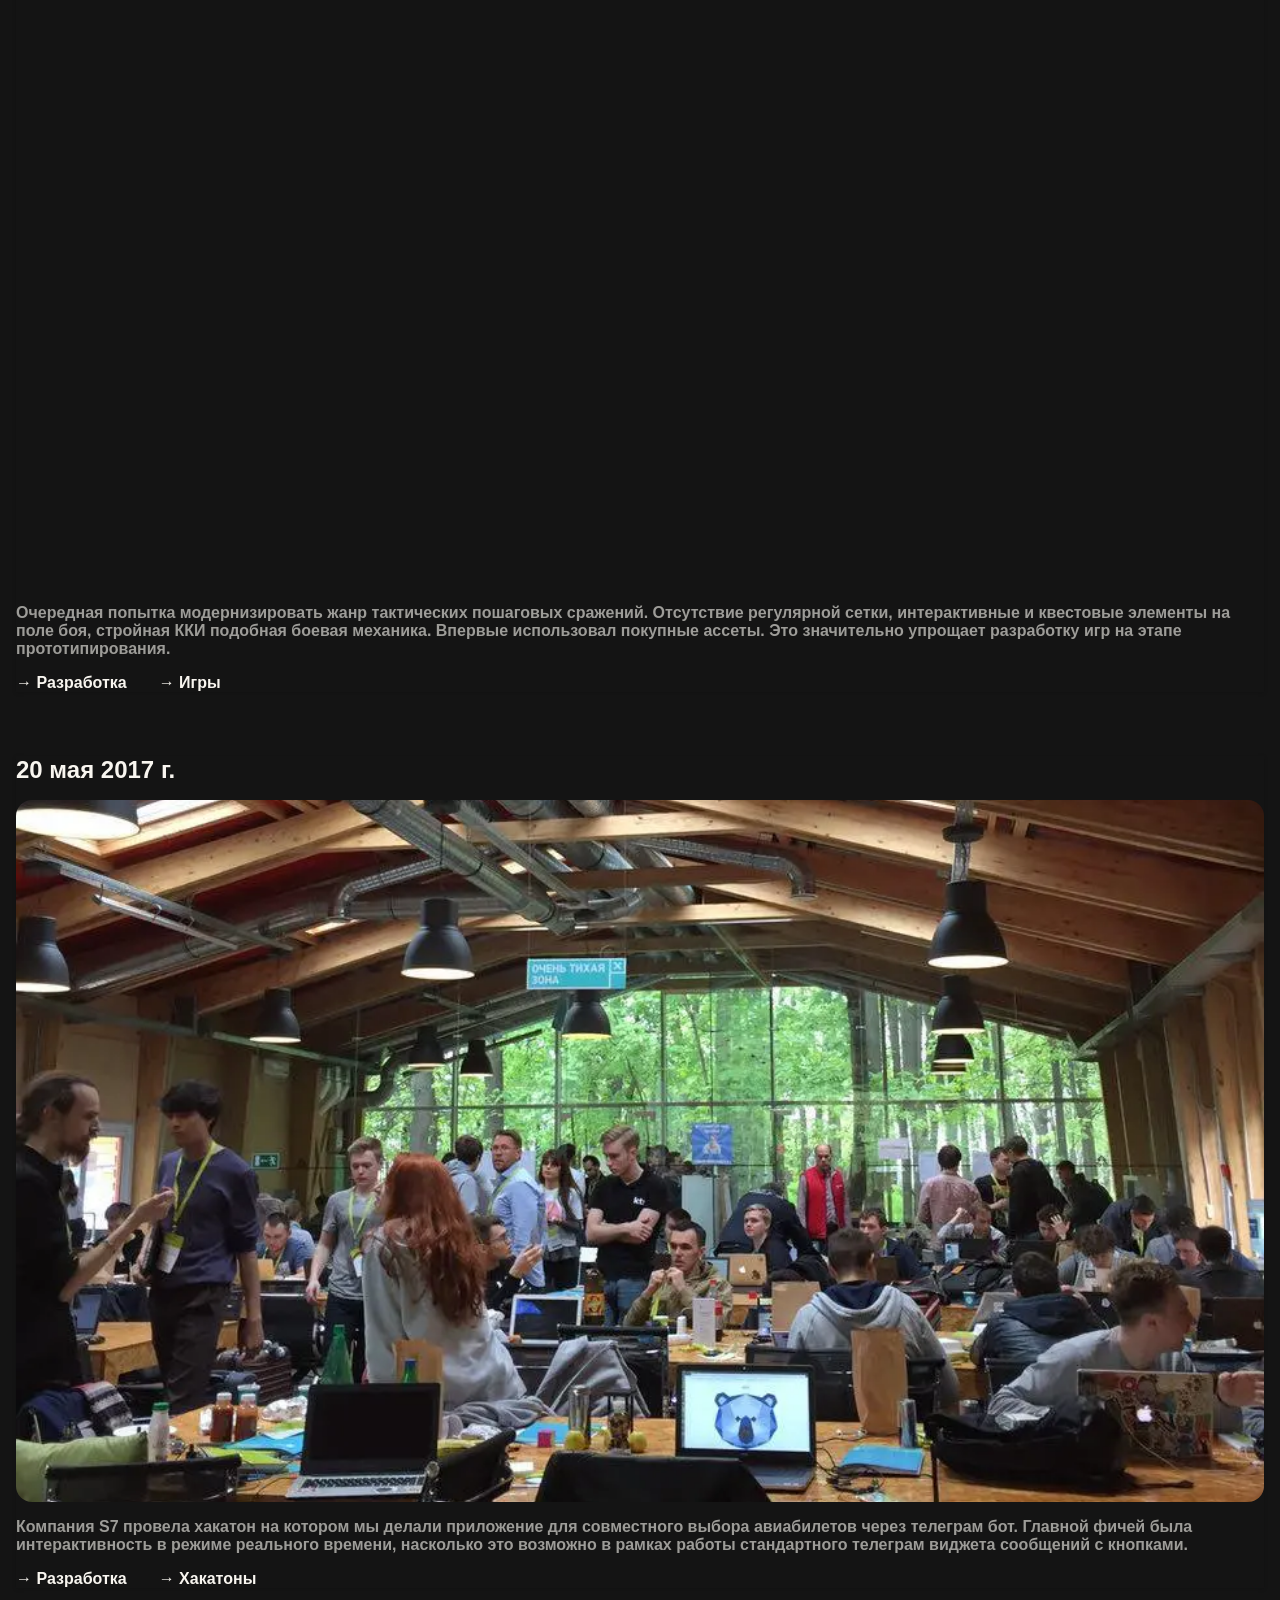
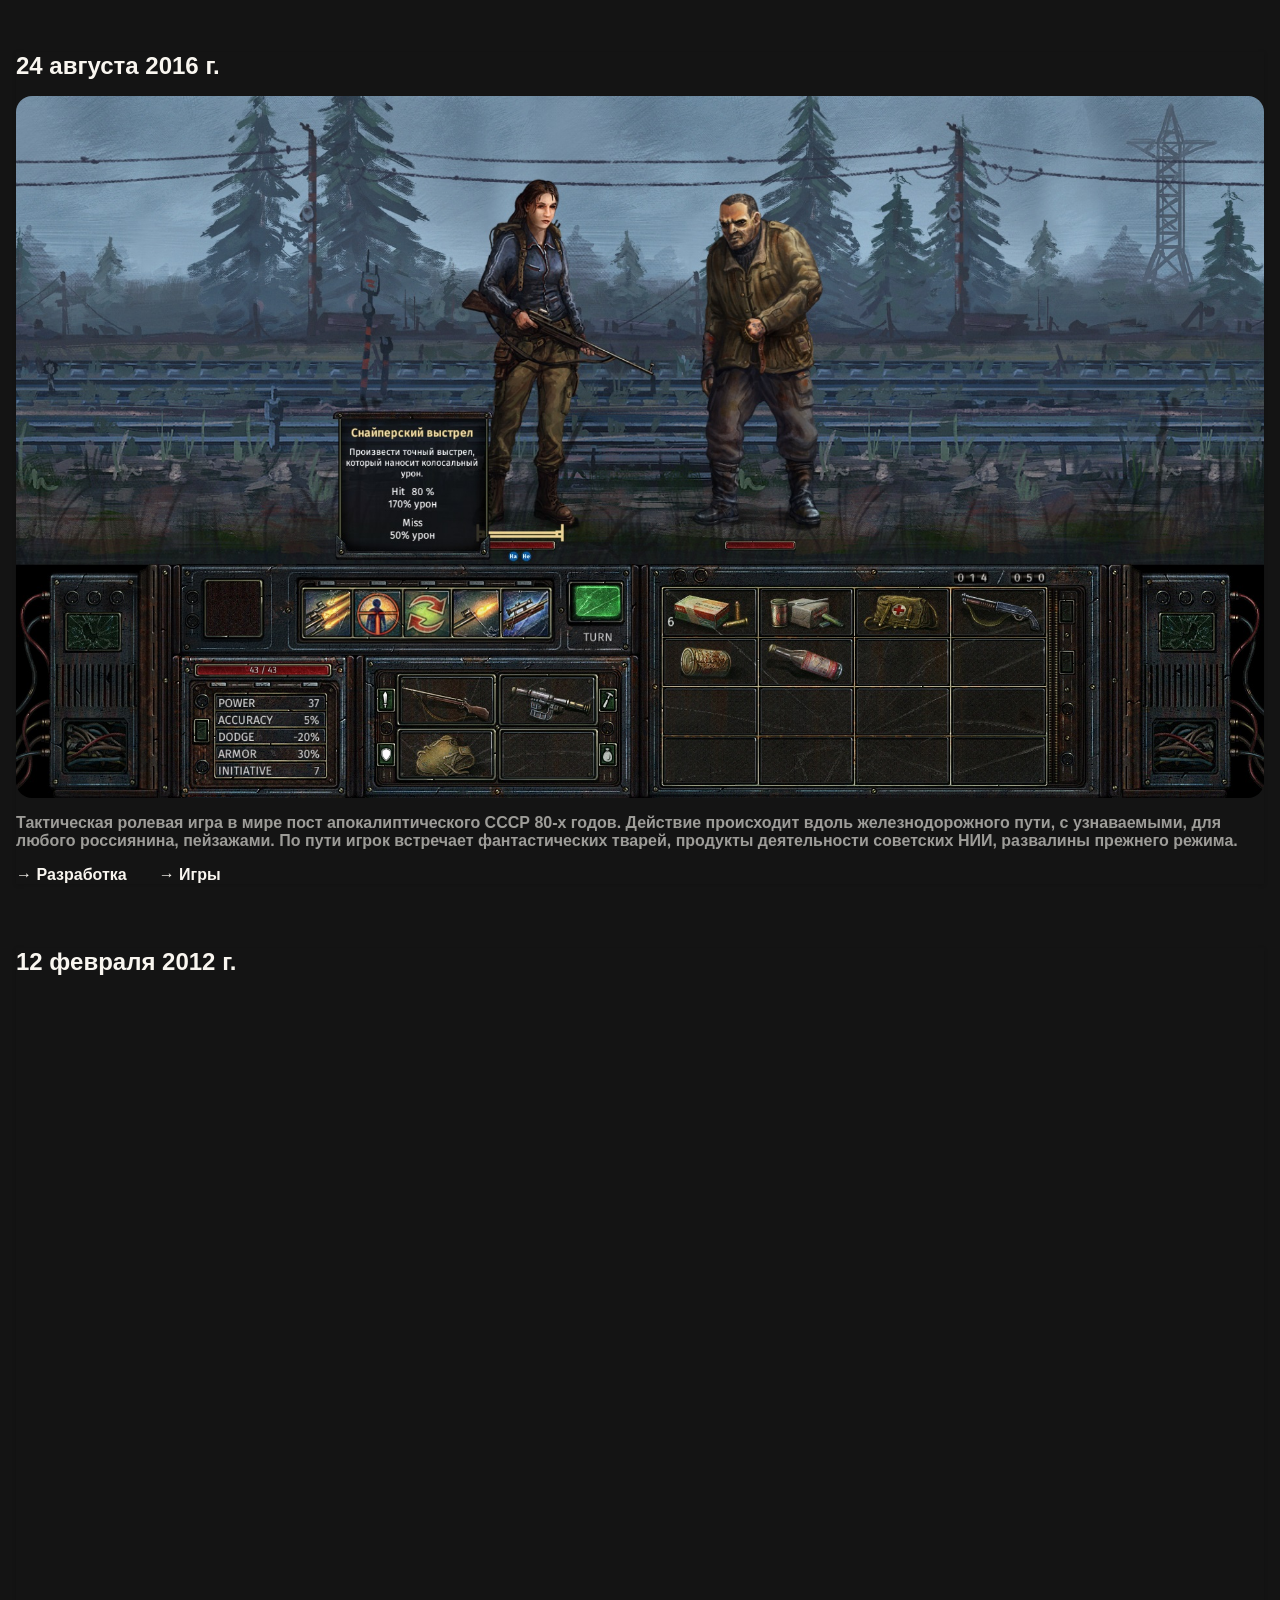
==== commit 80af5d99: "disable twitter meta tags" ====
--- a/index.html
+++ b/index.html
@@ -5,15 +5,15 @@
     <title>Лебедев Илья</title>
     <meta property="og:type" content="object" />
     <meta property="og:title" content="Лебедев Илья" />
-    <meta property="og:description" content="Вер5. Профессиональный программист, технический лидер и энтузиаст в разработке интересных IT проектов." />
+    <meta property="og:description" content="Профессиональный программист и энтузиаст в разработке интересных IT проектов." />
     <meta property="og:image" content="./static/html/preview.png" />
-    <meta property="og:image:width" content="1200" />
-	<meta property="og:image:height" content="600" />
+    <meta property="og:image:width" content="640" />
+	<meta property="og:image:height" content="640" />
     <meta property="og:image:type" content="image/png" />
-    <meta property="twitter:image:src" content="./static/html/preview.png" />
-    <meta property="twitter:card" content="summary_large_image" />
-    <meta property="twitter:title" content="Лебедев Илья" />
-    <meta property="twitter:description" content="Вер5Tw. Профессиональный программист, технический лидер и энтузиаст в разработке интересных IT проектов." />
+<!--    <meta property="twitter:image:src" content="./static/html/preview.png" />-->
+<!--    <meta property="twitter:card" content="summary_large_image" />-->
+<!--    <meta property="twitter:title" content="Лебедев Илья" />-->
+<!--    <meta property="twitter:description" content="Профессиональный программист, технический лидер и энтузиаст в разработке интересных IT проектов." />-->
     <script src="https://maps.api.2gis.ru/2.0/loader.js?pkg=full"></script>
     <script type="application/javascript" src="app/data.js"></script>
     <script type="application/javascript" src="app/main.js"></script>
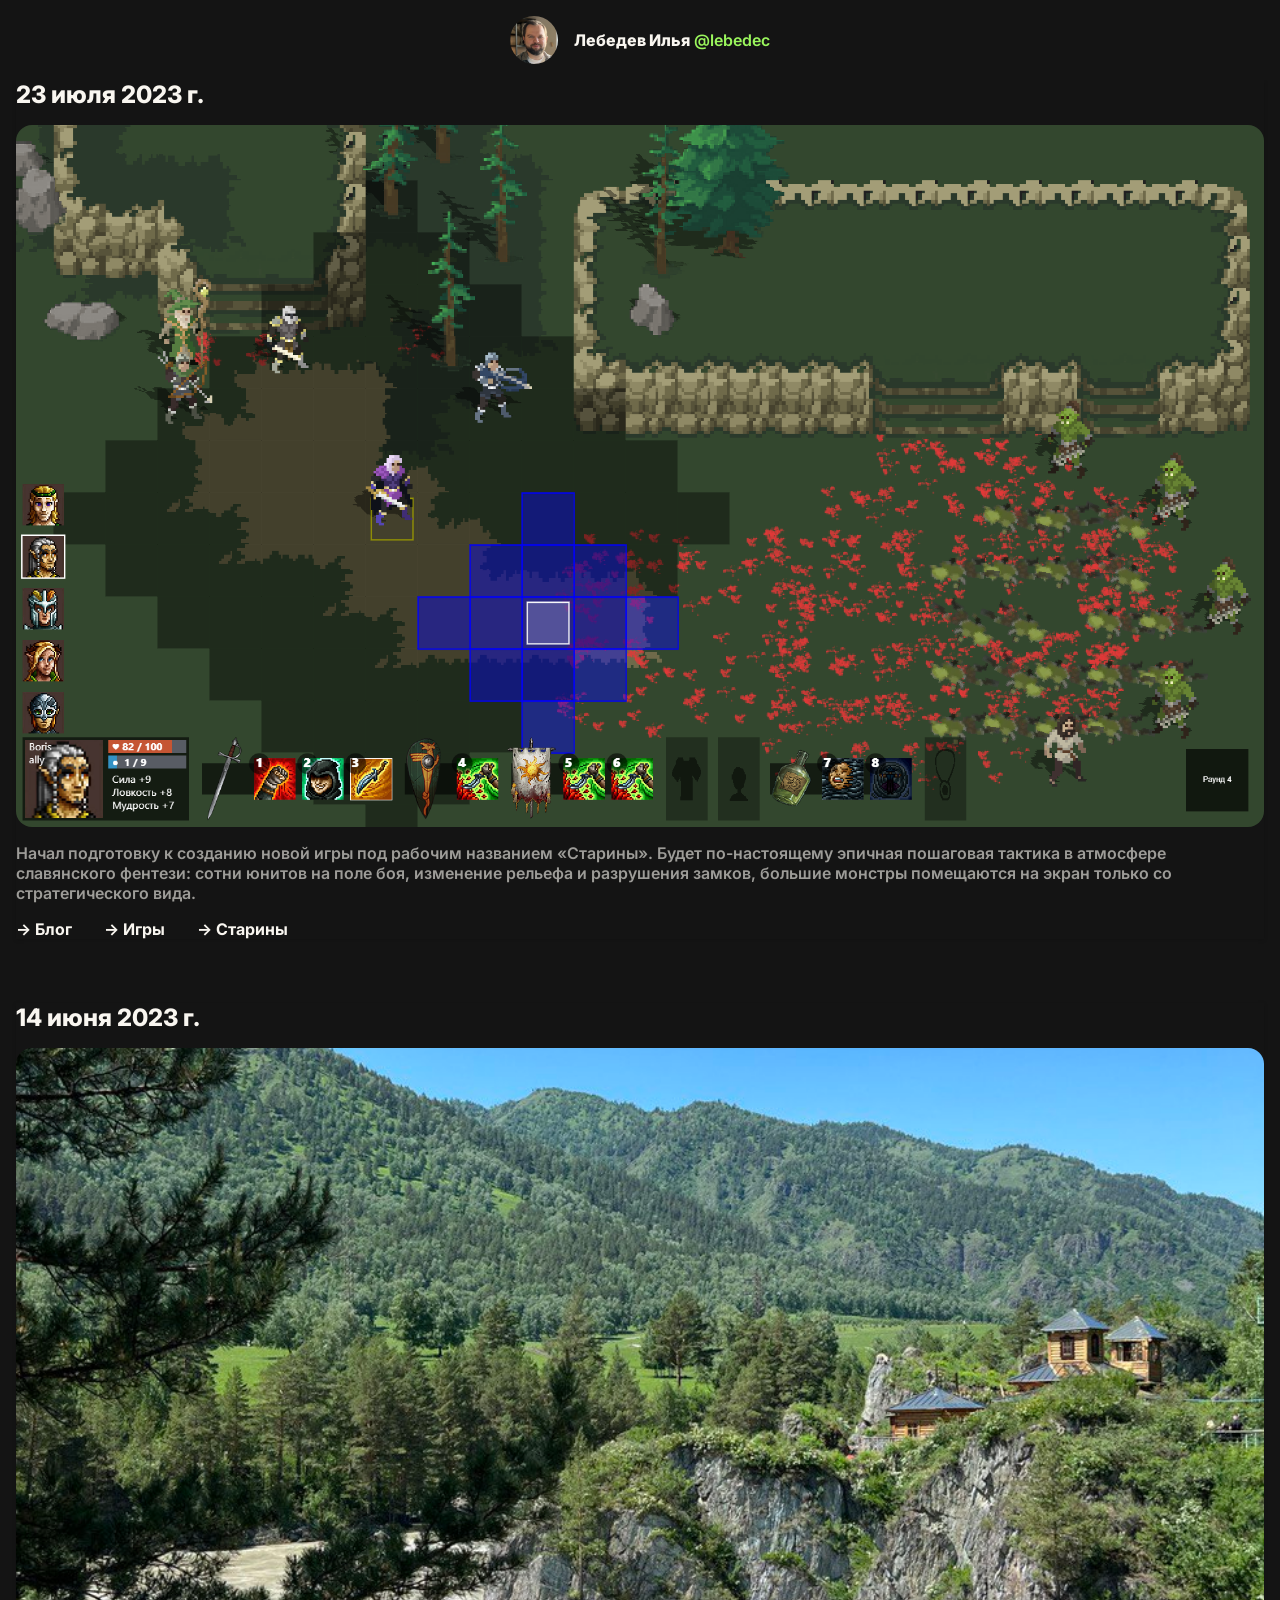
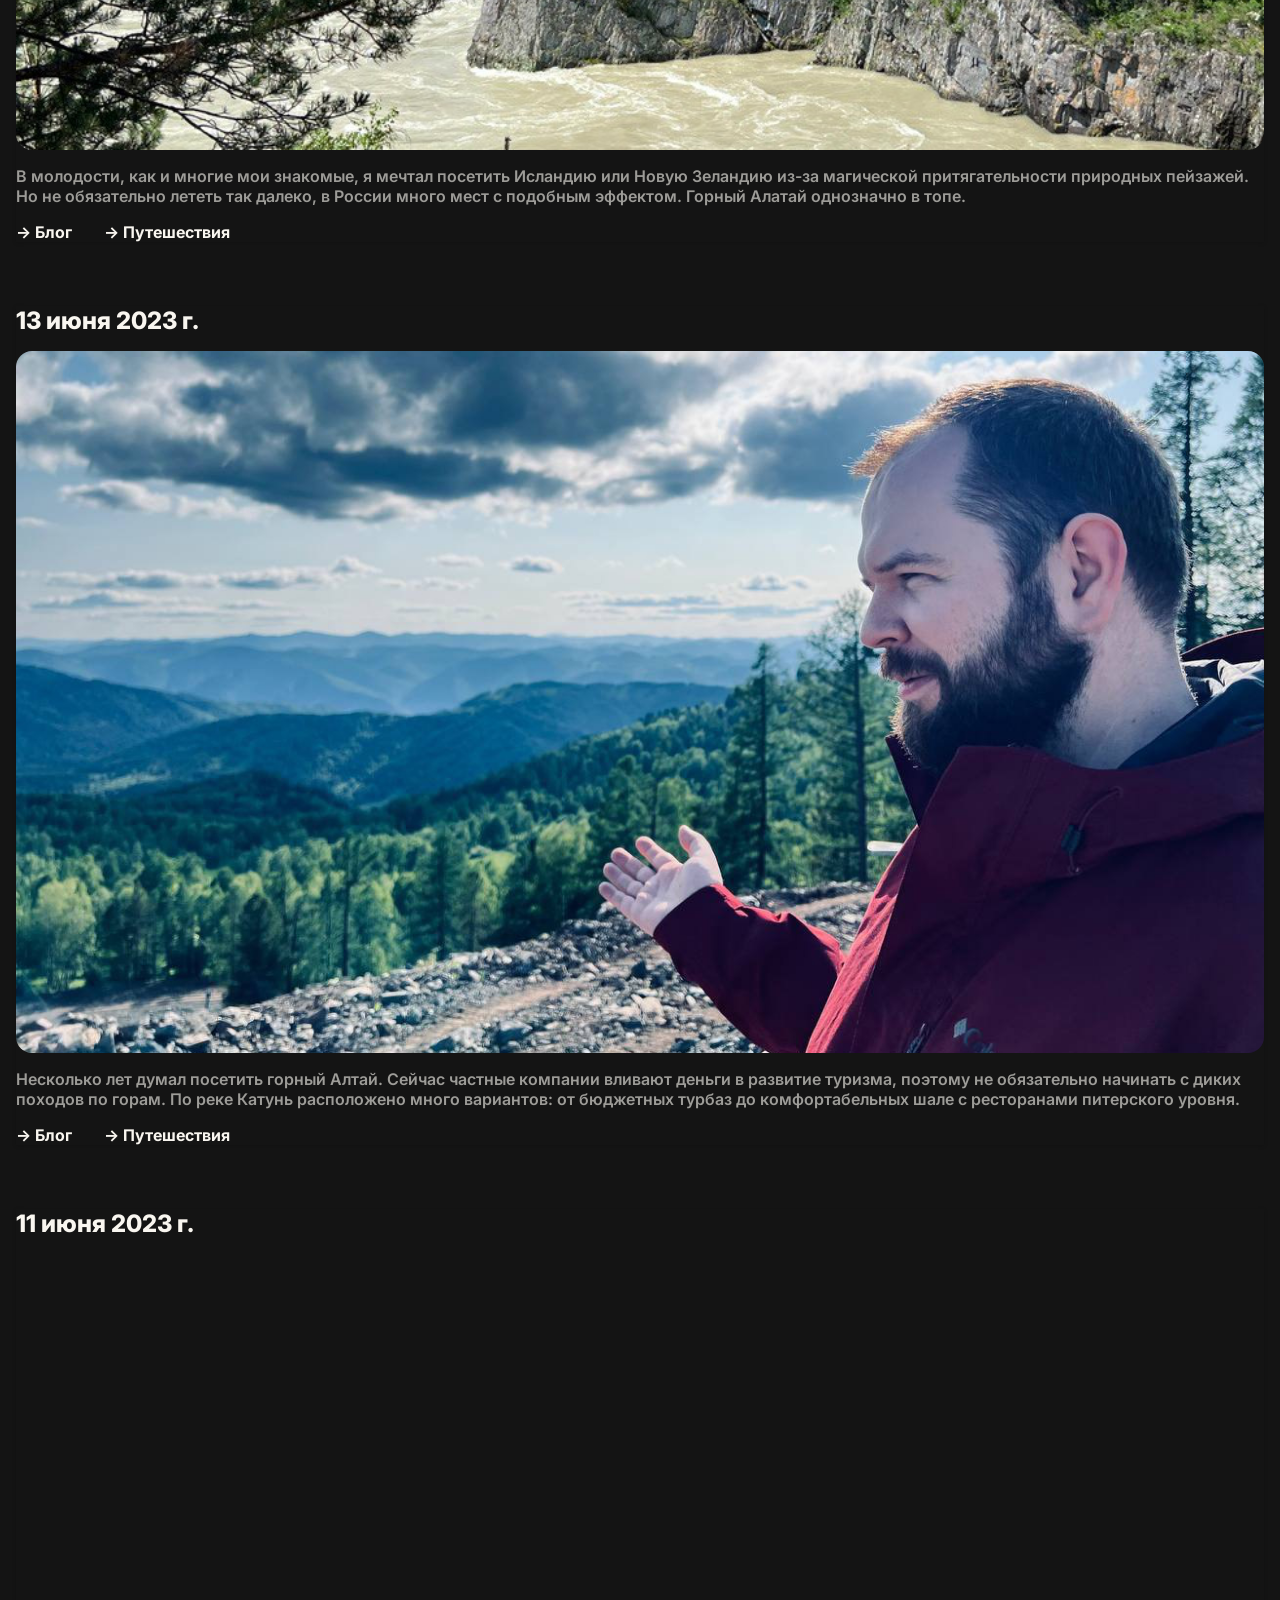
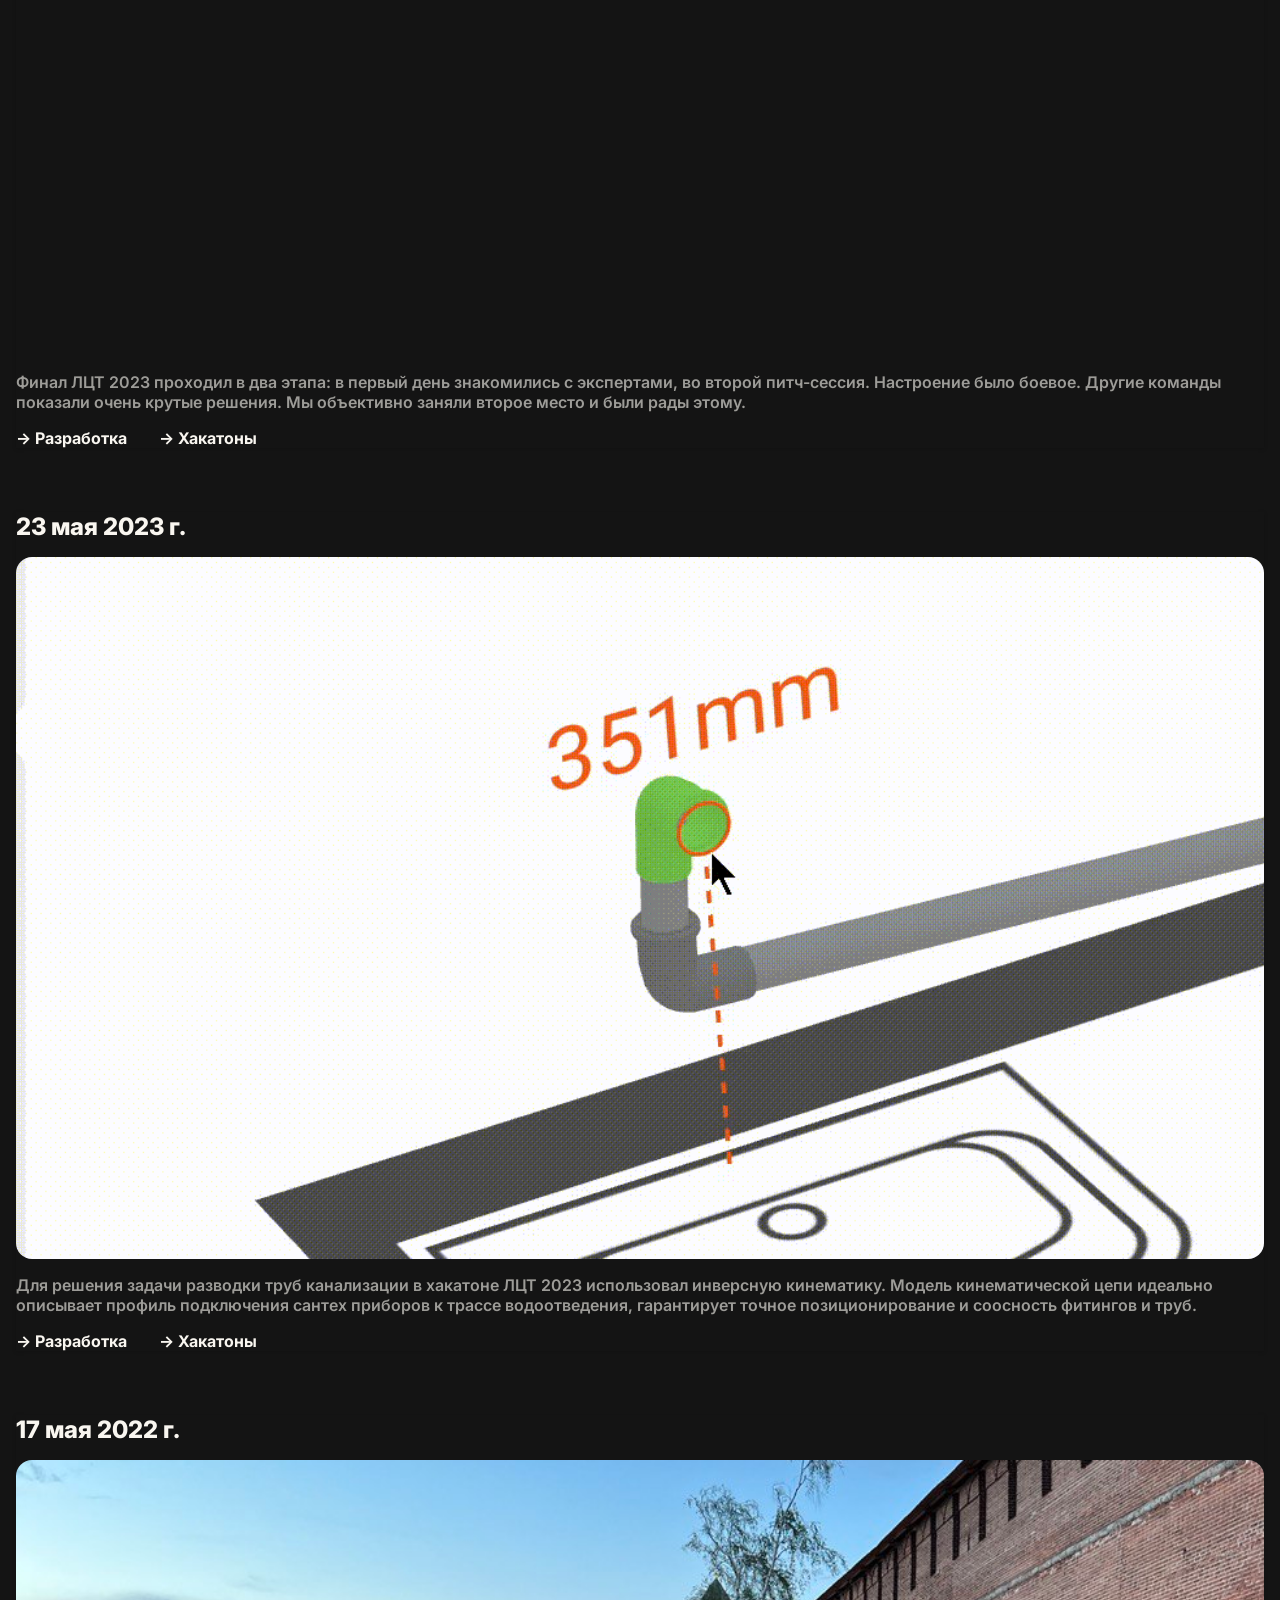
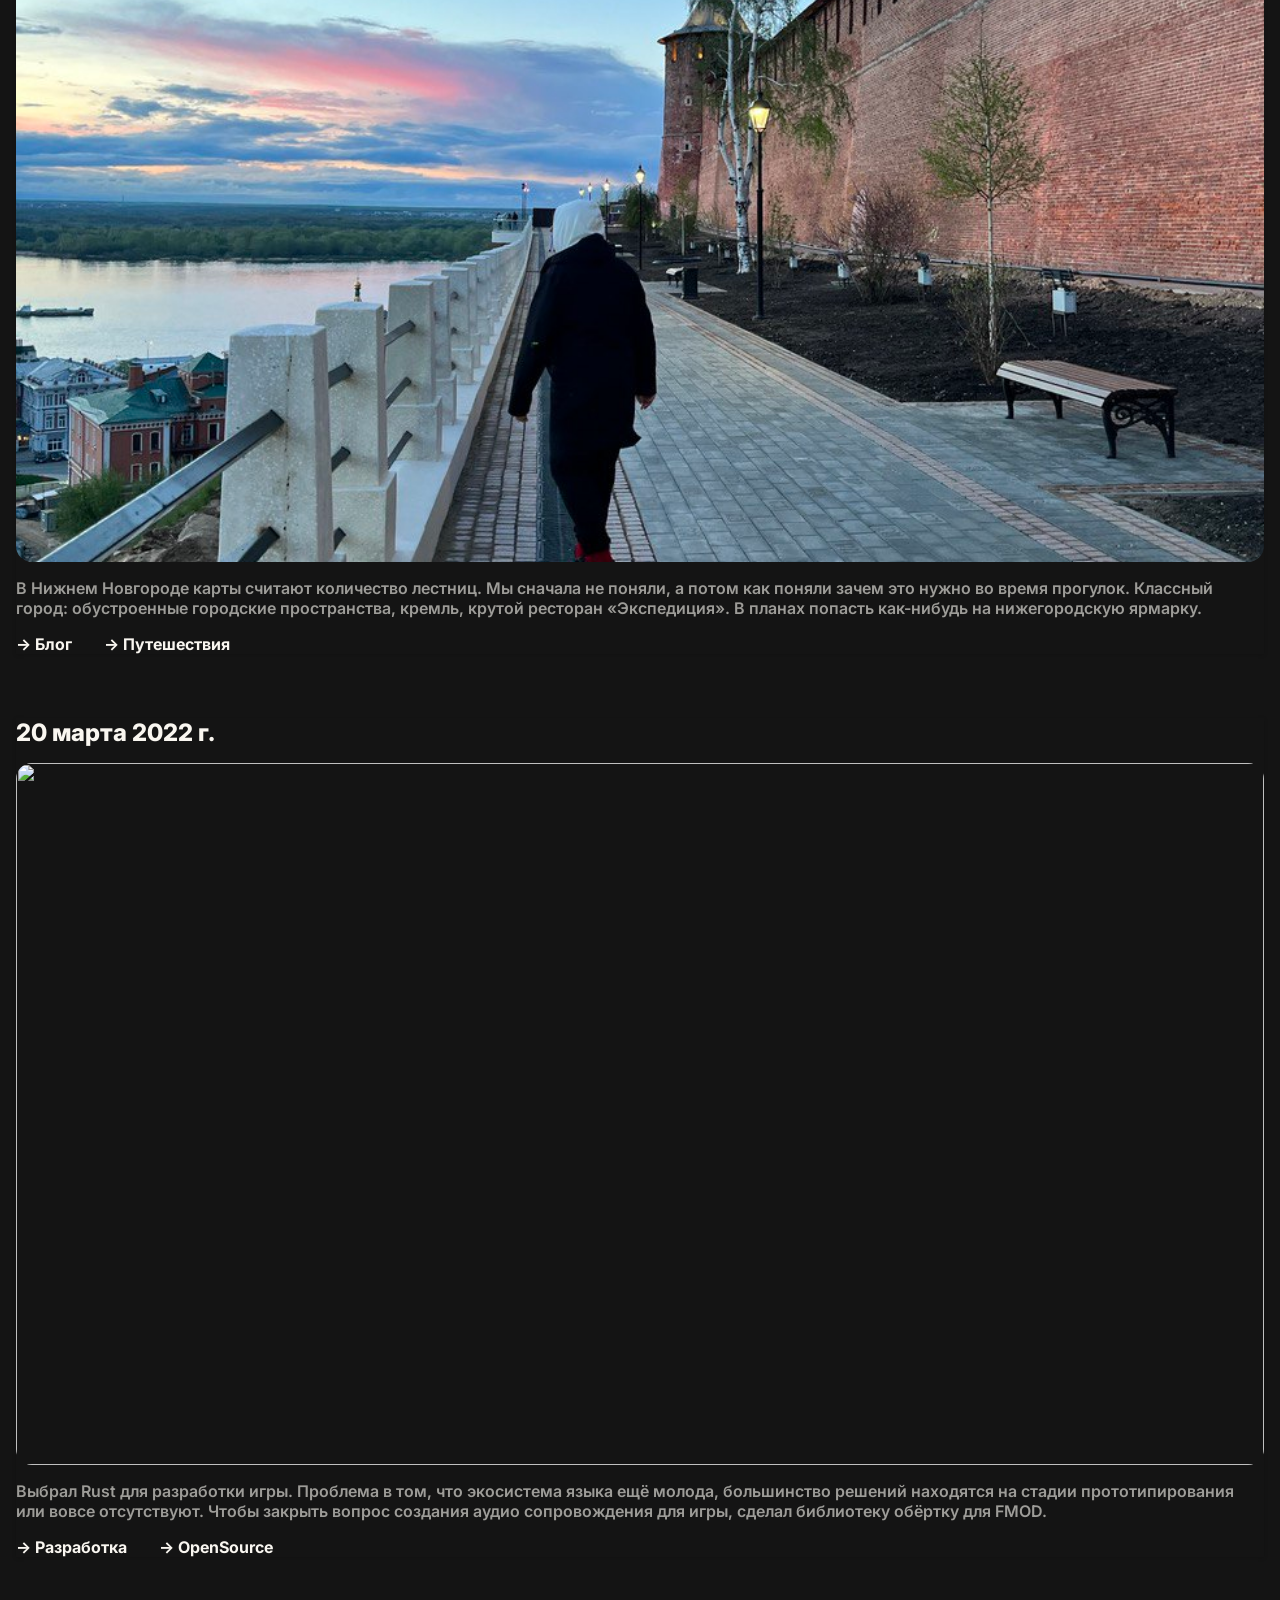
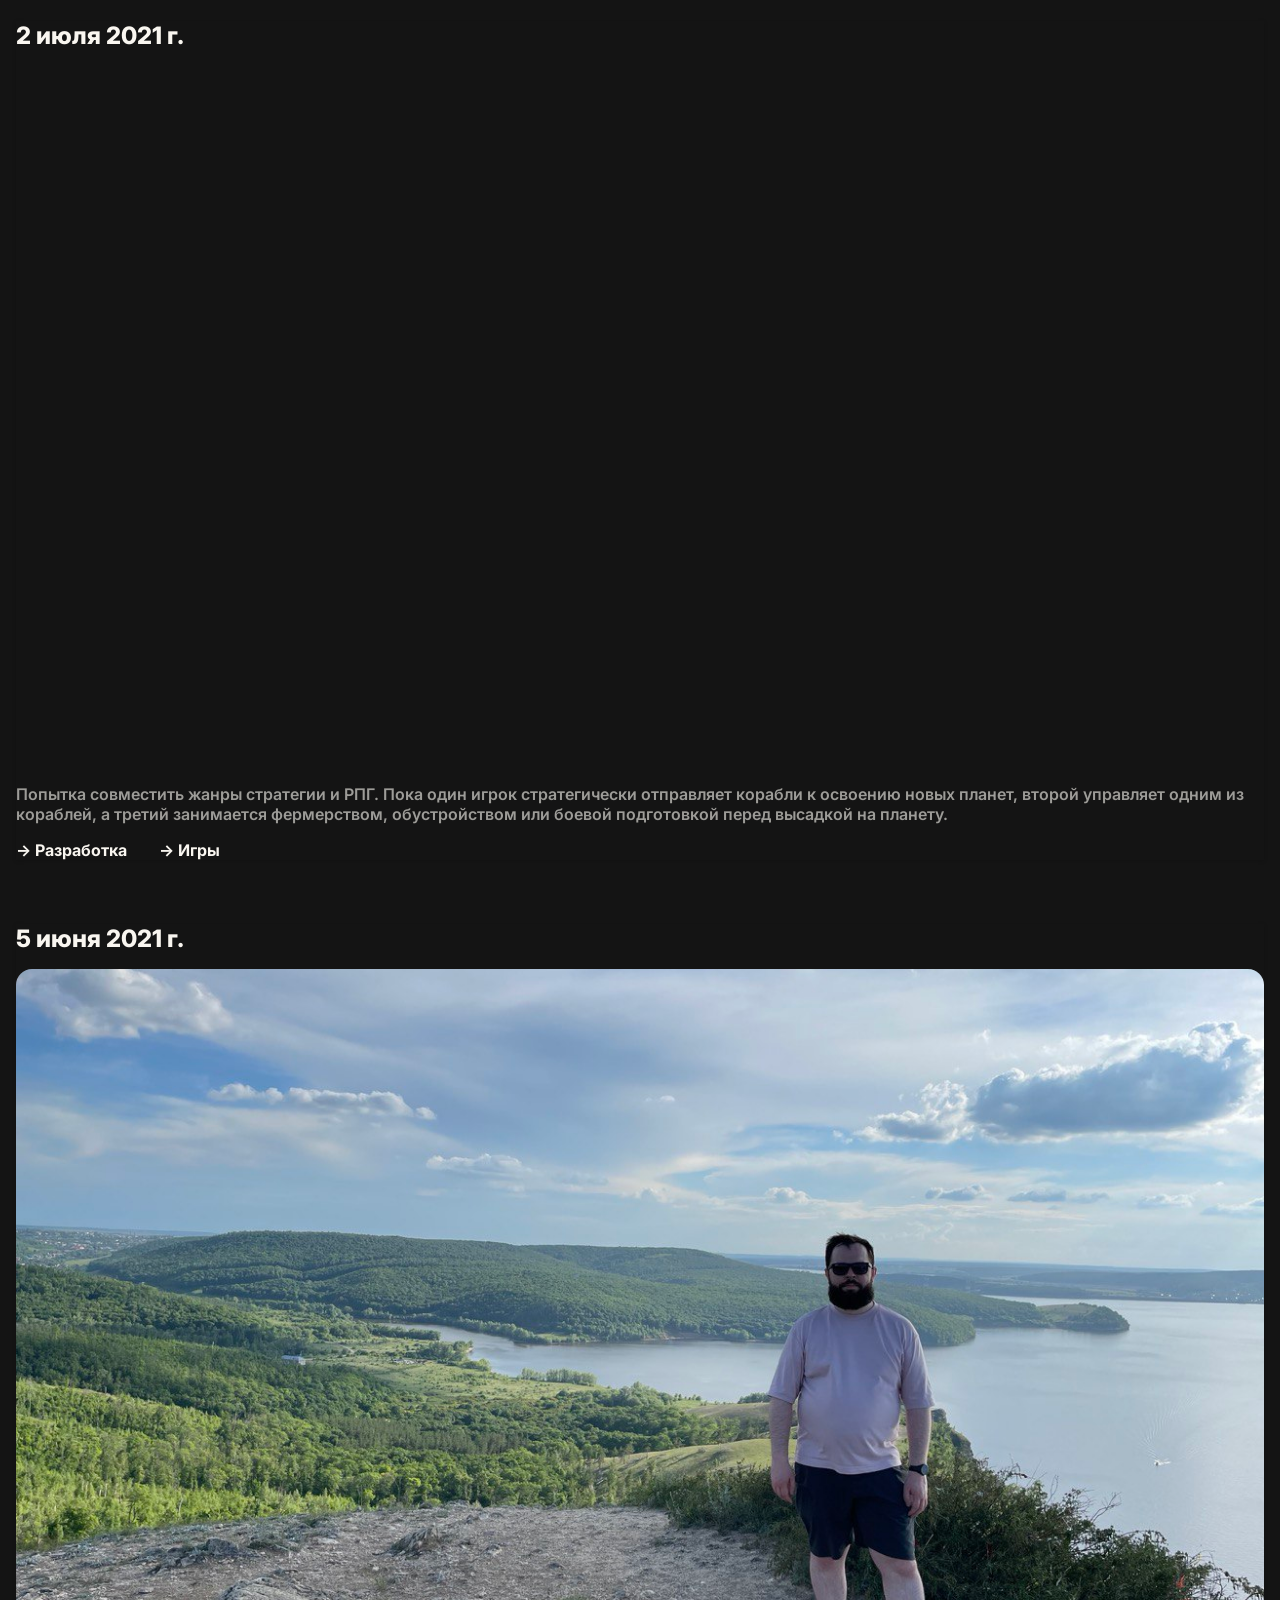
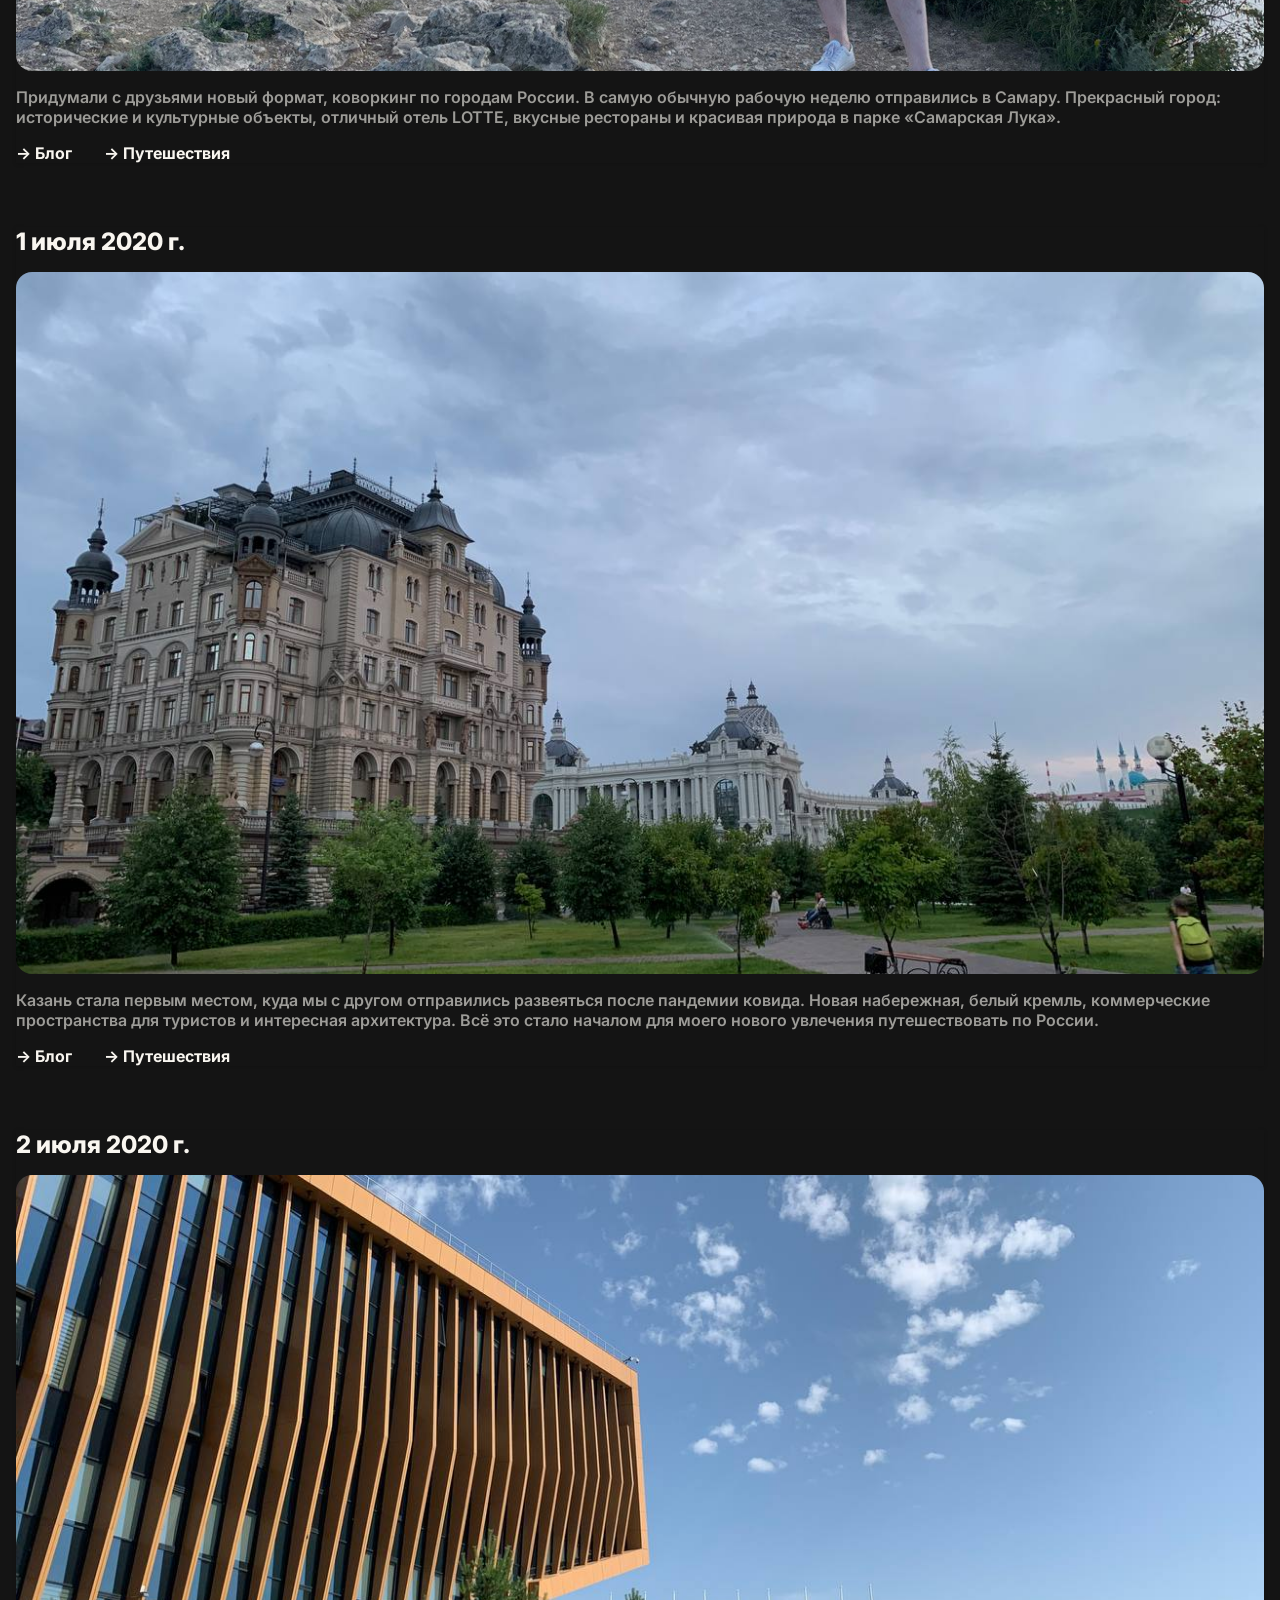
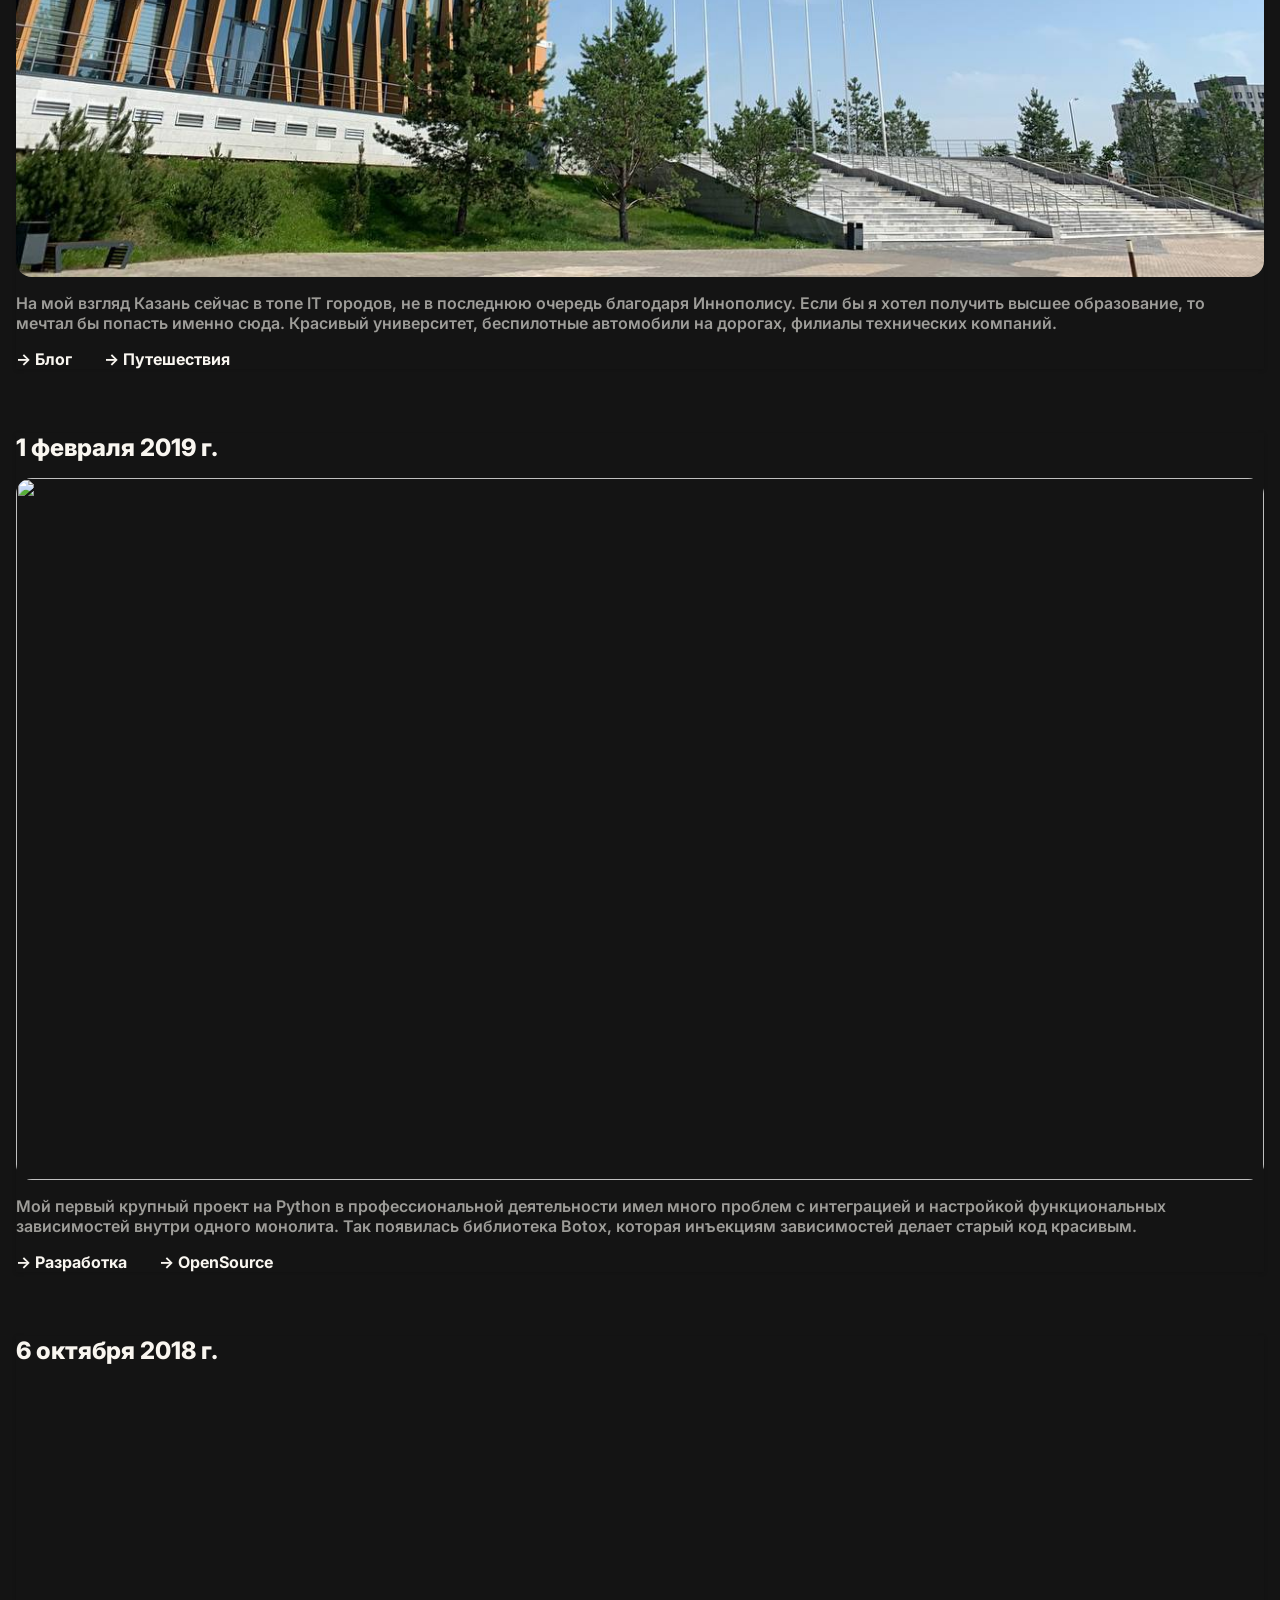
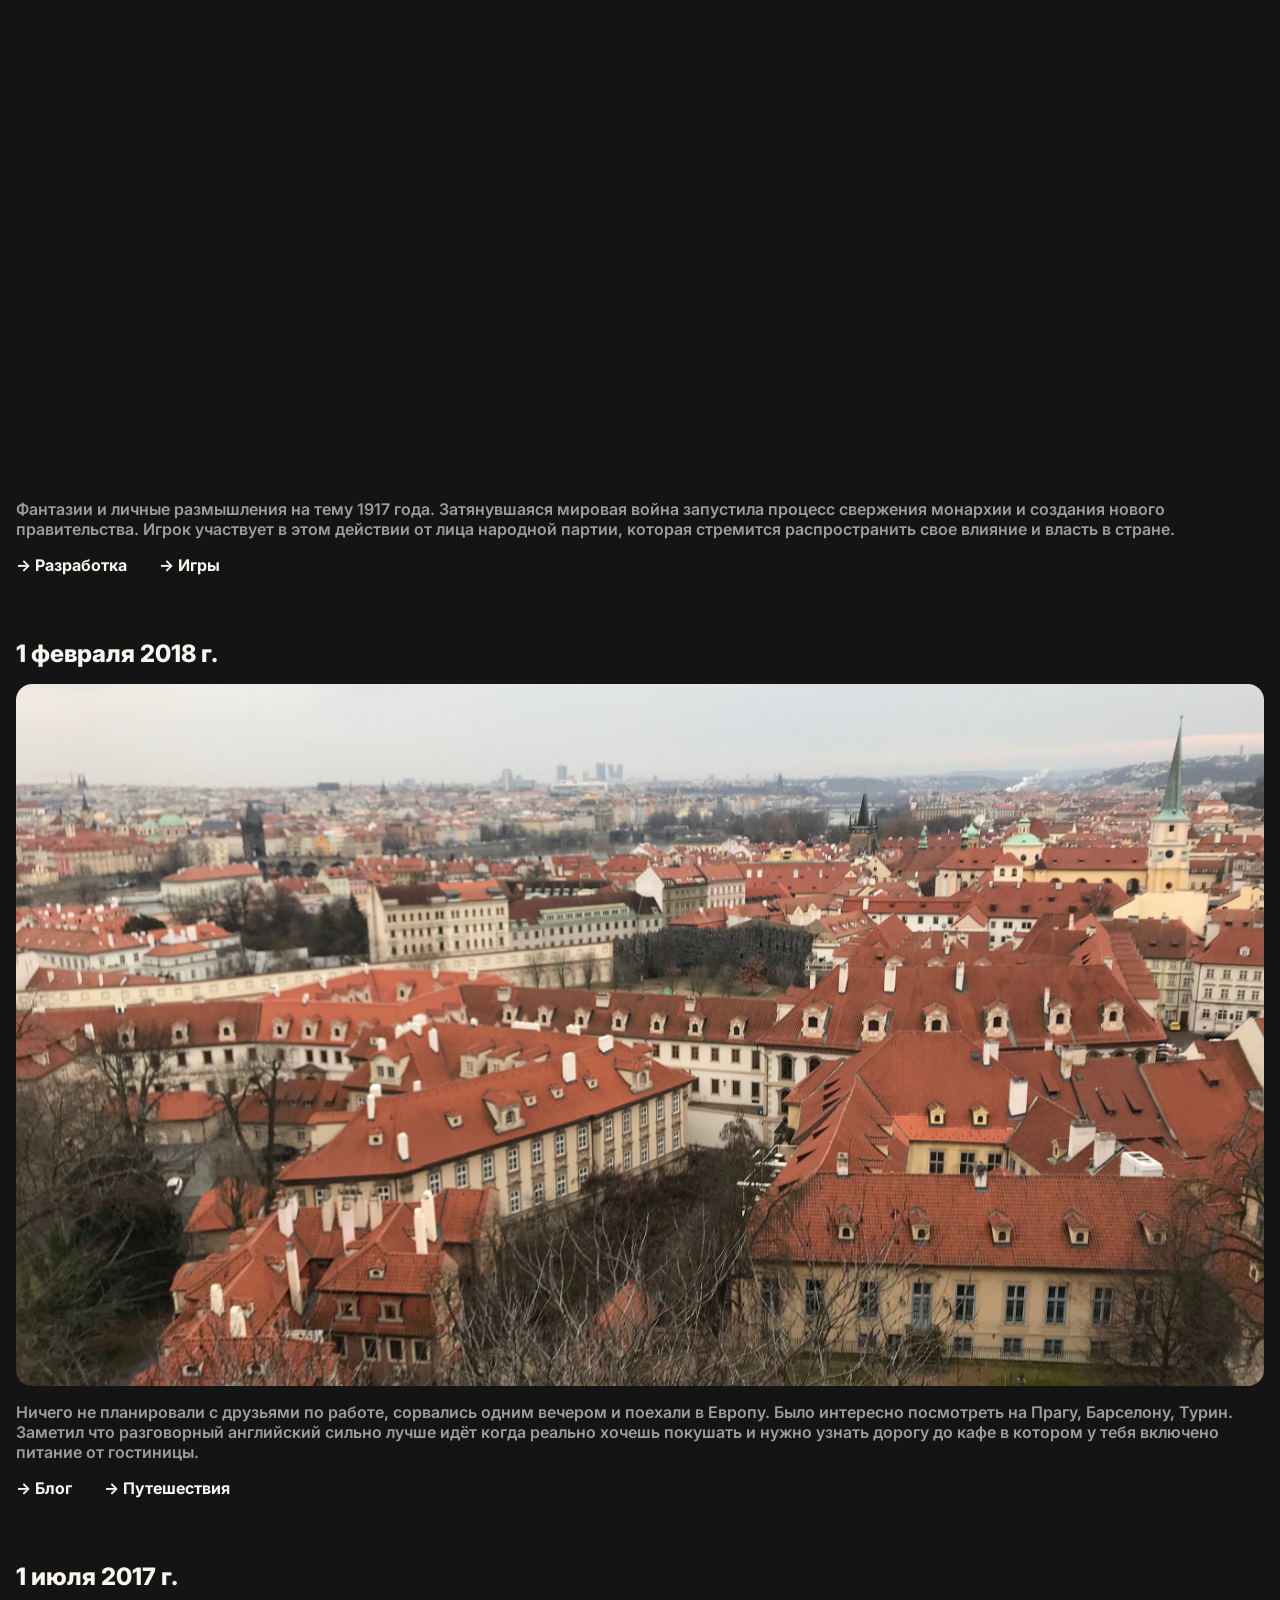
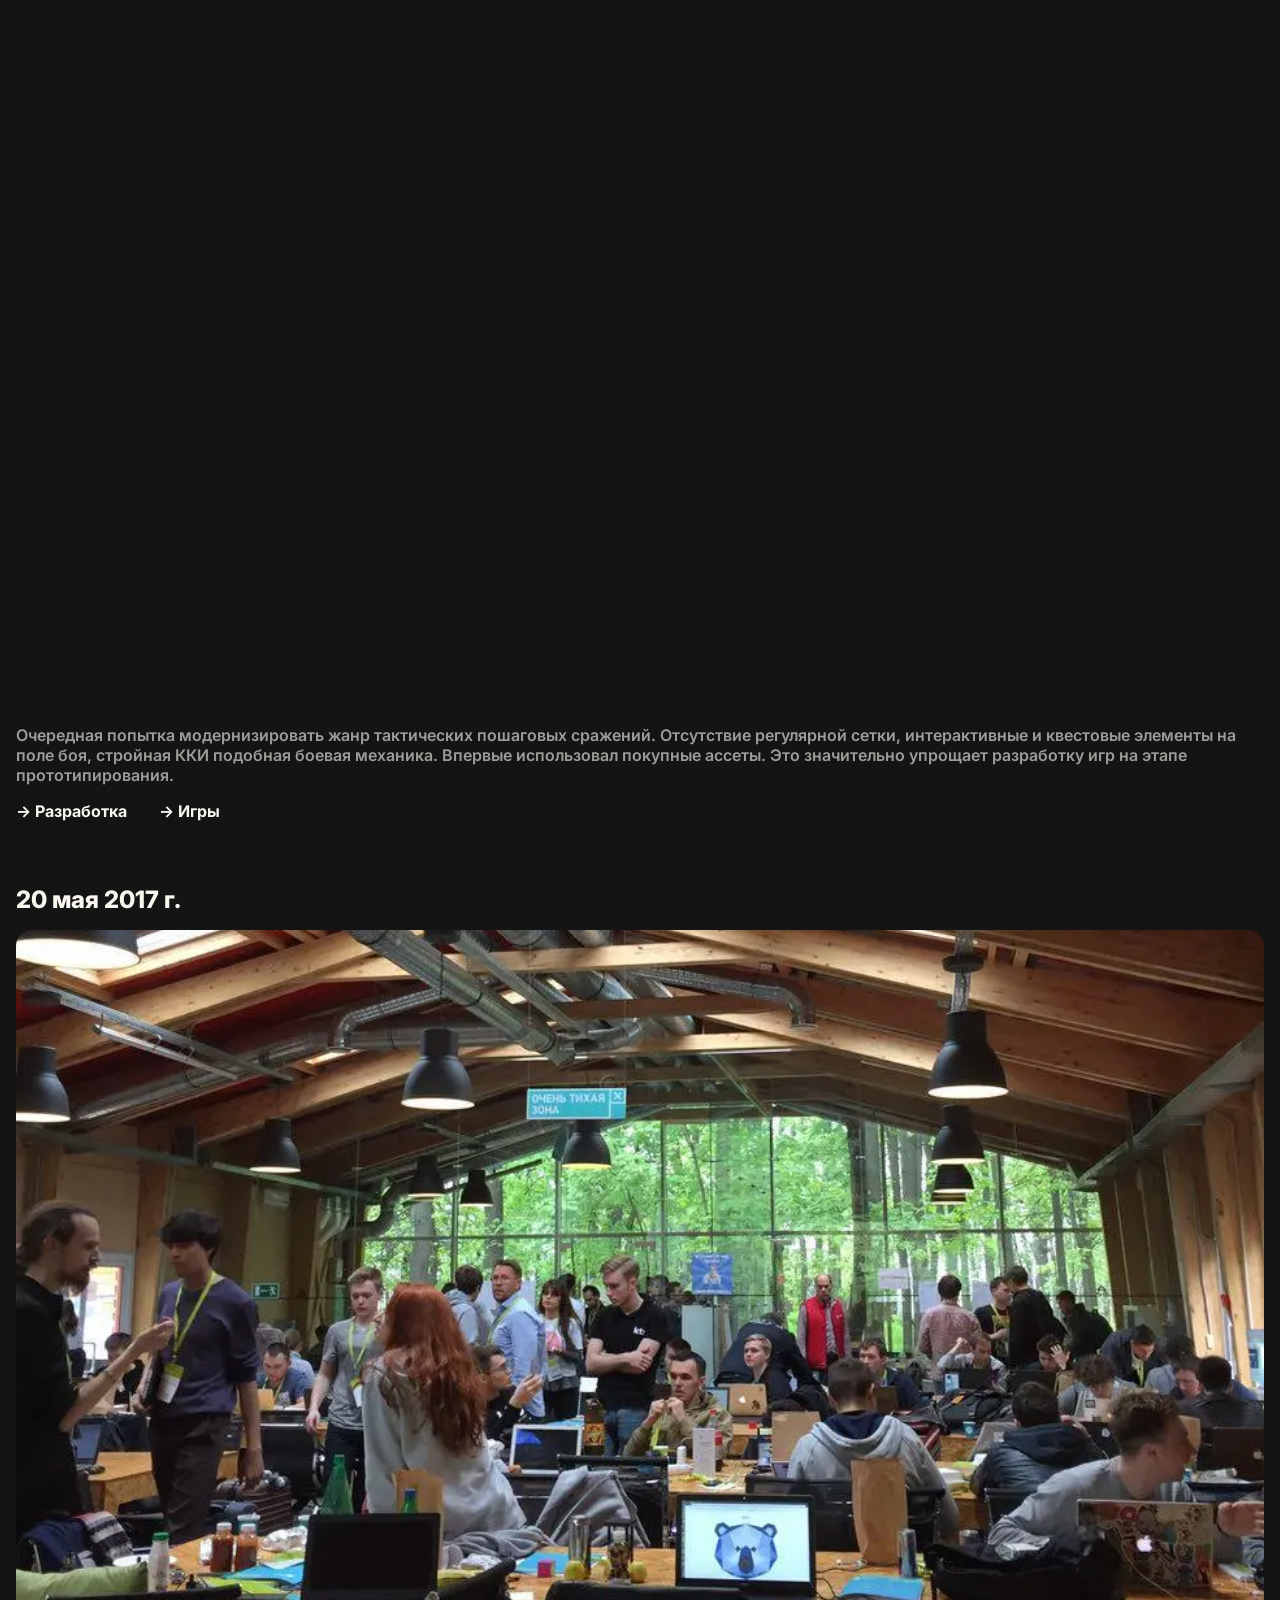
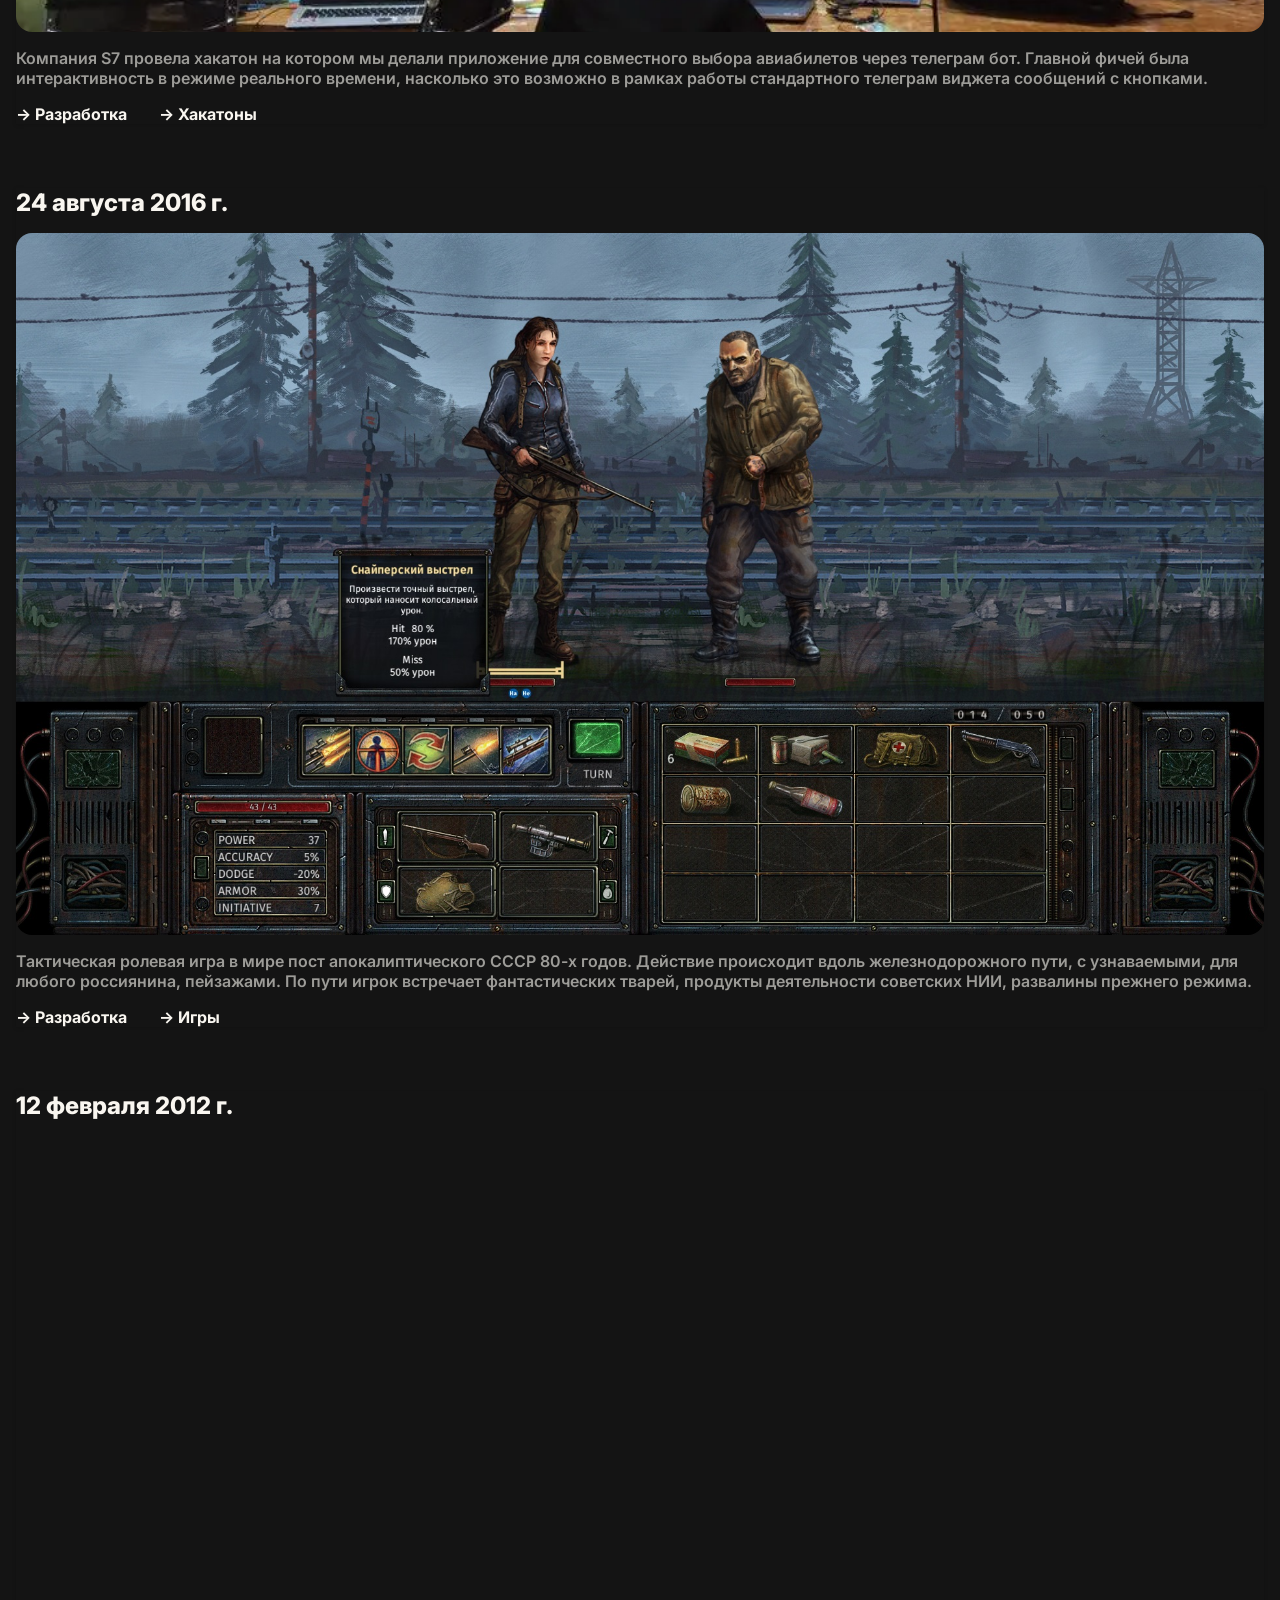
==== commit 2bb4fa69: "use Inter font" ====
--- a/index.html
+++ b/index.html
@@ -3,21 +3,26 @@
     <meta charset="UTF-8">
     <meta name="viewport" content="width=device-width, initial-scale=1">
     <title>Лебедев Илья</title>
-    <meta property="og:type" content="object" />
-    <meta property="og:title" content="Лебедев Илья" />
-    <meta property="og:description" content="Профессиональный программист и энтузиаст в разработке интересных IT проектов." />
-    <meta property="og:image" content="./static/html/preview.png" />
-    <meta property="og:image:width" content="640" />
-	<meta property="og:image:height" content="640" />
-    <meta property="og:image:type" content="image/png" />
-<!--    <meta property="twitter:image:src" content="./static/html/preview.png" />-->
-<!--    <meta property="twitter:card" content="summary_large_image" />-->
-<!--    <meta property="twitter:title" content="Лебедев Илья" />-->
-<!--    <meta property="twitter:description" content="Профессиональный программист, технический лидер и энтузиаст в разработке интересных IT проектов." />-->
+    <meta property="og:type" content="object"/>
+    <meta property="og:title" content="Лебедев Илья"/>
+    <meta property="og:description"
+          content="Профессиональный программист и энтузиаст в разработке интересных IT проектов."/>
+    <meta property="og:image" content="./static/html/preview.png"/>
+    <meta property="og:image:width" content="640"/>
+    <meta property="og:image:height" content="640"/>
+    <meta property="og:image:type" content="image/png"/>
+    <!--    <meta property="twitter:image:src" content="./static/html/preview.png" />-->
+    <!--    <meta property="twitter:card" content="summary_large_image" />-->
+    <!--    <meta property="twitter:title" content="Лебедев Илья" />-->
+    <!--    <meta property="twitter:description" content="Профессиональный программист, технический лидер и энтузиаст в разработке интересных IT проектов." />-->
     <script src="https://maps.api.2gis.ru/2.0/loader.js?pkg=full"></script>
     <script type="application/javascript" src="app/data.js"></script>
     <script type="application/javascript" src="app/main.js"></script>
     <script src="https://player.vimeo.com/api/player.js"></script>
+    <link rel="preconnect" href="https://fonts.googleapis.com">
+    <link rel="preconnect" href="https://fonts.gstatic.com" crossorigin>
+    <link href="https://fonts.googleapis.com/css2?family=Inter:wght@300;400;500;600;700;800;900&display=swap"
+          rel="stylesheet">
     <link href="app/styles.css" rel="stylesheet"/>
 </head>
 <body>
--- a/app/styles.css
+++ b/app/styles.css
@@ -1,5 +1,5 @@
 body {
-    font-family: -apple-system, BlinkMacSystemFont, Arial, sans-serif;
+    font-family: 'Inter', sans-serif;
     background-color: #141414;
     min-height: 100vh;
     min-width: 320px;
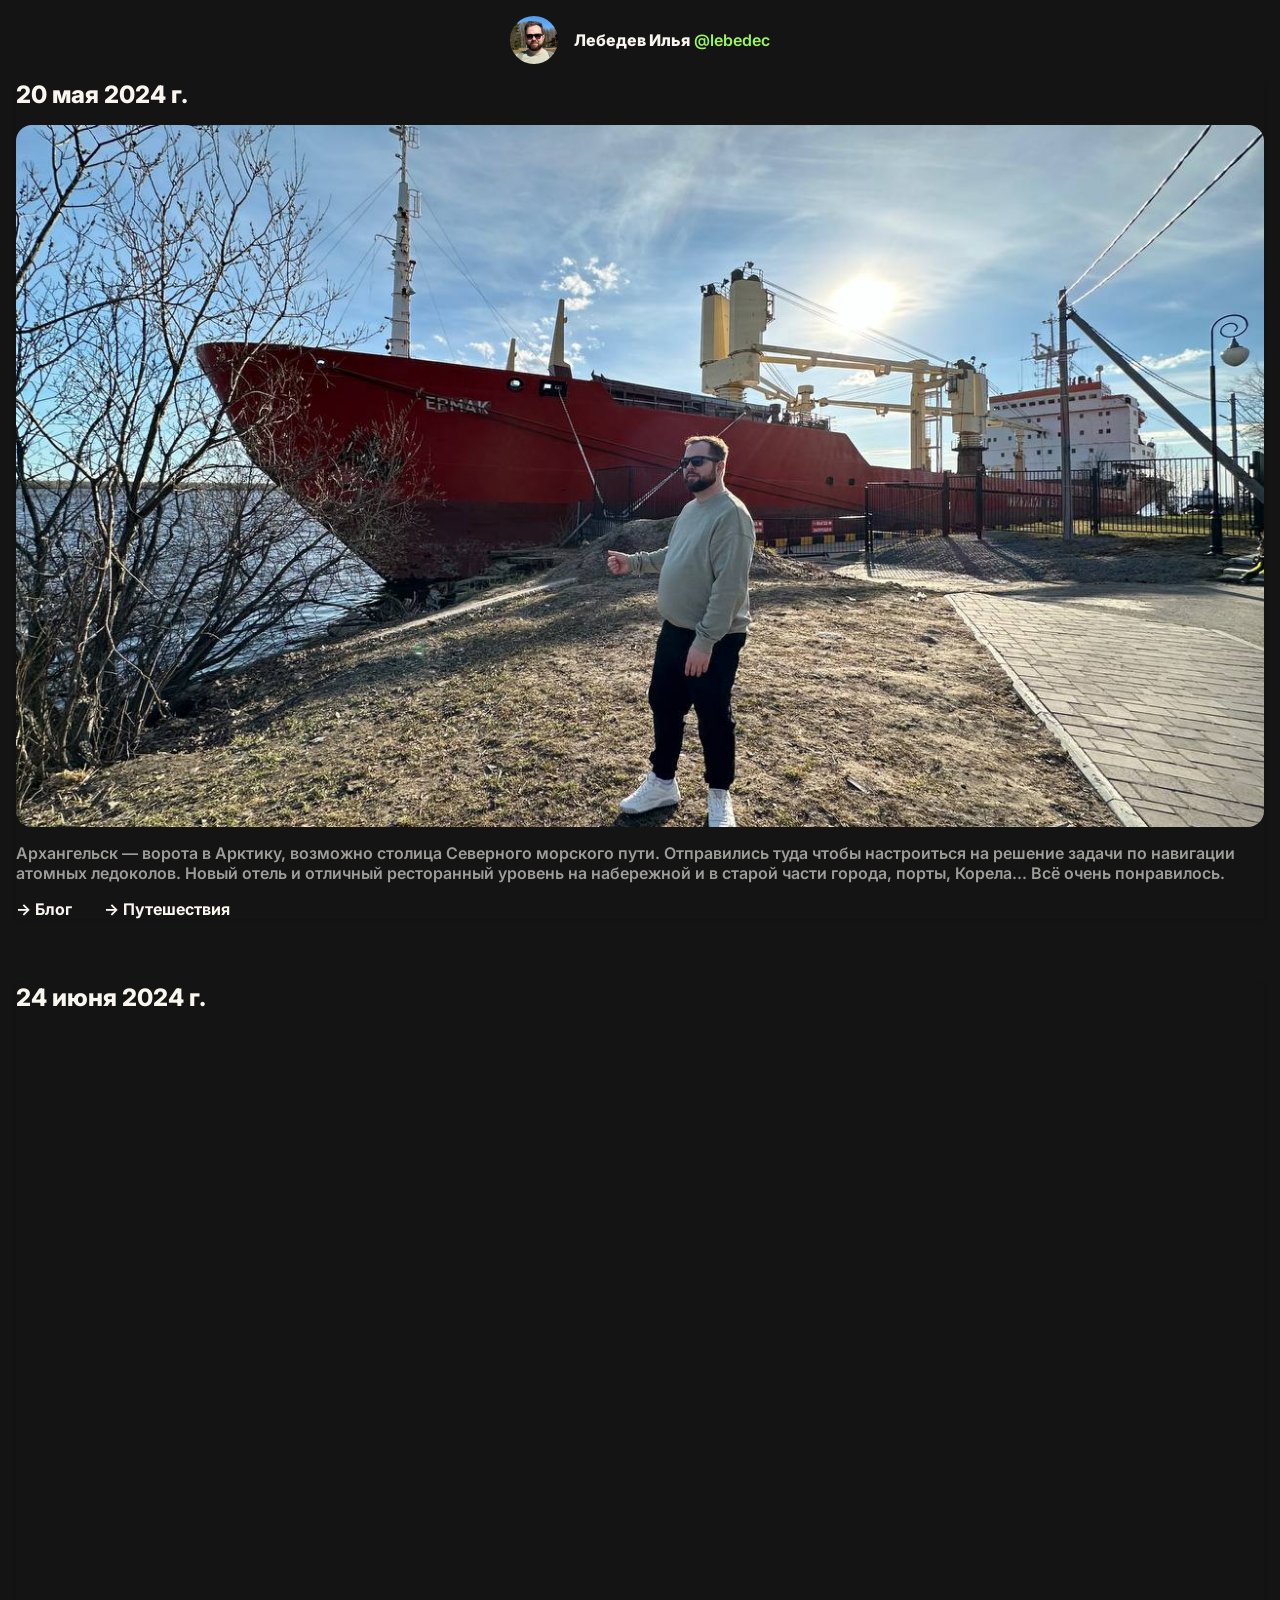
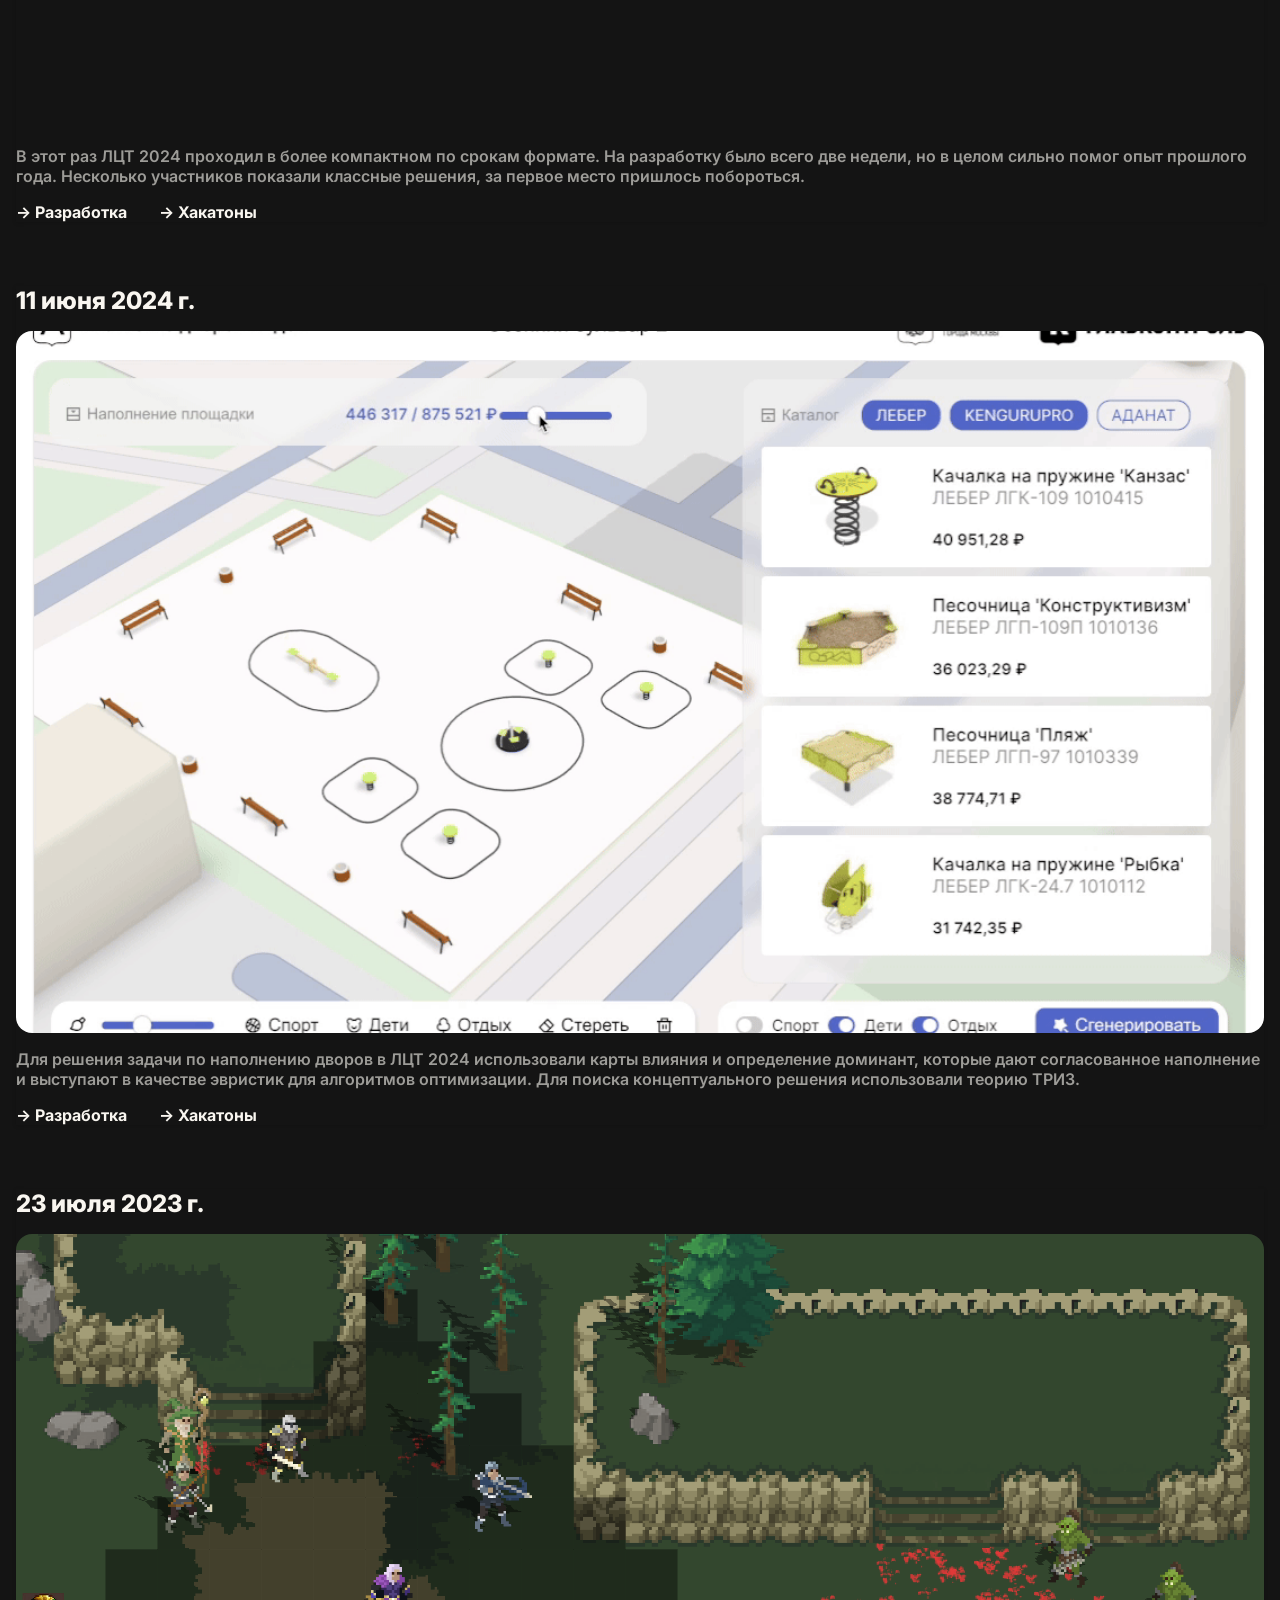
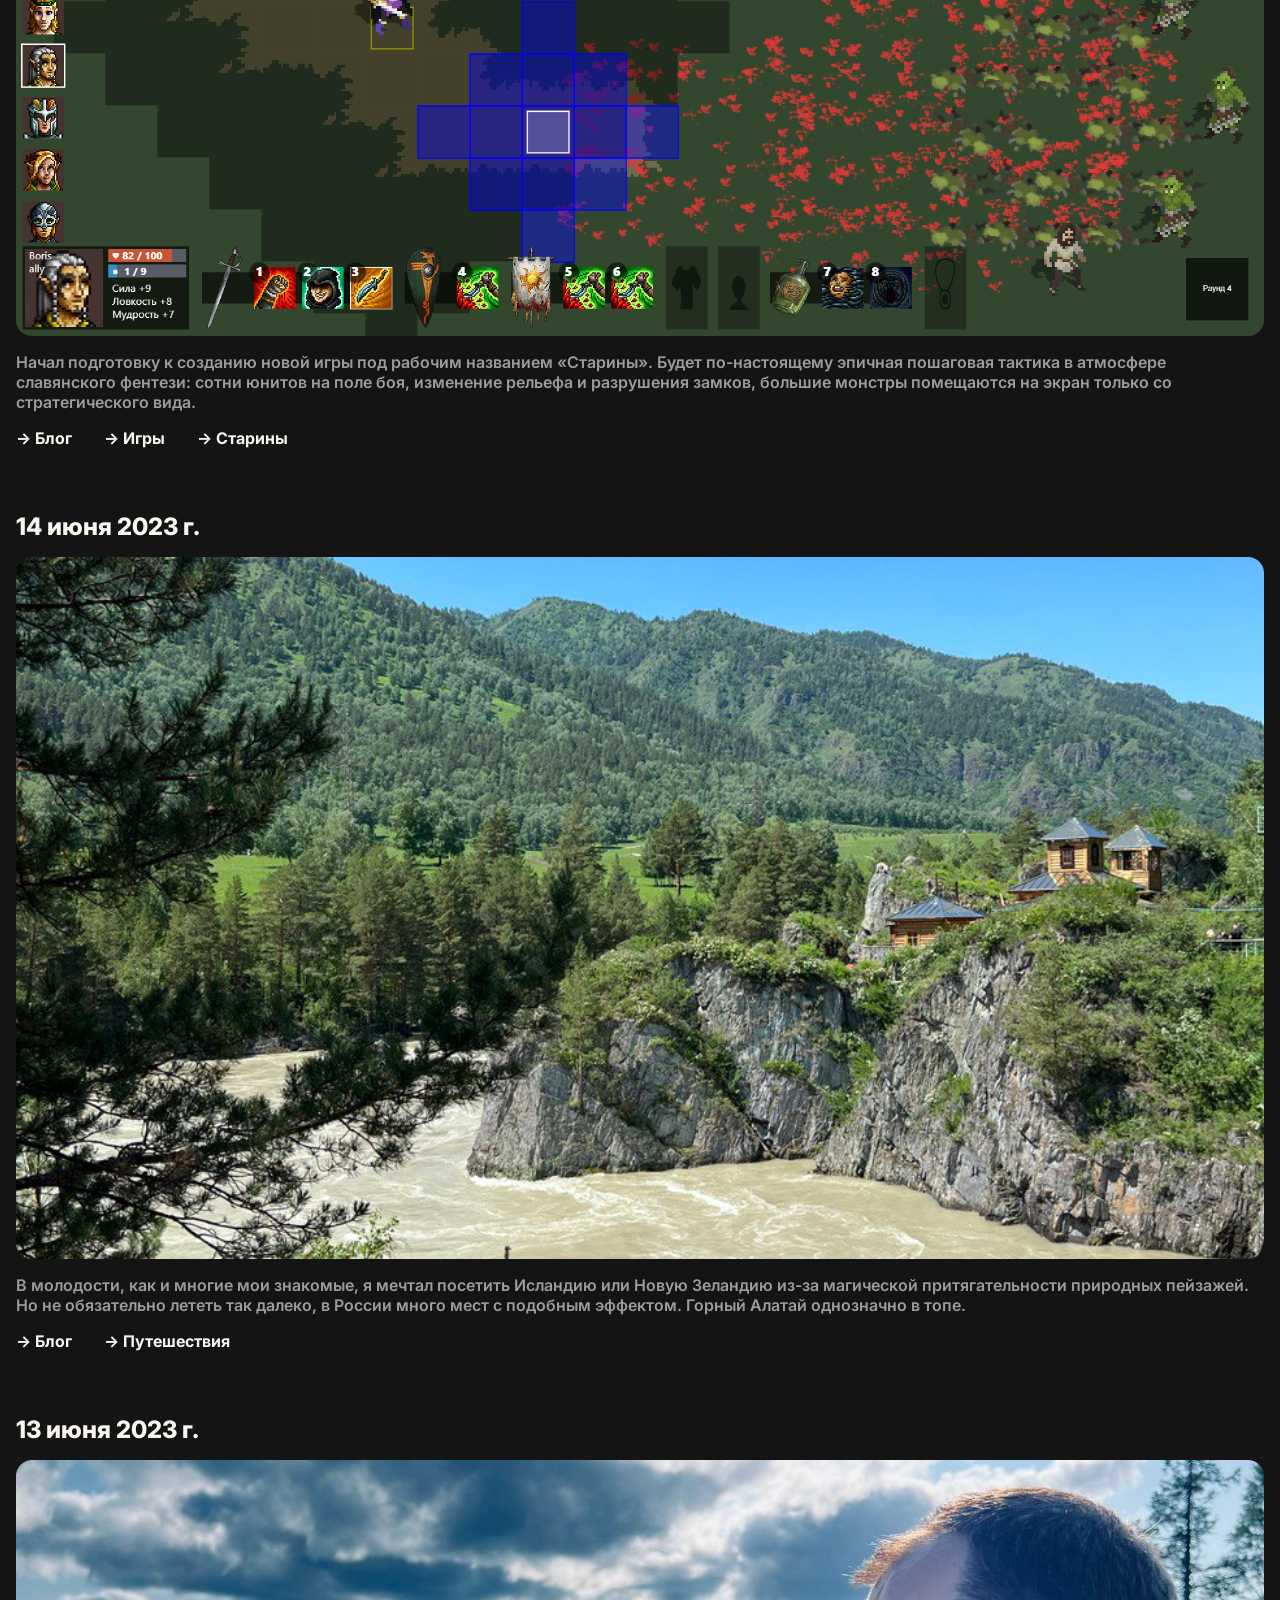
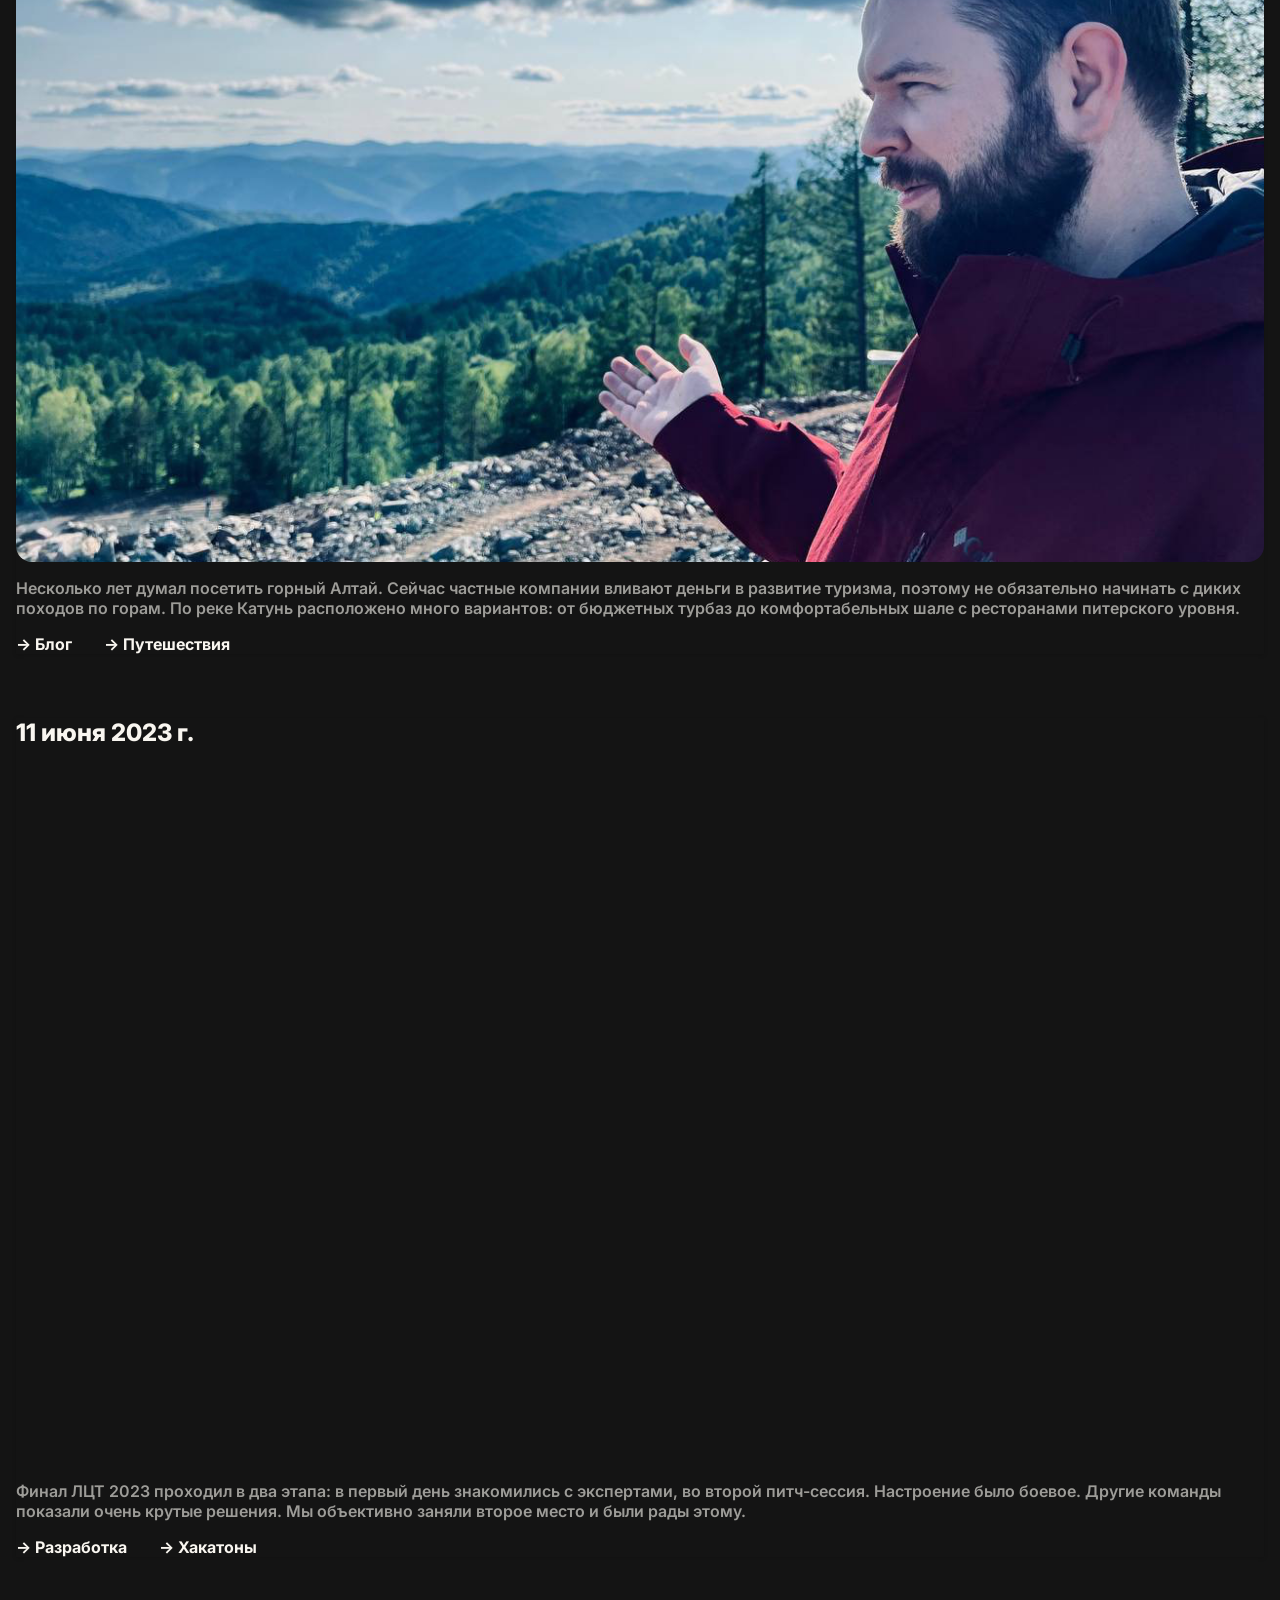
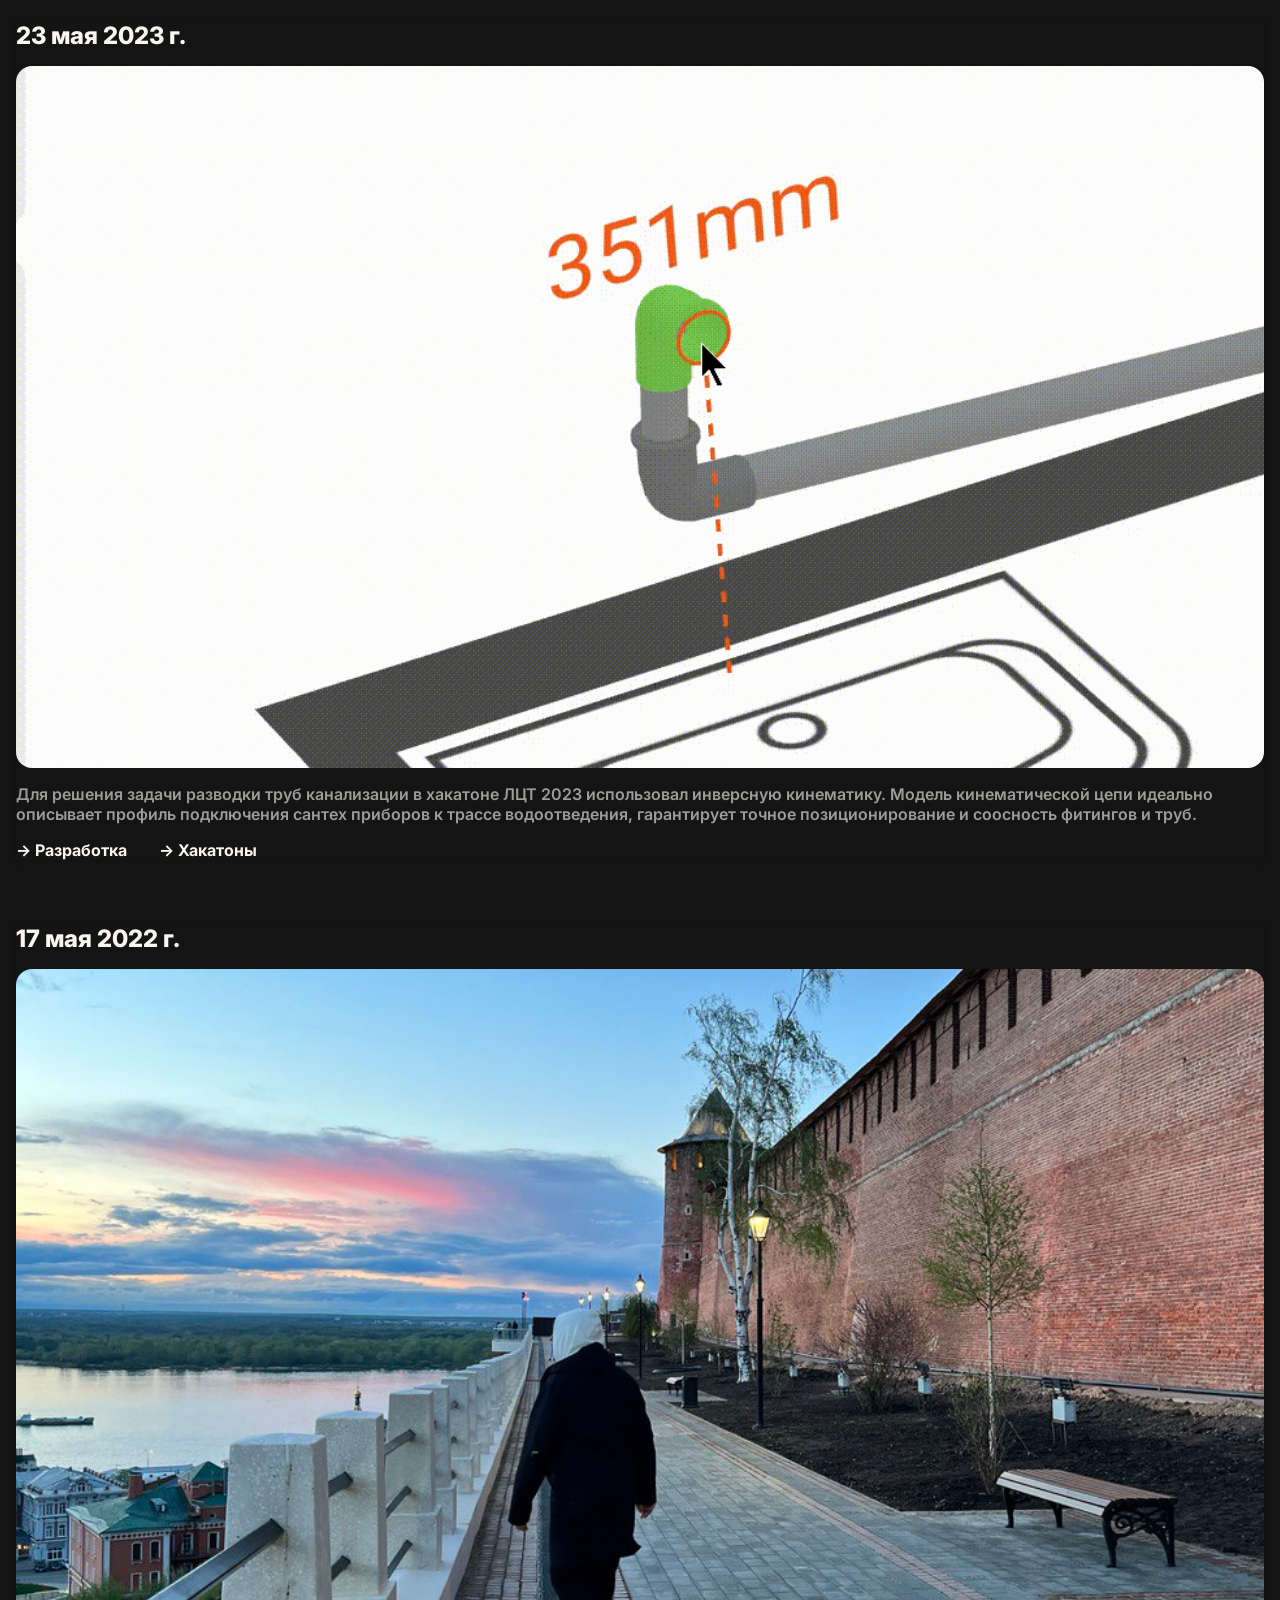
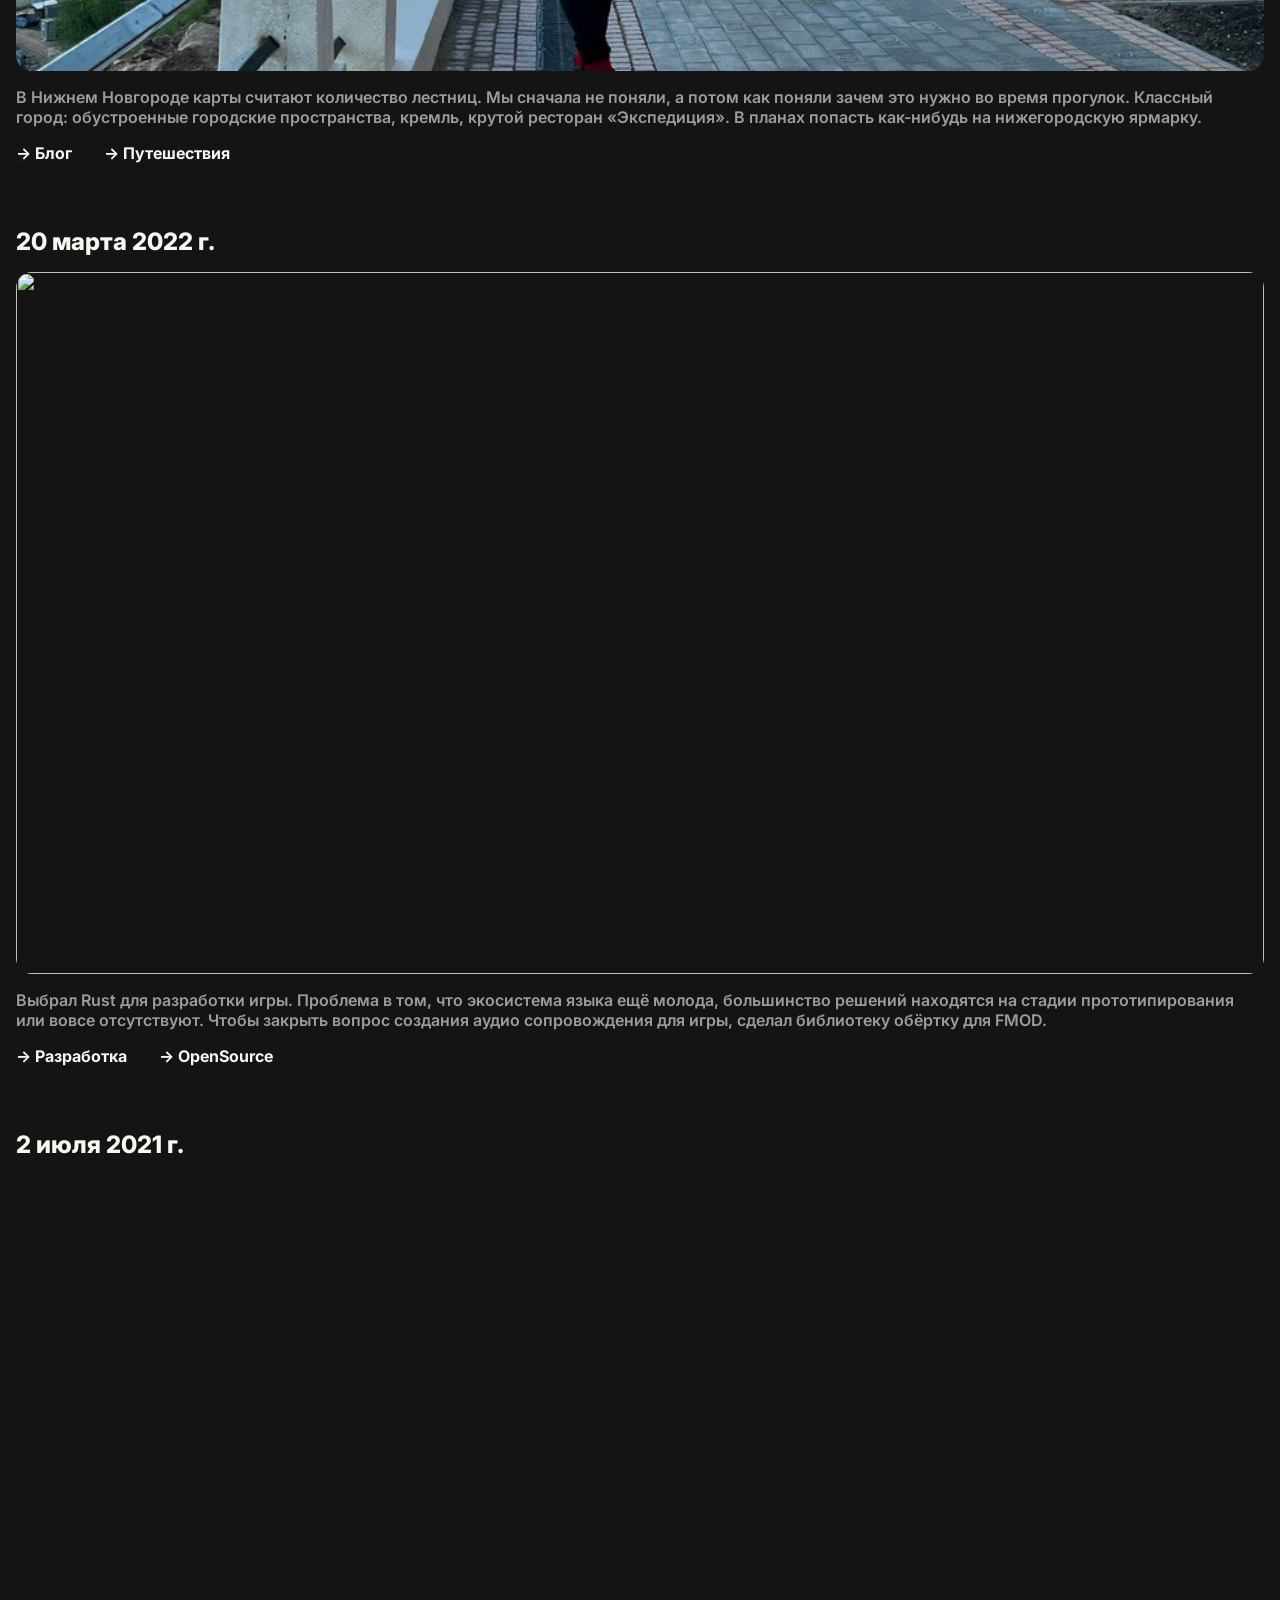
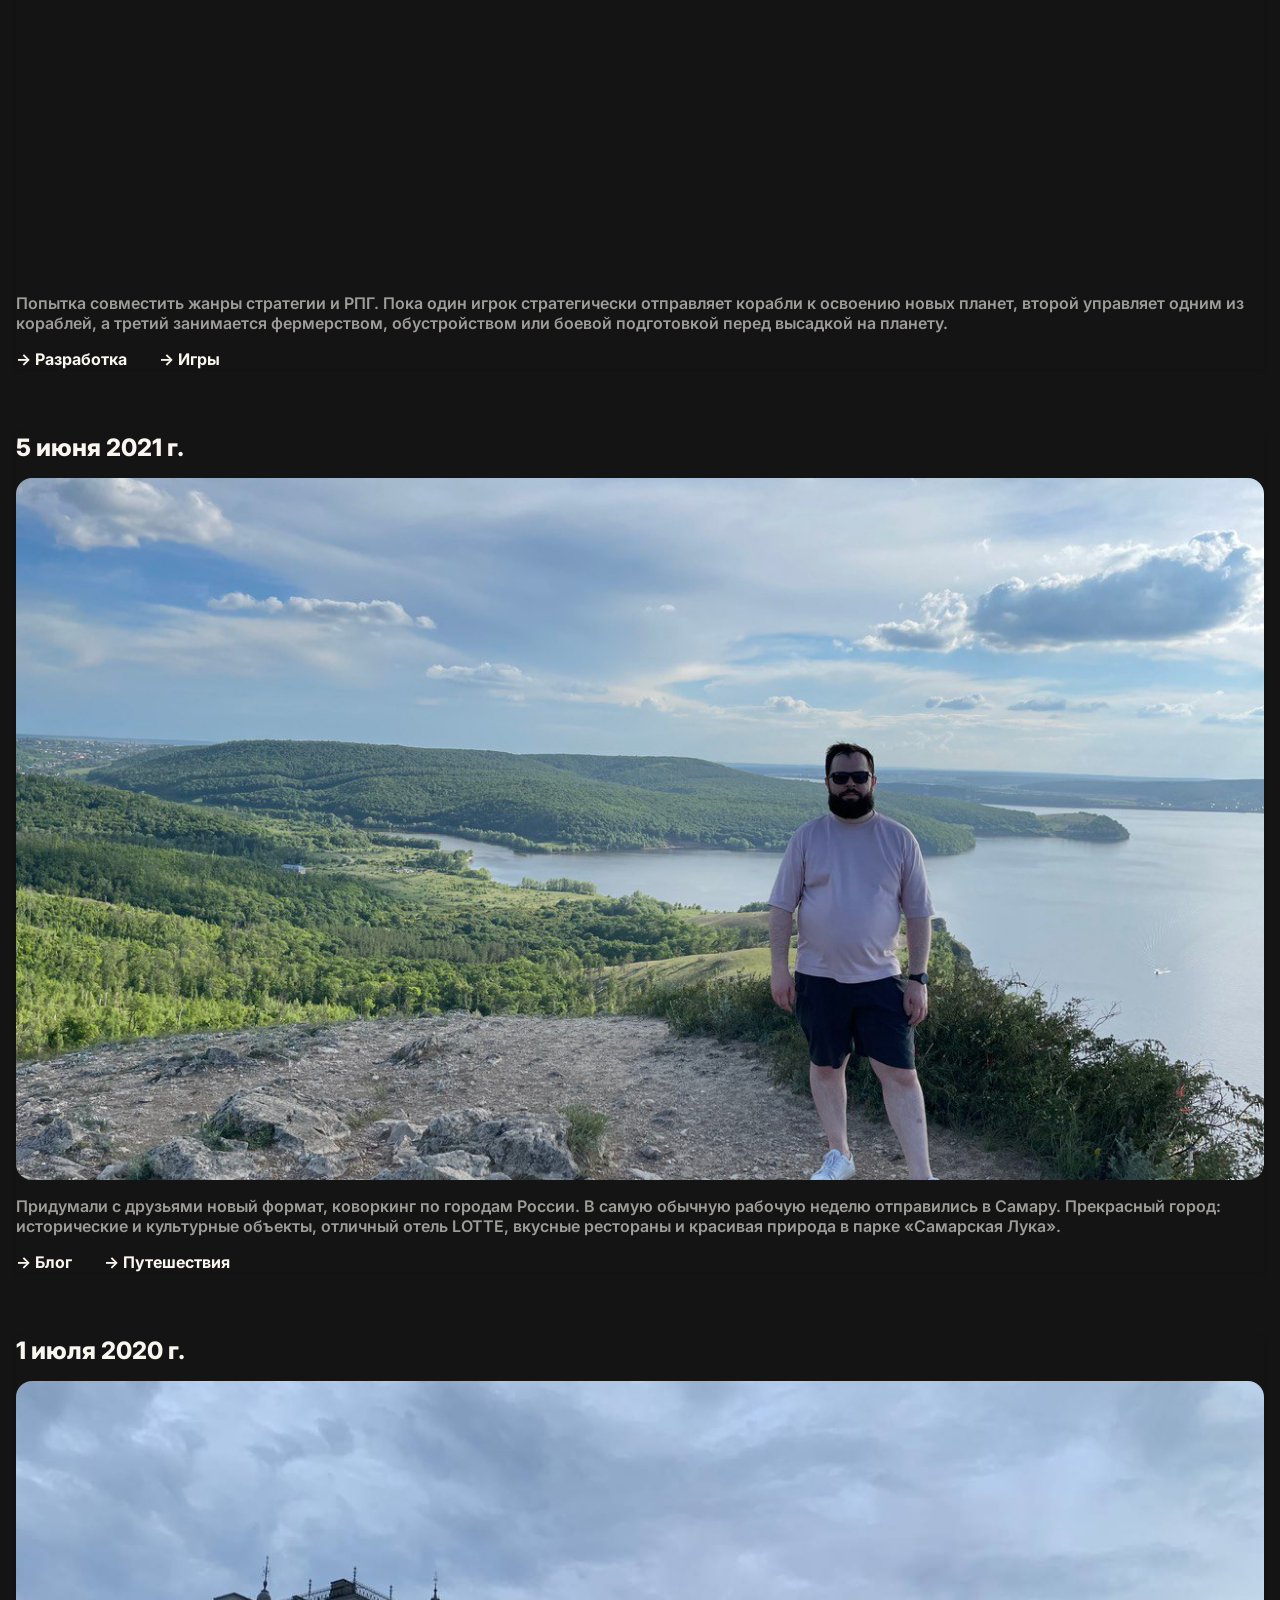
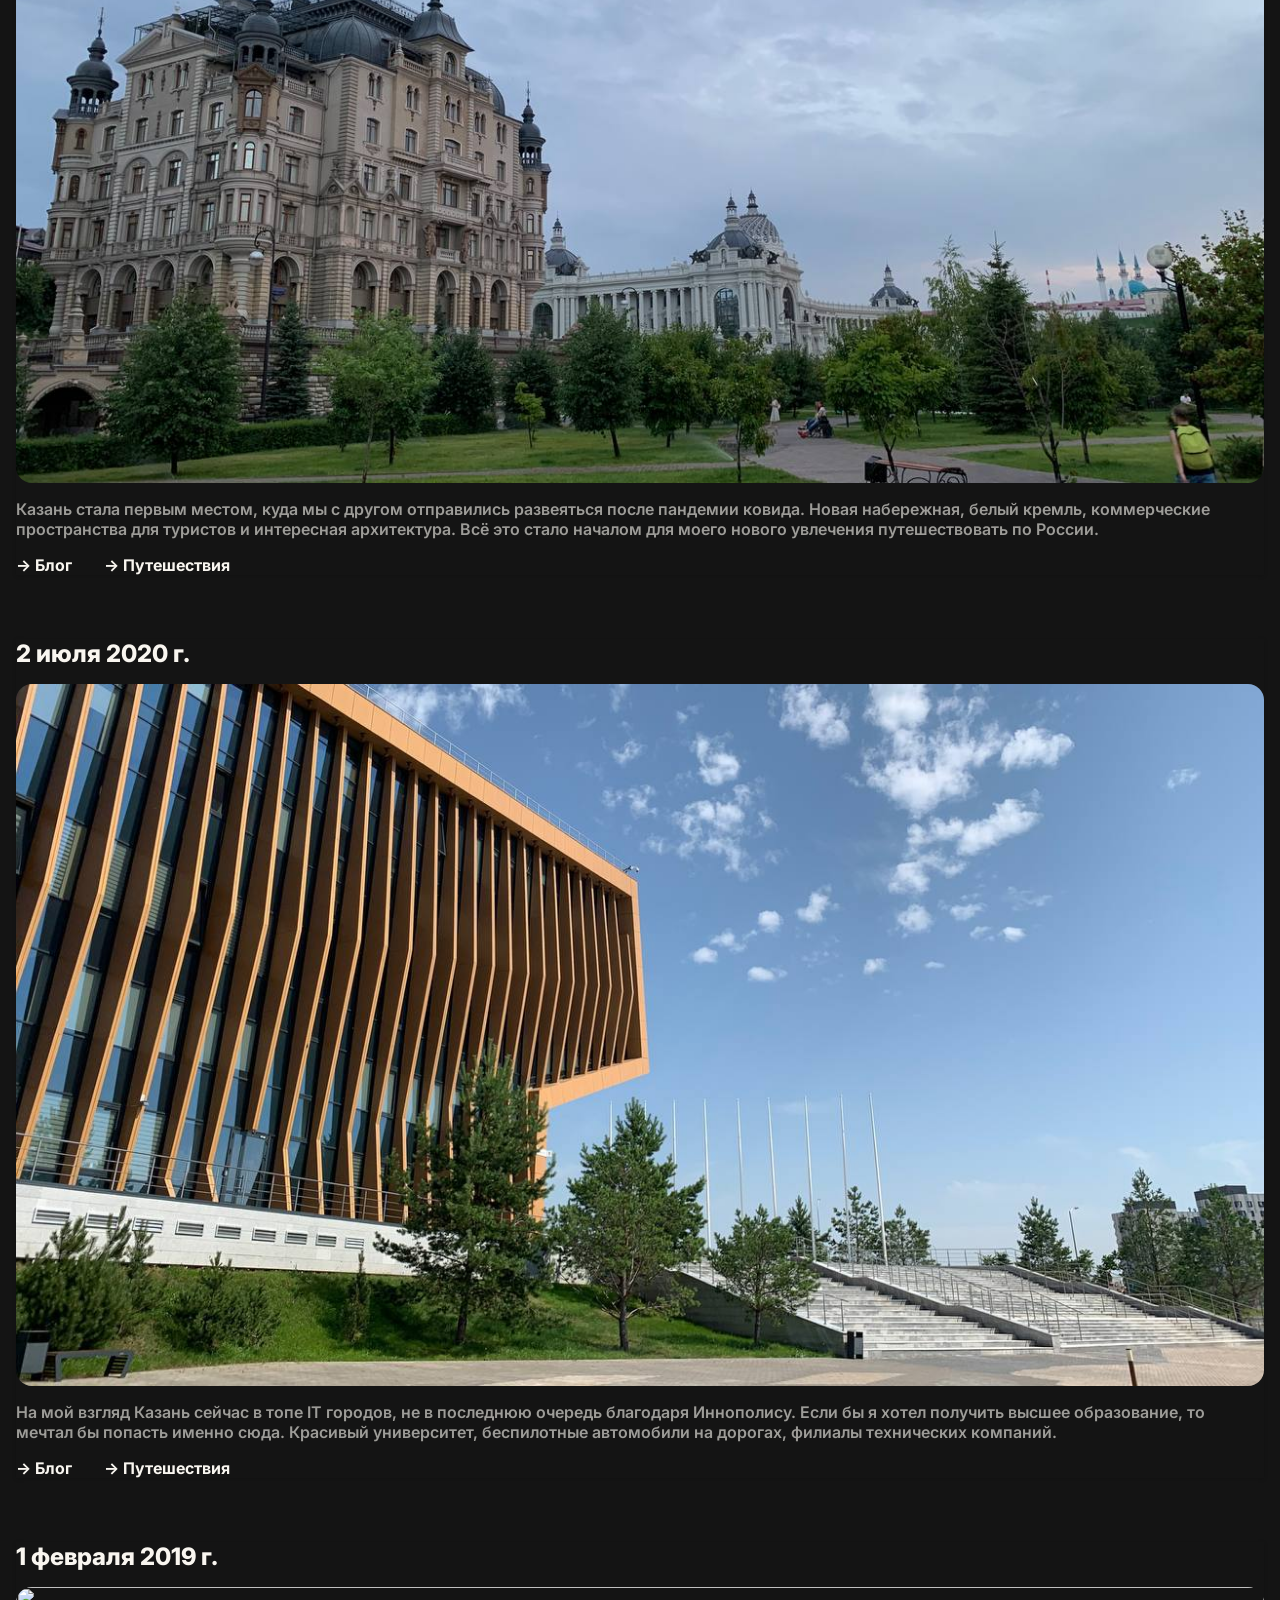
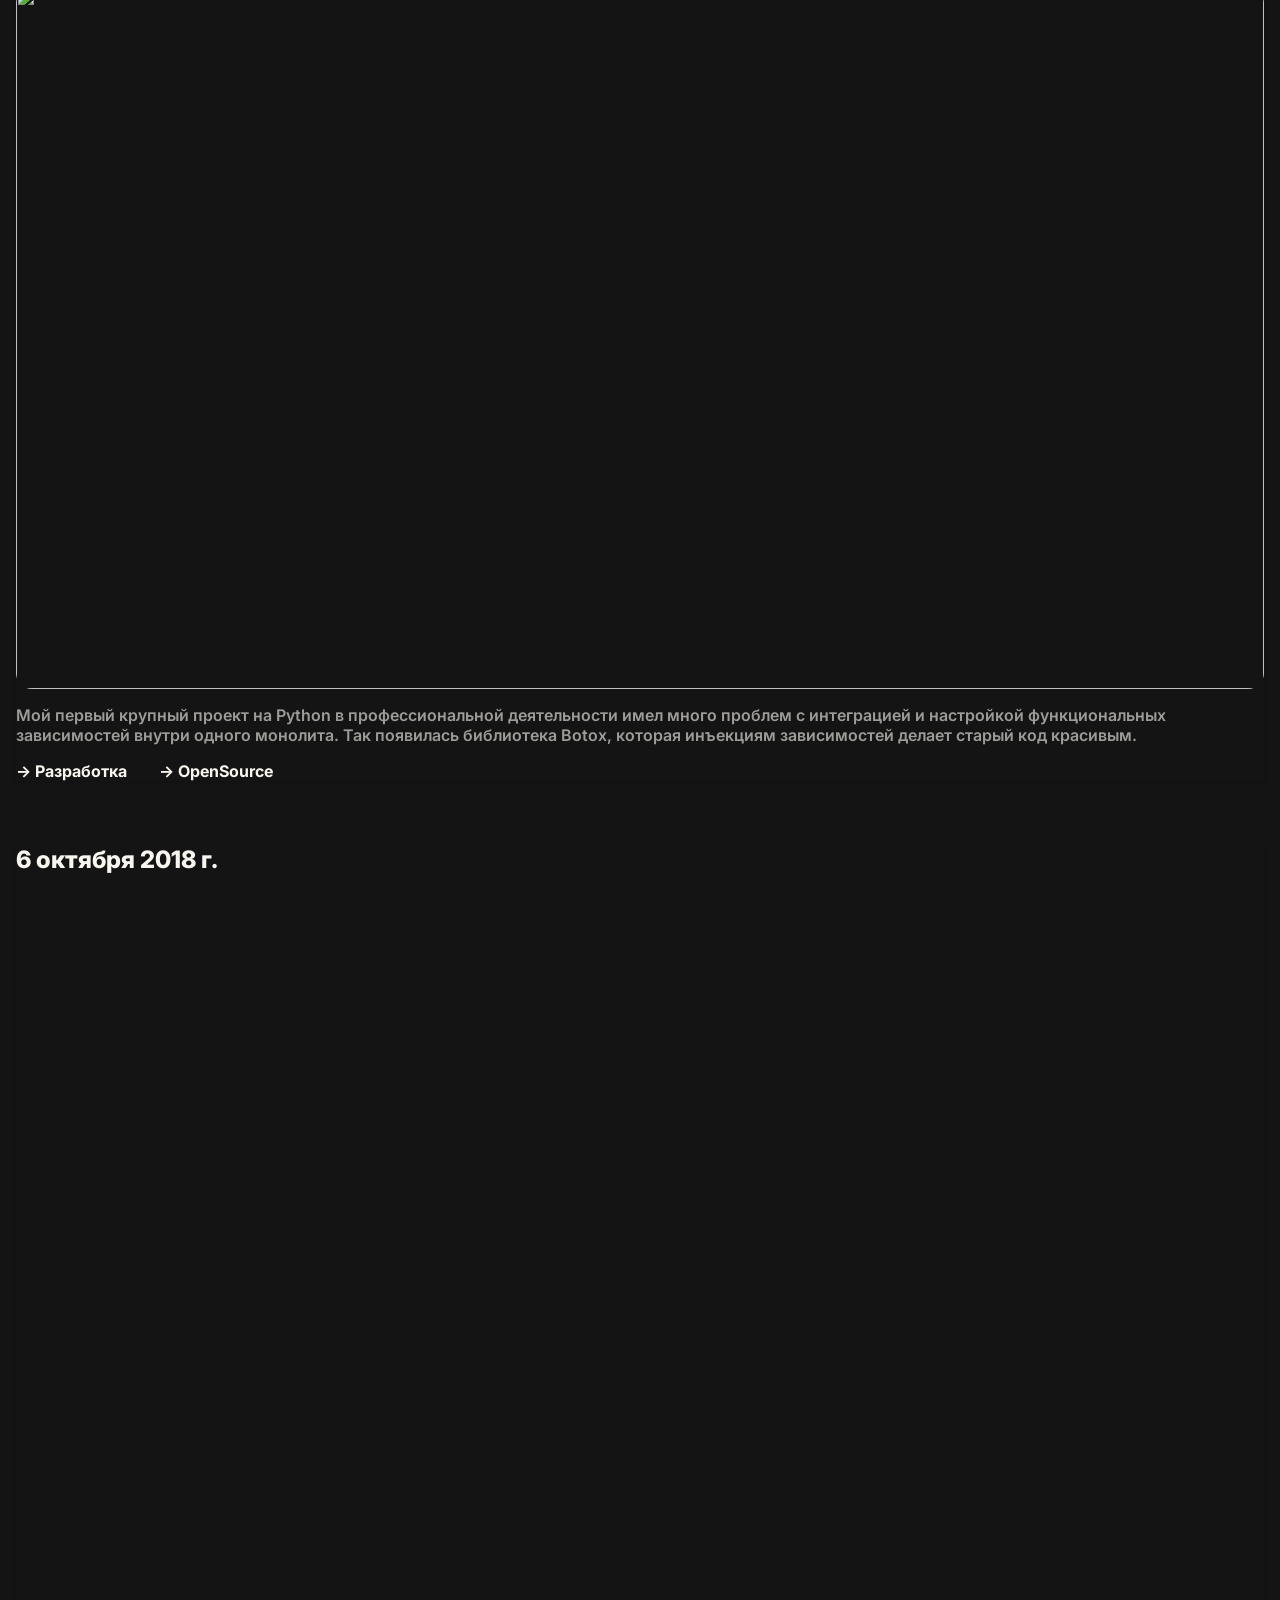
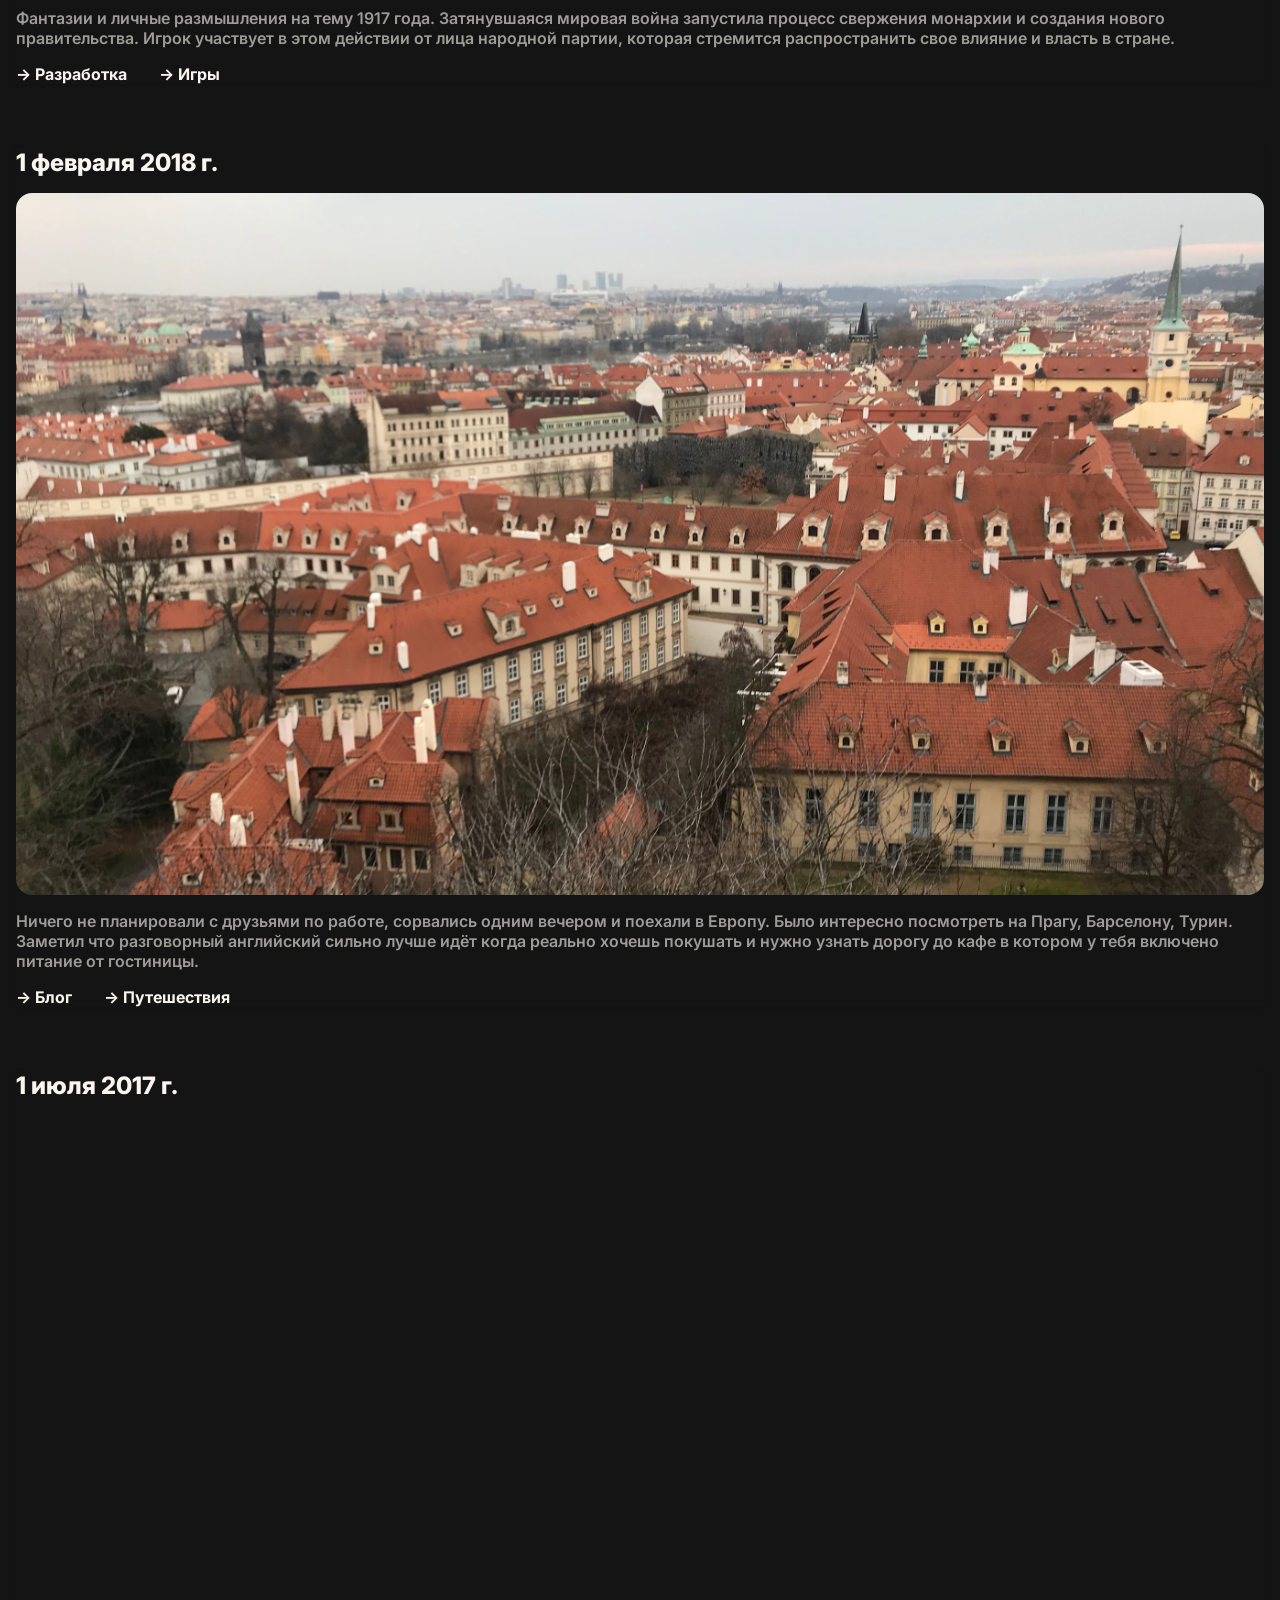
==== commit 9892fa73: "add 2024" ====
--- a/index.html
+++ b/index.html
@@ -27,7 +27,7 @@
 </head>
 <body>
 <header class="profile">
-    <img alt="Фотография Лебедева Ильи" src="static/html/ava.png"/>
+    <img alt="Фотография Лебедева Ильи" src="static/html/ava.jpg"/>
     <div class="bio">
         <span>Лебедев Илья</span>
         <a href="https://t.me/lebedec">@lebedec</a>
--- a/app/styles.css
+++ b/app/styles.css
@@ -149,6 +149,17 @@
     overflow: hidden;
 }
 
+.rutube {
+    position: absolute;
+    top: 0;
+    left: 0;
+    width: 100%;
+    height: 100%;
+    border: none;
+    border-radius: 16px;
+    overflow: hidden;
+}
+
 .header {
     display: flex;
     margin-bottom: 16px;
